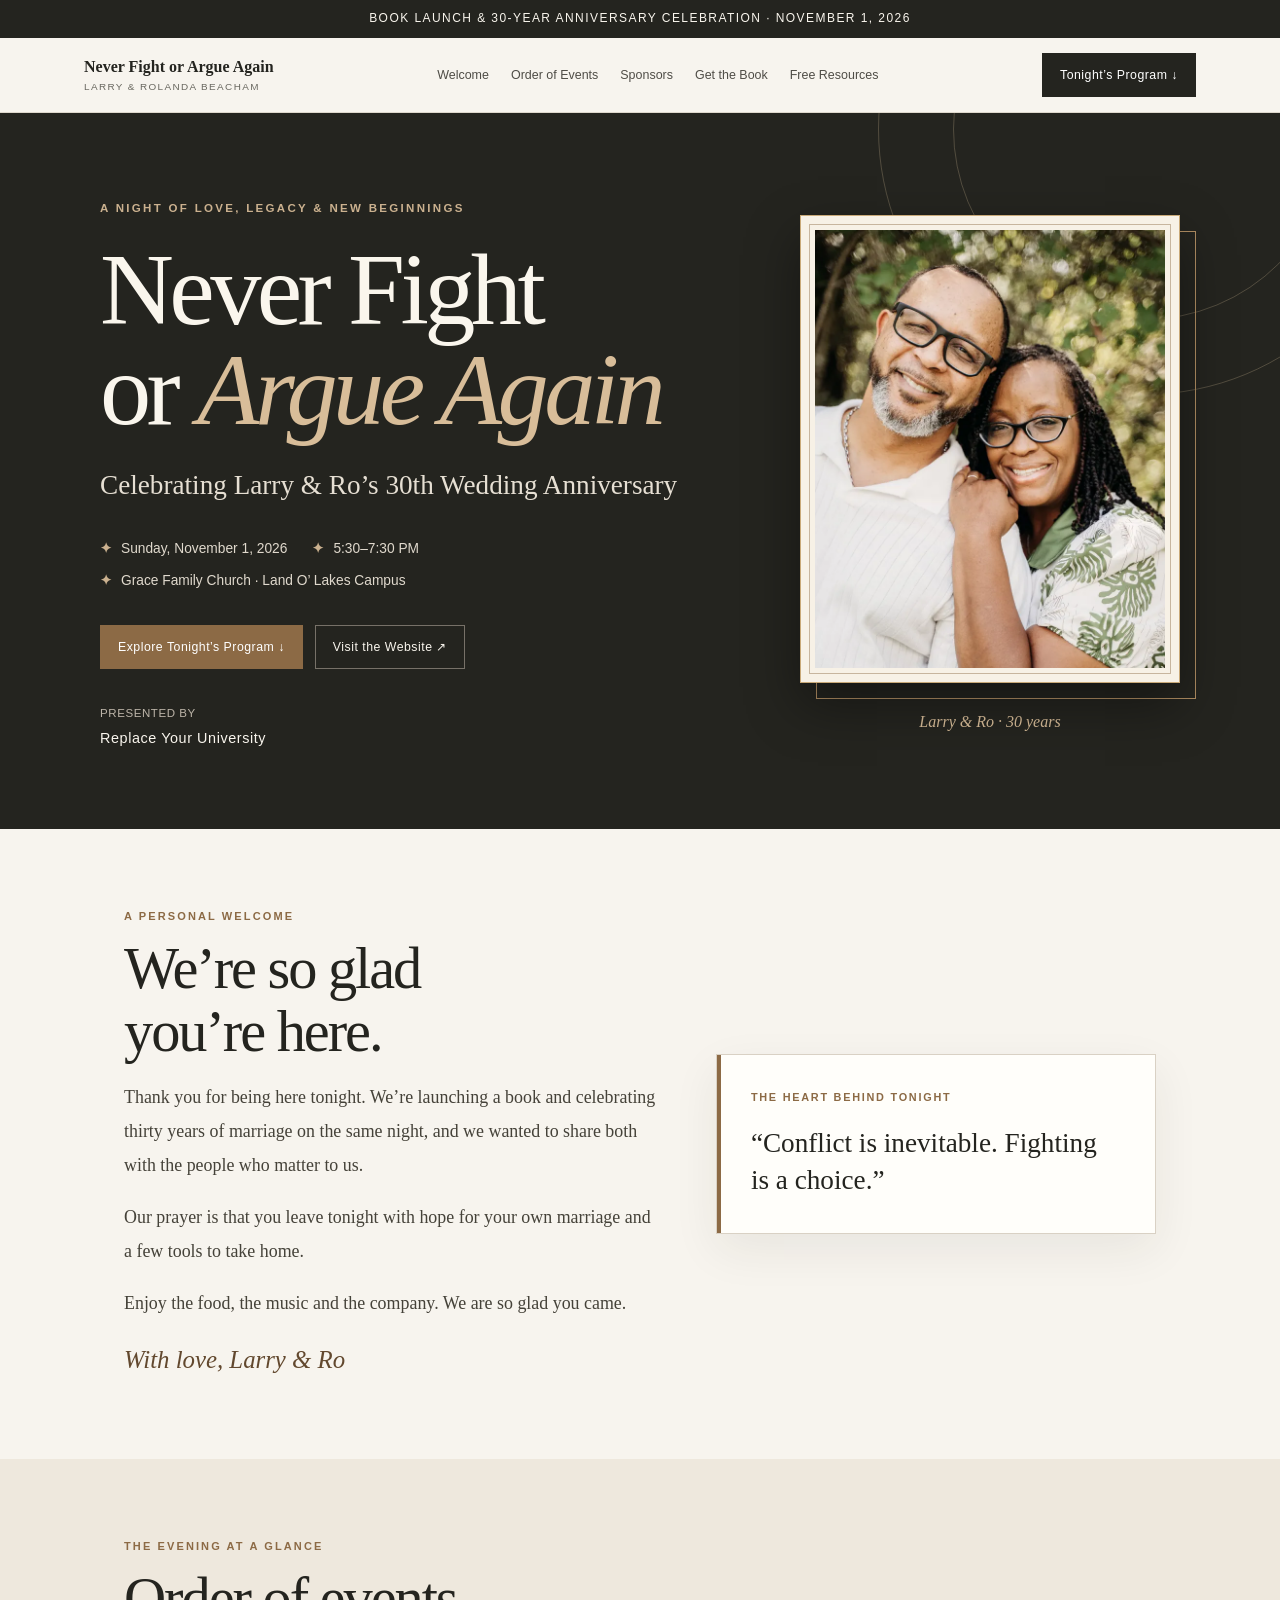
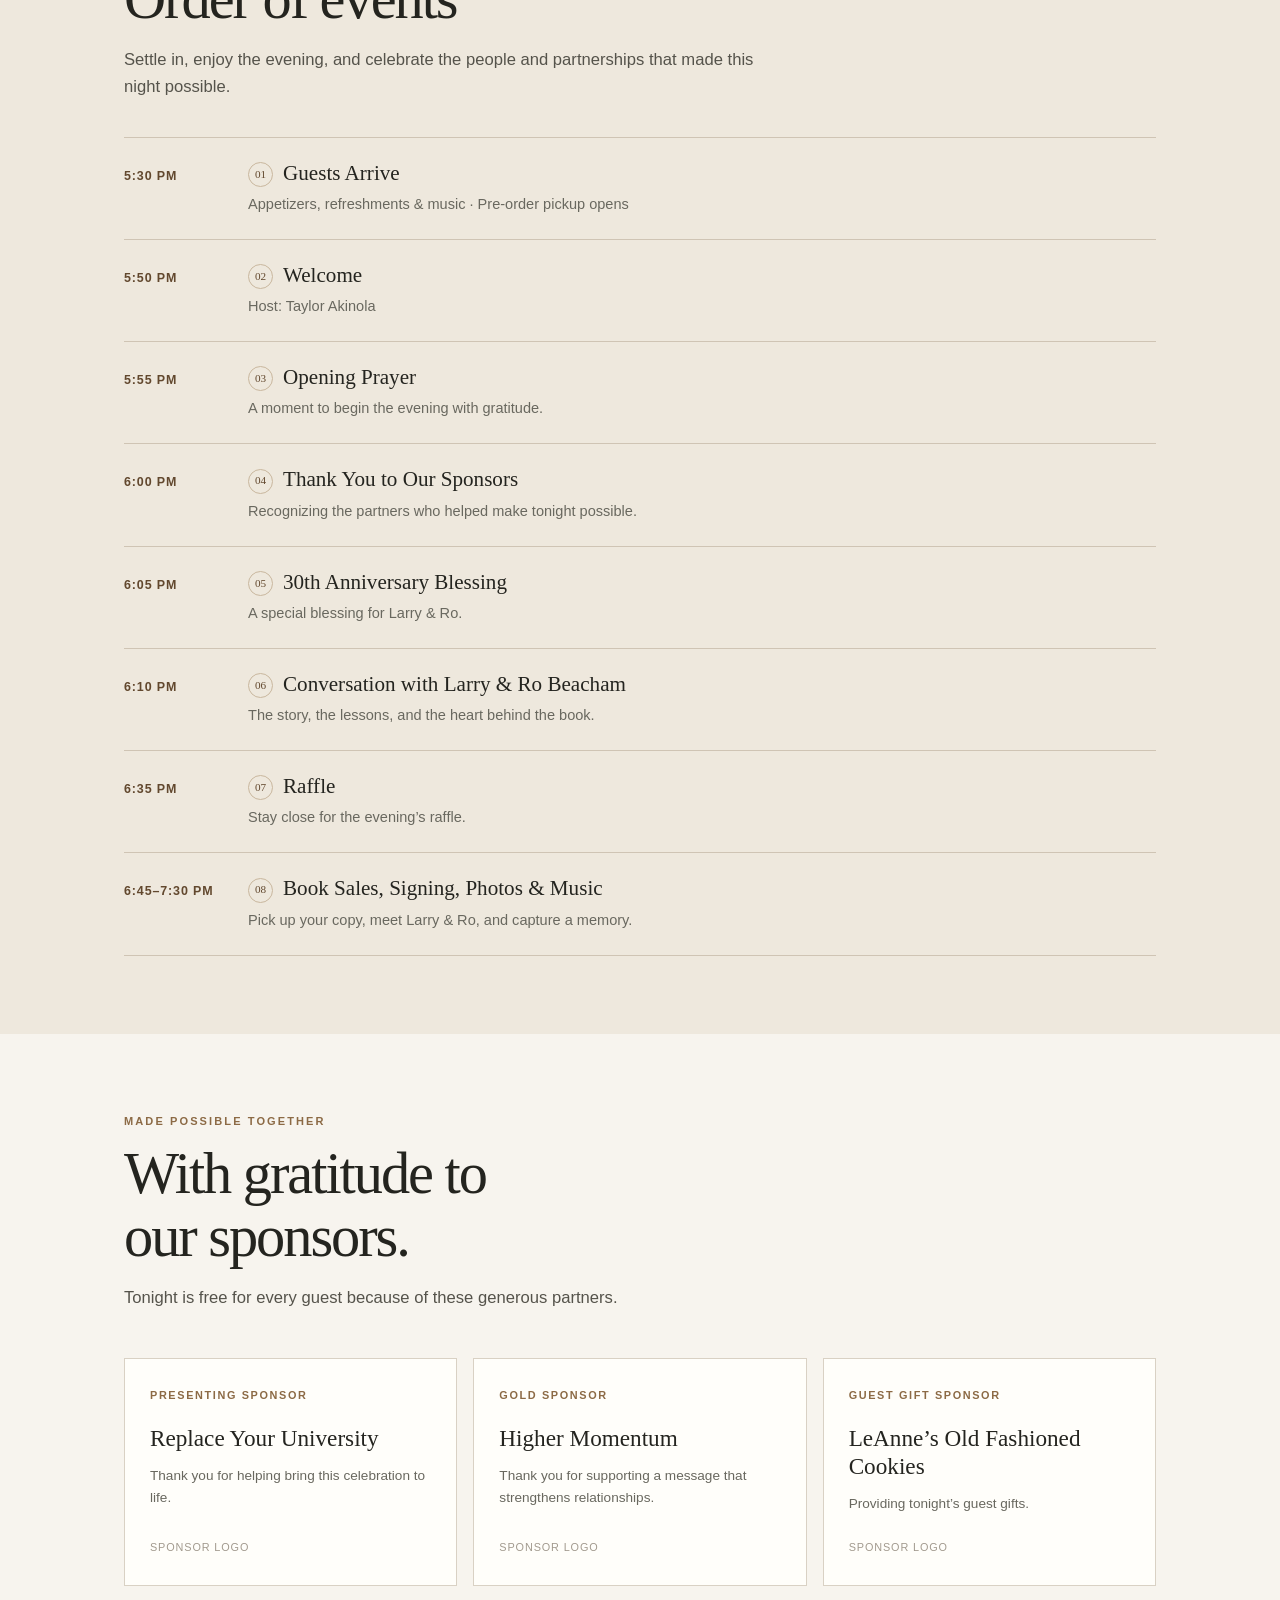
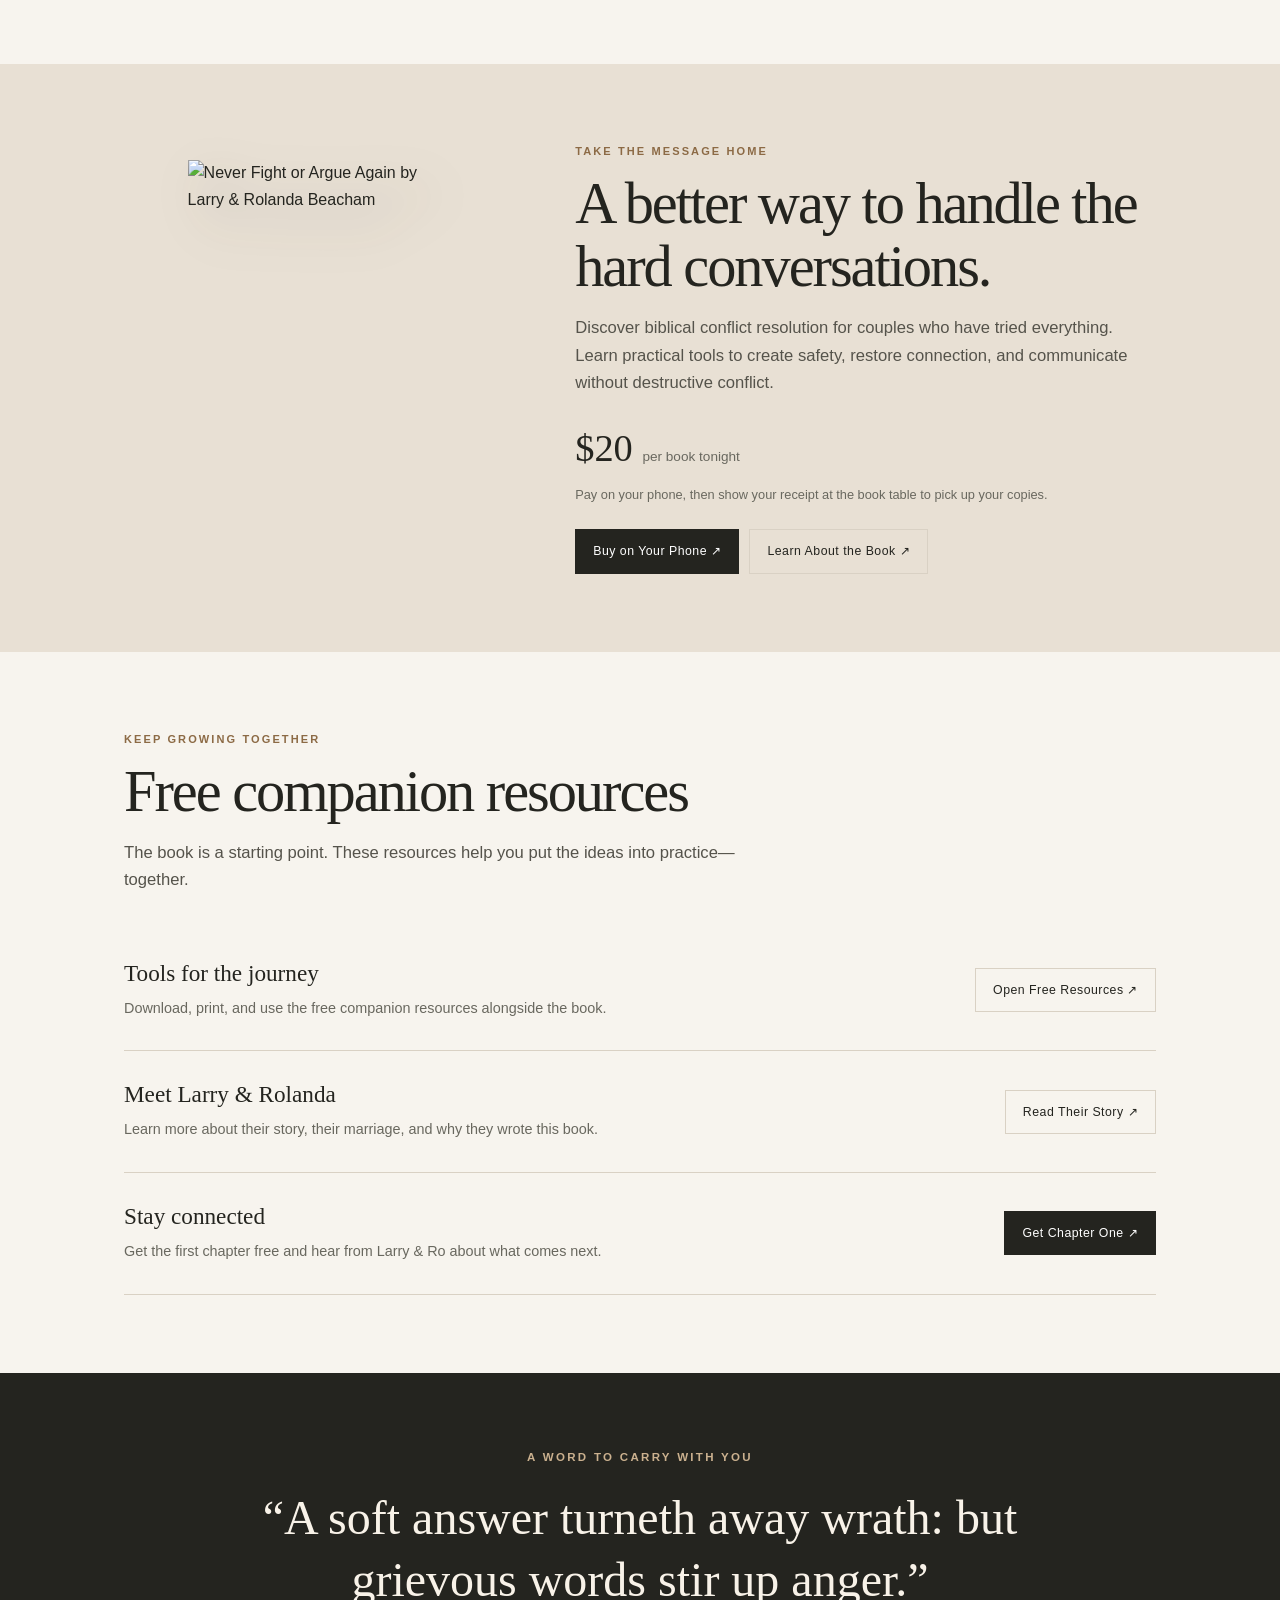
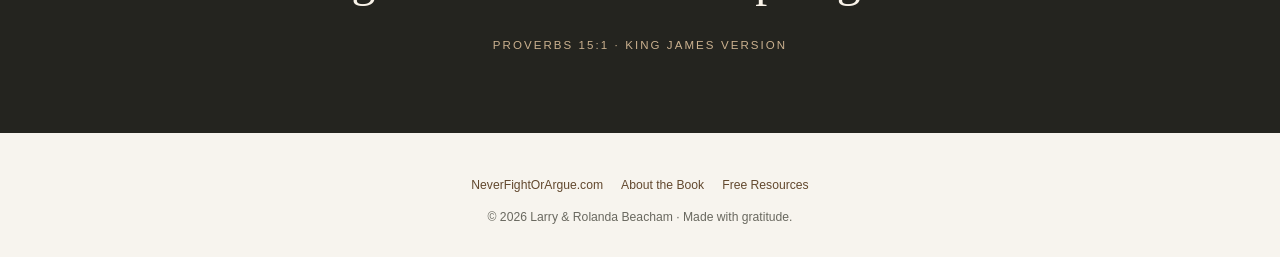
==== program-preview/index.html @ c34799f8 "Program preview: framed hero photo + mobile polish" ====
<!DOCTYPE html>
<html lang="en">
<head>
<meta charset="utf-8">
<meta name="viewport" content="width=device-width, initial-scale=1">
<meta name="theme-color" content="#f7f4ee">
<title>Launch Night Program | Never Fight or Argue Again</title>
<meta name="description" content="The digital program for the Never Fight or Argue Again book launch and Larry & Ro's 30th wedding anniversary celebration.">
<style>
  :root{
    --paper:#f7f4ee;
    --paper-deep:#eee8dd;
    --ink:#24241f;
    --muted:#69685f;
    --line:#d9d1c4;
    --accent:#8c6a45;
    --accent-dark:#62482e;
    --white:#fffefa;
    --serif: Georgia, "Times New Roman", serif;
    --sans: "Avenir Next", Avenir, "Segoe UI", Arial, sans-serif;
    --shadow:0 16px 44px rgba(48,39,27,.07);
  }
  *{box-sizing:border-box}
  html{scroll-behavior:smooth;scroll-padding-top:90px}
  body{margin:0;background:var(--paper);color:var(--ink);font-family:var(--sans);line-height:1.65;-webkit-font-smoothing:antialiased}
  a{color:inherit}
  .announcement{background:var(--ink);color:#f9f5ed;text-align:center;padding:9px 18px;font-size:.75rem;letter-spacing:.12em;text-transform:uppercase}
  .site-header{position:sticky;top:0;z-index:10;background:rgba(247,244,238,.94);backdrop-filter:blur(12px);border-bottom:1px solid rgba(217,209,196,.8)}
  .nav{max-width:1160px;margin:auto;padding:15px 24px;display:flex;align-items:center;justify-content:space-between;gap:22px}
  .brand{font-family:var(--serif);font-size:1rem;line-height:1.15;text-decoration:none;font-weight:700;max-width:210px}
  .brand span{display:block;font-family:var(--sans);font-size:.62rem;font-weight:500;letter-spacing:.14em;text-transform:uppercase;color:var(--muted);margin-top:5px}
  .nav-links{display:flex;gap:22px;align-items:center}
  .nav-links a{font-size:.78rem;text-decoration:none;color:#4f4d46}
  .nav-links a:hover{color:var(--accent-dark)}
  .nav-cta,.button{display:inline-flex;justify-content:center;align-items:center;gap:8px;text-decoration:none;border:1px solid var(--ink);padding:11px 17px;font-size:.77rem;letter-spacing:.04em;transition:.2s}
  .nav-cta,.button-dark{background:var(--ink);color:white}
  .nav-cta:hover,.button-dark:hover{background:var(--accent-dark);border-color:var(--accent-dark)}
  .button-light{background:transparent;color:var(--ink);border-color:var(--line)}
  .button-light:hover{border-color:var(--accent)}
  .hero{position:relative;overflow:hidden;background:var(--ink);color:#faf6ed;padding:86px 24px 78px}
  .hero:before,.hero:after{content:"";position:absolute;border:1px solid rgba(220,195,157,.25);border-radius:50%;pointer-events:none}
  .hero:before{width:530px;height:530px;right:-130px;top:-250px}
  .hero:after{width:380px;height:380px;right:-55px;top:-175px}
  .hero-inner{max-width:1080px;margin:auto;position:relative;z-index:1}
  .hero-grid{display:grid;grid-template-columns:minmax(0,1.25fr) minmax(0,.75fr);gap:56px;align-items:center}
  .hero-copy{min-width:0}
  .hero-photo{margin:0;justify-self:end;width:100%;max-width:380px;position:relative}
  .hero-mat{position:relative}
  .hero-mat:before{content:"";position:absolute;inset:0;transform:translate(16px,16px);border:1px solid #b08d62;pointer-events:none}
  .hero-frame{position:relative;background:#f7f1e6;padding:14px;border:1px solid #c9a978;box-shadow:0 22px 50px rgba(0,0,0,.38)}
  .hero-frame:after{content:"";position:absolute;inset:8px;border:1px solid rgba(140,106,69,.45);pointer-events:none}
  .hero-frame img{display:block;width:100%;height:auto;aspect-ratio:4/5;object-fit:cover;object-position:50% 20%}
  .hero-photo figcaption{margin-top:26px;text-align:center;font-family:var(--serif);font-style:italic;color:#d8bd99;font-size:1rem}
  .eyebrow{font-size:.72rem;letter-spacing:.2em;text-transform:uppercase;color:#cbb18f;font-weight:600}
  h1,h2,h3,p{margin-top:0}
  h1{font-family:var(--serif);font-weight:400;letter-spacing:-.045em;line-height:.98;font-size:clamp(3.2rem,8vw,6.7rem);max-width:850px;margin:22px 0}
  h1 em{font-weight:400;color:#d8bd99}
  .hero-subtitle{font-family:var(--serif);font-size:clamp(1.15rem,2.4vw,1.7rem);color:#e6dfd3;margin-bottom:28px}
  .hero-meta{display:flex;flex-wrap:wrap;gap:10px 25px;color:#e0d9cd;font-size:.86rem;margin:30px 0 32px}
  .hero-meta span{display:flex;align-items:center;gap:9px}
  .hero-meta .dot{color:#cbb18f}
  .hero-actions{display:flex;gap:12px;flex-wrap:wrap}
  .hero .button-dark{background:var(--accent);border-color:var(--accent)}
  .hero .button-dark:hover{background:var(--accent-dark);border-color:var(--accent-dark)}
  .hero .button-light{border-color:#777168;color:#f9f5ed}
  .hero .button-light:hover{border-color:#d8bd99}
  .presented{font-size:.72rem;color:#bdb5a9;margin-top:35px;letter-spacing:.05em}
  .presented strong{display:block;color:#f9f5ed;font-size:.9rem;font-weight:500;margin-top:4px}
  .container{max-width:1080px;margin:0 auto;padding:0 24px}
  section{padding:78px 0}
  .section-head{max-width:650px;margin-bottom:36px}
  .kicker{font-size:.69rem;letter-spacing:.19em;text-transform:uppercase;color:var(--accent);font-weight:700;margin-bottom:12px}
  h2{font-family:var(--serif);font-weight:400;letter-spacing:-.035em;font-size:clamp(2.25rem,5vw,3.65rem);line-height:1.08;margin-bottom:16px}
  h3{font-family:var(--serif);font-weight:400;font-size:1.45rem;line-height:1.2;margin-bottom:9px}
  .lead{font-size:1.04rem;color:#55534b;max-width:660px}
  .welcome-grid{display:grid;grid-template-columns:1.1fr .9fr;gap:54px;align-items:center}
  .welcome-copy{font-family:var(--serif);font-size:1.12rem;line-height:1.9;color:#454239}
  .welcome-copy p:last-child{margin-bottom:0}
  .signature{font-family:var(--serif);font-style:italic;font-size:1.55rem;color:var(--accent-dark);margin-top:20px}
  .welcome-note{background:var(--white);border:1px solid var(--line);padding:34px;box-shadow:var(--shadow);position:relative}
  .welcome-note:before{content:"";position:absolute;top:0;left:0;width:4px;height:100%;background:var(--accent)}
  .note-label{font-size:.68rem;letter-spacing:.16em;text-transform:uppercase;color:var(--accent);font-weight:700}
  .welcome-note blockquote{font-family:var(--serif);font-size:1.7rem;line-height:1.35;margin:18px 0 0}
  .schedule{background:var(--paper-deep)}
  .timeline{border-top:1px solid #cfc4b4}
  .event{display:grid;grid-template-columns:100px 1fr;gap:24px;padding:23px 0;border-bottom:1px solid #cfc4b4}
  .event-time{font-size:.78rem;letter-spacing:.07em;font-weight:700;color:var(--accent-dark);padding-top:5px}
  .event h3{font-size:1.32rem;margin-bottom:5px}
  .event p{color:var(--muted);font-size:.91rem;margin:0}
  .event-number{display:inline-flex;align-items:center;justify-content:center;width:25px;height:25px;border:1px solid #c9b79e;border-radius:50%;font-size:.7rem;margin-right:10px;color:var(--accent-dark);vertical-align:2px}
  .sponsors-intro{display:flex;align-items:end;justify-content:space-between;gap:24px;margin-bottom:30px}
  .sponsor-grid{display:grid;grid-template-columns:repeat(3,1fr);gap:16px}
  .sponsor-card{background:var(--white);border:1px solid var(--line);padding:28px 25px;min-height:195px;display:flex;flex-direction:column}
  .sponsor-type{font-size:.68rem;text-transform:uppercase;letter-spacing:.15em;color:var(--accent);font-weight:700;margin-bottom:20px}
  .sponsor-card h3{font-size:1.45rem;margin-bottom:12px}
  .sponsor-card p{font-size:.85rem;color:var(--muted);margin-bottom:0}
  .logo-placeholder{margin-top:auto;padding-top:24px;font-size:.68rem;letter-spacing:.08em;color:#a29a8e;text-transform:uppercase}
  .book-section{background:#e8e0d4}
  .book-grid{display:grid;grid-template-columns:.8fr 1.2fr;gap:64px;align-items:center}
  .book-art{min-height:400px;display:flex;align-items:center;justify-content:center;position:relative}
  .book-cover{width:235px;min-height:330px;background:#292a24;color:#f7f1e6;padding:30px 24px;box-shadow:18px 18px 0 rgba(99,74,46,.18);display:flex;flex-direction:column;justify-content:space-between;transform:rotate(-3deg);border:1px solid #a38c6b;text-align:center}
  .book-cover .cover-small{font-size:.56rem;letter-spacing:.18em;text-transform:uppercase;color:#d7c5a7}
  .book-cover .cover-title{font-family:var(--serif);font-size:2.1rem;line-height:.98;letter-spacing:-.04em}
  .book-cover .cover-title em{color:#d7b88d;font-style:normal}
  .cover-rule{height:1px;background:#a58b66;width:48px;margin:18px auto}
  .book-cover .cover-authors{font-size:.65rem;letter-spacing:.12em;text-transform:uppercase}
  .book-real{width:260px;max-width:70%;height:auto;filter:drop-shadow(18px 22px 24px rgba(48,39,27,.28))}
  .price{font-family:var(--serif);font-size:2.4rem;margin:20px 0 4px}
  .small-note{font-size:.8rem;color:var(--muted)}
  .button-row{display:flex;flex-wrap:wrap;gap:10px;margin-top:24px}
  .resource-strip{display:flex;align-items:center;justify-content:space-between;gap:30px;padding:30px 0;border-bottom:1px solid var(--line)}
  .resource-strip:first-of-type{border-top:1px solid var(--line)}
  .resource-strip p{margin:0;color:var(--muted);font-size:.9rem}
  .resource-strip .button{white-space:nowrap;flex-shrink:0}
  .about-grid{display:grid;grid-template-columns:1fr 1fr;gap:22px}
  .about-card{padding:32px;background:var(--white);border:1px solid var(--line)}
  .about-card p{color:var(--muted);margin-bottom:0}
  .scripture{background:var(--ink);color:#f8f2e8;text-align:center;padding:75px 24px}
  .scripture blockquote{font-family:var(--serif);font-size:clamp(1.8rem,4vw,3rem);line-height:1.3;max-width:850px;margin:20px auto}
  .scripture cite{font-style:normal;color:#cbb18f;font-size:.72rem;letter-spacing:.18em;text-transform:uppercase}
  .footer{padding:30px 24px;text-align:center;color:var(--muted);font-size:.76rem}
  .footer a{color:var(--accent-dark);text-decoration:none}
  .footer-links{display:flex;justify-content:center;flex-wrap:wrap;gap:18px;margin:12px 0}
  @media(max-width:760px){
    .nav{padding:13px 18px}.nav-links{display:none}.brand{font-size:.92rem}
    .hero{padding:66px 0 60px}.hero:before{right:-310px}.hero:after{right:-260px}
    .container{padding:0 20px}section{padding:58px 0}
    .welcome-grid,.book-grid,.about-grid{grid-template-columns:1fr;gap:30px}
    .welcome-note{padding:27px}.welcome-note blockquote{font-size:1.45rem}
    .event{grid-template-columns:72px 1fr;gap:14px;padding:19px 0}
    .sponsors-intro{display:block}.sponsor-grid{grid-template-columns:1fr}
    .sponsor-card{min-height:0}.book-grid{gap:20px}.book-art{min-height:360px}
    .resource-strip{align-items:flex-start;flex-direction:column;gap:15px}
    .hero{padding:44px 0 56px}.hero-inner{padding:0 20px}
    .hero-grid{grid-template-columns:1fr;gap:34px}
    .hero-photo{order:-1;justify-self:center;max-width:min(250px,64vw)}
    .hero-mat:before{transform:translate(10px,10px)}
    .hero-frame{padding:10px}.hero-frame:after{inset:5px}
    .hero-frame img{max-height:52vh}
    .hero-photo figcaption{margin-top:18px;font-size:.95rem}
    h1{font-size:clamp(2.7rem,13vw,3.6rem)}
    .hero-meta{flex-direction:column;gap:8px;font-size:.9rem}
    .hero-actions{flex-direction:column}.hero-actions .button{width:100%}
    .button,.nav-cta{min-height:44px}
    .nav-cta{padding:10px 13px;font-size:.72rem;white-space:nowrap}
    .footer-links a{display:inline-flex;align-items:center;min-height:44px}
    .event h3{font-size:1.2rem}
    .brand{min-height:44px;display:flex;flex-direction:column;justify-content:center}.brand span{font-size:.66rem}
    .eyebrow,.presented,.kicker,.note-label,.sponsor-type,.logo-placeholder,.nav-cta{font-size:.76rem}
    .event-number{font-size:.76rem}
  }
  @media(prefers-reduced-motion:reduce){html{scroll-behavior:auto}*{transition:none!important}}
</style>
</head>
<body>
<div class="announcement">Book Launch &amp; 30-Year Anniversary Celebration · November 1, 2026</div>
<header class="site-header">
  <nav class="nav" aria-label="Main navigation">
    <a class="brand" href="https://neverfightorargue.com/">Never Fight or Argue Again<span>Larry &amp; Rolanda Beacham</span></a>
    <div class="nav-links">
      <a href="#welcome">Welcome</a><a href="#schedule">Order of Events</a><a href="#sponsors">Sponsors</a><a href="#book">Get the Book</a><a href="#resources">Free Resources</a>
    </div>
    <a class="nav-cta" href="#schedule">Tonight’s Program ↓</a>
  </nav>
</header>

<main>
  <section class="hero">
    <div class="hero-inner hero-grid">
      <div class="hero-copy">
      <div class="eyebrow">A night of love, legacy &amp; new beginnings</div>
      <h1>Never Fight<br>or <em>Argue Again</em></h1>
      <p class="hero-subtitle">Celebrating Larry &amp; Ro’s 30th Wedding Anniversary</p>
      <div class="hero-meta">
        <span><b class="dot">✦</b> Sunday, November 1, 2026</span>
        <span><b class="dot">✦</b> 5:30–7:30 PM</span>
        <span><b class="dot">✦</b> Grace Family Church · Land O’ Lakes Campus</span>
      </div>
      <div class="hero-actions">
        <a class="button button-dark" href="#schedule">Explore Tonight’s Program ↓</a>
        <a class="button button-light" href="https://neverfightorargue.com/">Visit the Website ↗</a>
      </div>
      <div class="presented">PRESENTED BY<strong>Replace Your University</strong></div>
      </div>
      <figure class="hero-photo">
        <div class="hero-mat"><div class="hero-frame"><picture><source srcset="../assets/program/larry-ro-hero.webp" type="image/webp"><img src="../assets/program/larry-ro-hero.jpg" alt="Larry and Ro Beacham" width="720" height="900" fetchpriority="high"></picture></div></div>
        <figcaption>Larry &amp; Ro · 30 years</figcaption>
      </figure>
    </div>
  </section>

  <section id="welcome">
    <div class="container welcome-grid">
      <div>
        <div class="kicker">A personal welcome</div>
        <h2>We’re so glad<br>you’re here.</h2>
        <div class="welcome-copy">
          <p>Thank you for being here tonight. We’re launching a book and celebrating thirty years of marriage on the same night, and we wanted to share both with the people who matter to us.</p>
          <p>Our prayer is that you leave tonight with hope for your own marriage and a few tools to take home.</p>
          <p>Enjoy the food, the music and the company. We are so glad you came.</p>
        </div>
        <div class="signature">With love, Larry &amp; Ro</div>
      </div>
      <aside class="welcome-note">
        <div class="note-label">The heart behind tonight</div>
        <blockquote>“Conflict is inevitable. Fighting is a choice.”</blockquote>
      </aside>
    </div>
  </section>

  <section class="schedule" id="schedule">
    <div class="container">
      <div class="section-head">
        <div class="kicker">The evening at a glance</div>
        <h2>Order of events</h2>
        <p class="lead">Settle in, enjoy the evening, and celebrate the people and partnerships that made this night possible.</p>
      </div>
      <div class="timeline">
        <article class="event"><div class="event-time">5:30 PM</div><div><h3><span class="event-number">01</span>Guests Arrive</h3><p>Appetizers, refreshments &amp; music · Pre-order pickup opens</p></div></article>
        <article class="event"><div class="event-time">5:50 PM</div><div><h3><span class="event-number">02</span>Welcome</h3><p>Host: Taylor Akinola</p></div></article>
        <article class="event"><div class="event-time">5:55 PM</div><div><h3><span class="event-number">03</span>Opening Prayer</h3><p>A moment to begin the evening with gratitude.</p></div></article>
        <article class="event"><div class="event-time">6:00 PM</div><div><h3><span class="event-number">04</span>Thank You to Our Sponsors</h3><p>Recognizing the partners who helped make tonight possible.</p></div></article>
        <article class="event"><div class="event-time">6:05 PM</div><div><h3><span class="event-number">05</span>30th Anniversary Blessing</h3><p>A special blessing for Larry &amp; Ro.</p></div></article>
        <article class="event"><div class="event-time">6:10 PM</div><div><h3><span class="event-number">06</span>Conversation with Larry &amp; Ro Beacham</h3><p>The story, the lessons, and the heart behind the book.</p></div></article>
        <article class="event"><div class="event-time">6:35 PM</div><div><h3><span class="event-number">07</span>Raffle</h3><p>Stay close for the evening’s raffle.</p></div></article>
        <article class="event"><div class="event-time">6:45–7:30 PM</div><div><h3><span class="event-number">08</span>Book Sales, Signing, Photos &amp; Music</h3><p>Pick up your copy, meet Larry &amp; Ro, and capture a memory.</p></div></article>
      </div>
    </div>
  </section>

  <section id="sponsors">
    <div class="container">
      <div class="sponsors-intro">
        <div class="section-head" style="margin-bottom:0">
          <div class="kicker">Made possible together</div>
          <h2>With gratitude to<br>our sponsors.</h2>
          <p class="lead">Tonight is free for every guest because of these generous partners.</p>
        </div>
      </div>
      <div class="sponsor-grid">
        <article class="sponsor-card">
          <div class="sponsor-type">Presenting Sponsor</div>
          <h3>Replace Your University</h3>
          <p>Thank you for helping bring this celebration to life.</p>
          <div class="logo-placeholder">Sponsor logo</div>
        </article>
        <article class="sponsor-card">
          <div class="sponsor-type">Gold Sponsor</div>
          <h3>Higher Momentum</h3>
          <p>Thank you for supporting a message that strengthens relationships.</p>
          <div class="logo-placeholder">Sponsor logo</div>
        </article>
        <article class="sponsor-card">
          <div class="sponsor-type">Guest Gift Sponsor</div>
          <h3>LeAnne’s Old Fashioned Cookies</h3>
          <p>Providing tonight’s guest gifts.</p>
          <div class="logo-placeholder">Sponsor logo</div>
        </article>
      </div>
    </div>
  </section>

  <section class="book-section" id="book">
    <div class="container book-grid">
      <div class="book-art">
        <img class="book-real" src="https://neverfightorargue.com/assets/book-3d.png" alt="Never Fight or Argue Again by Larry &amp; Rolanda Beacham" width="900" height="1367">
      </div>
      <div>
        <div class="kicker">Take the message home</div>
        <h2>A better way to handle the hard conversations.</h2>
        <p class="lead">Discover biblical conflict resolution for couples who have tried everything. Learn practical tools to create safety, restore connection, and communicate without destructive conflict.</p>
        <div class="price">$20 <span style="font-family:var(--sans);font-size:.85rem;color:var(--muted)">per book tonight</span></div>
        <p class="small-note">Pay on your phone, then show your receipt at the book table to pick up your copies.</p>
        <div class="button-row">
          <a class="button button-dark" href="https://neverfightorargue.com/buy/">Buy on Your Phone ↗</a>
          <a class="button button-light" href="https://neverfightorargue.com/book/">Learn About the Book ↗</a>
        </div>
      </div>
    </div>
  </section>

  <section id="resources">
    <div class="container">
      <div class="section-head">
        <div class="kicker">Keep growing together</div>
        <h2>Free companion resources</h2>
        <p class="lead">The book is a starting point. These resources help you put the ideas into practice—together.</p>
      </div>
      <div class="resource-strip">
        <div><h3>Tools for the journey</h3><p>Download, print, and use the free companion resources alongside the book.</p></div>
        <a class="button button-light" href="https://neverfightorargue.com/downloads/">Open Free Resources ↗</a>
      </div>
      <div class="resource-strip">
        <div><h3>Meet Larry &amp; Rolanda</h3><p>Learn more about their story, their marriage, and why they wrote this book.</p></div>
        <a class="button button-light" href="https://neverfightorargue.com/about/">Read Their Story ↗</a>
      </div>
      <div class="resource-strip">
        <div><h3>Stay connected</h3><p>Get the first chapter free and hear from Larry &amp; Ro about what comes next.</p></div>
        <a class="button button-dark" href="https://neverfightorargue.com/free-chapter/">Get Chapter One ↗</a>
      </div>
    </div>
  </section>

  <section class="scripture">
    <div class="eyebrow">A word to carry with you</div>
    <blockquote>“A soft answer turneth away wrath: but grievous words stir up anger.”</blockquote>
    <cite>Proverbs 15:1 · King James Version</cite>
  </section>
</main>

<footer class="footer">
  <div class="footer-links">
    <a href="https://neverfightorargue.com/">NeverFightOrArgue.com</a>
    <a href="https://neverfightorargue.com/book/">About the Book</a>
    <a href="https://neverfightorargue.com/downloads/">Free Resources</a>
  </div>
  <div>© 2026 Larry &amp; Rolanda Beacham · Made with gratitude.</div>
</footer>
</body>
</html>
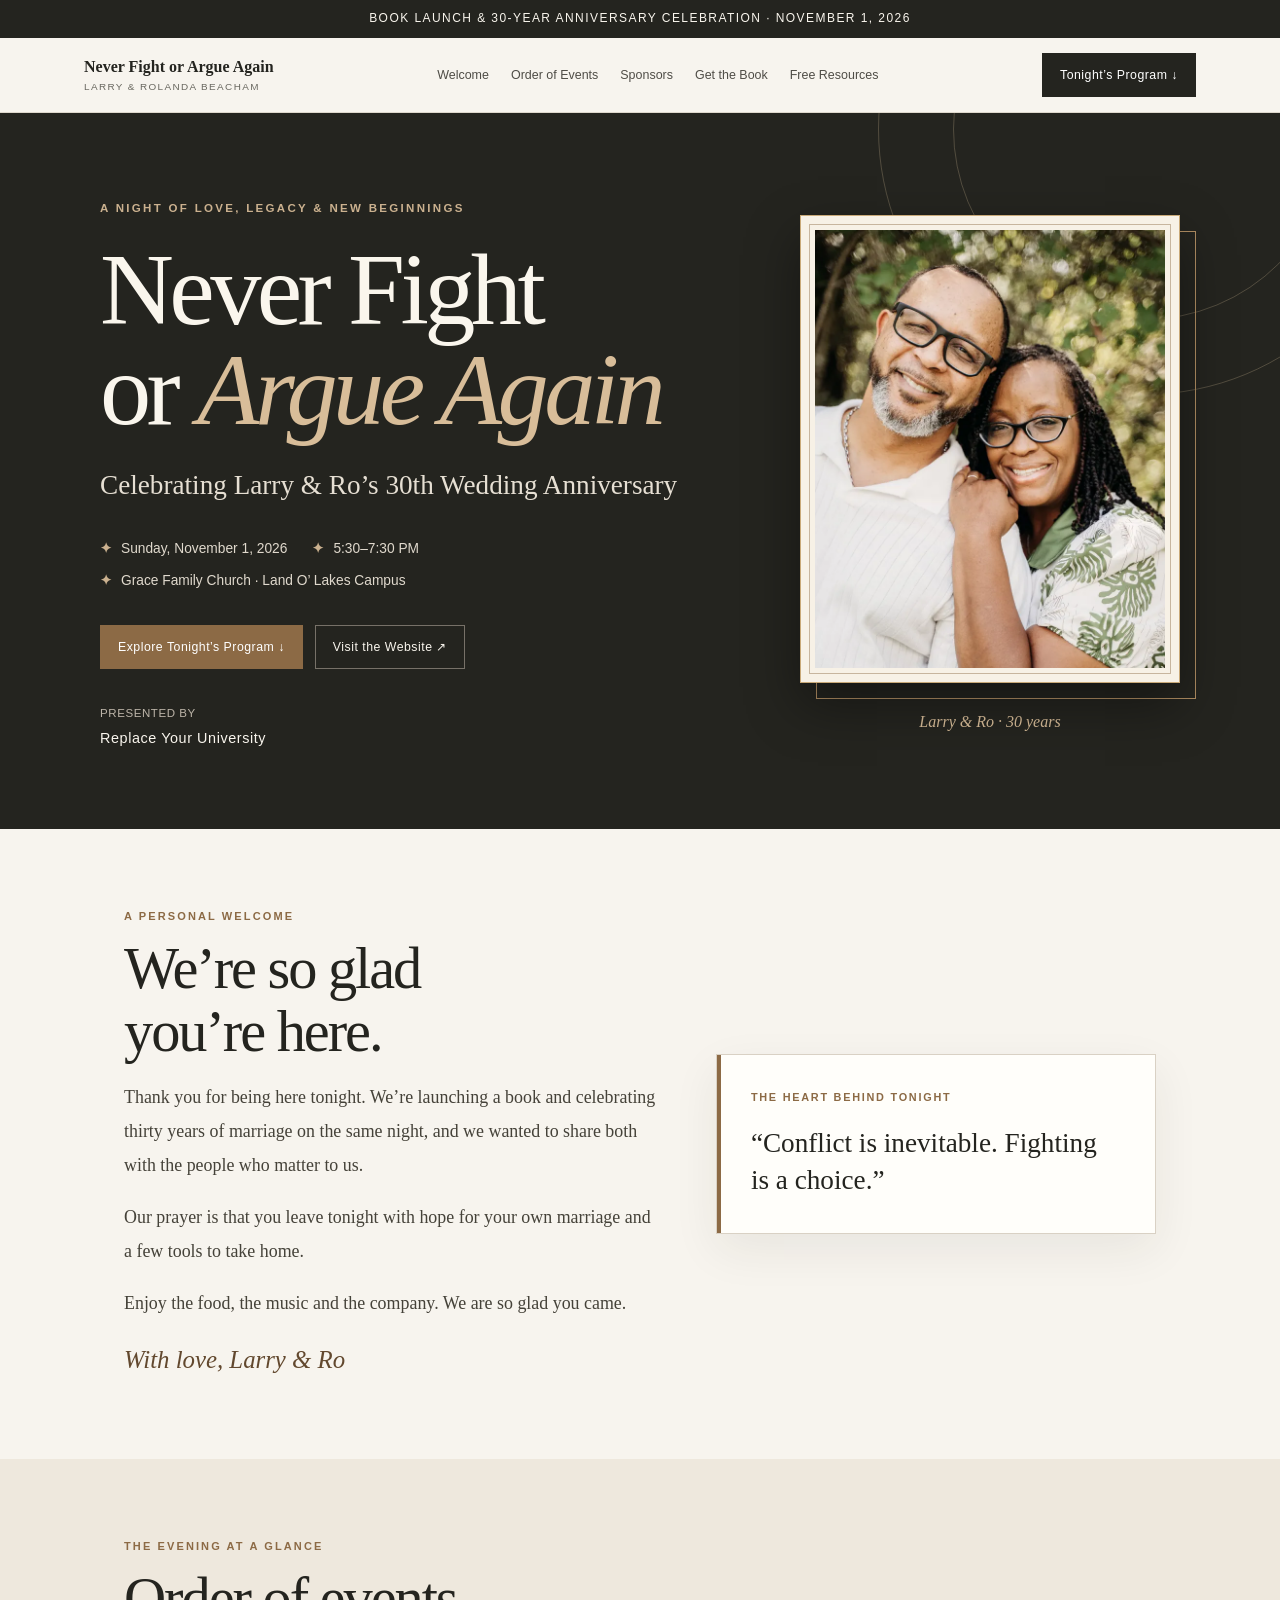
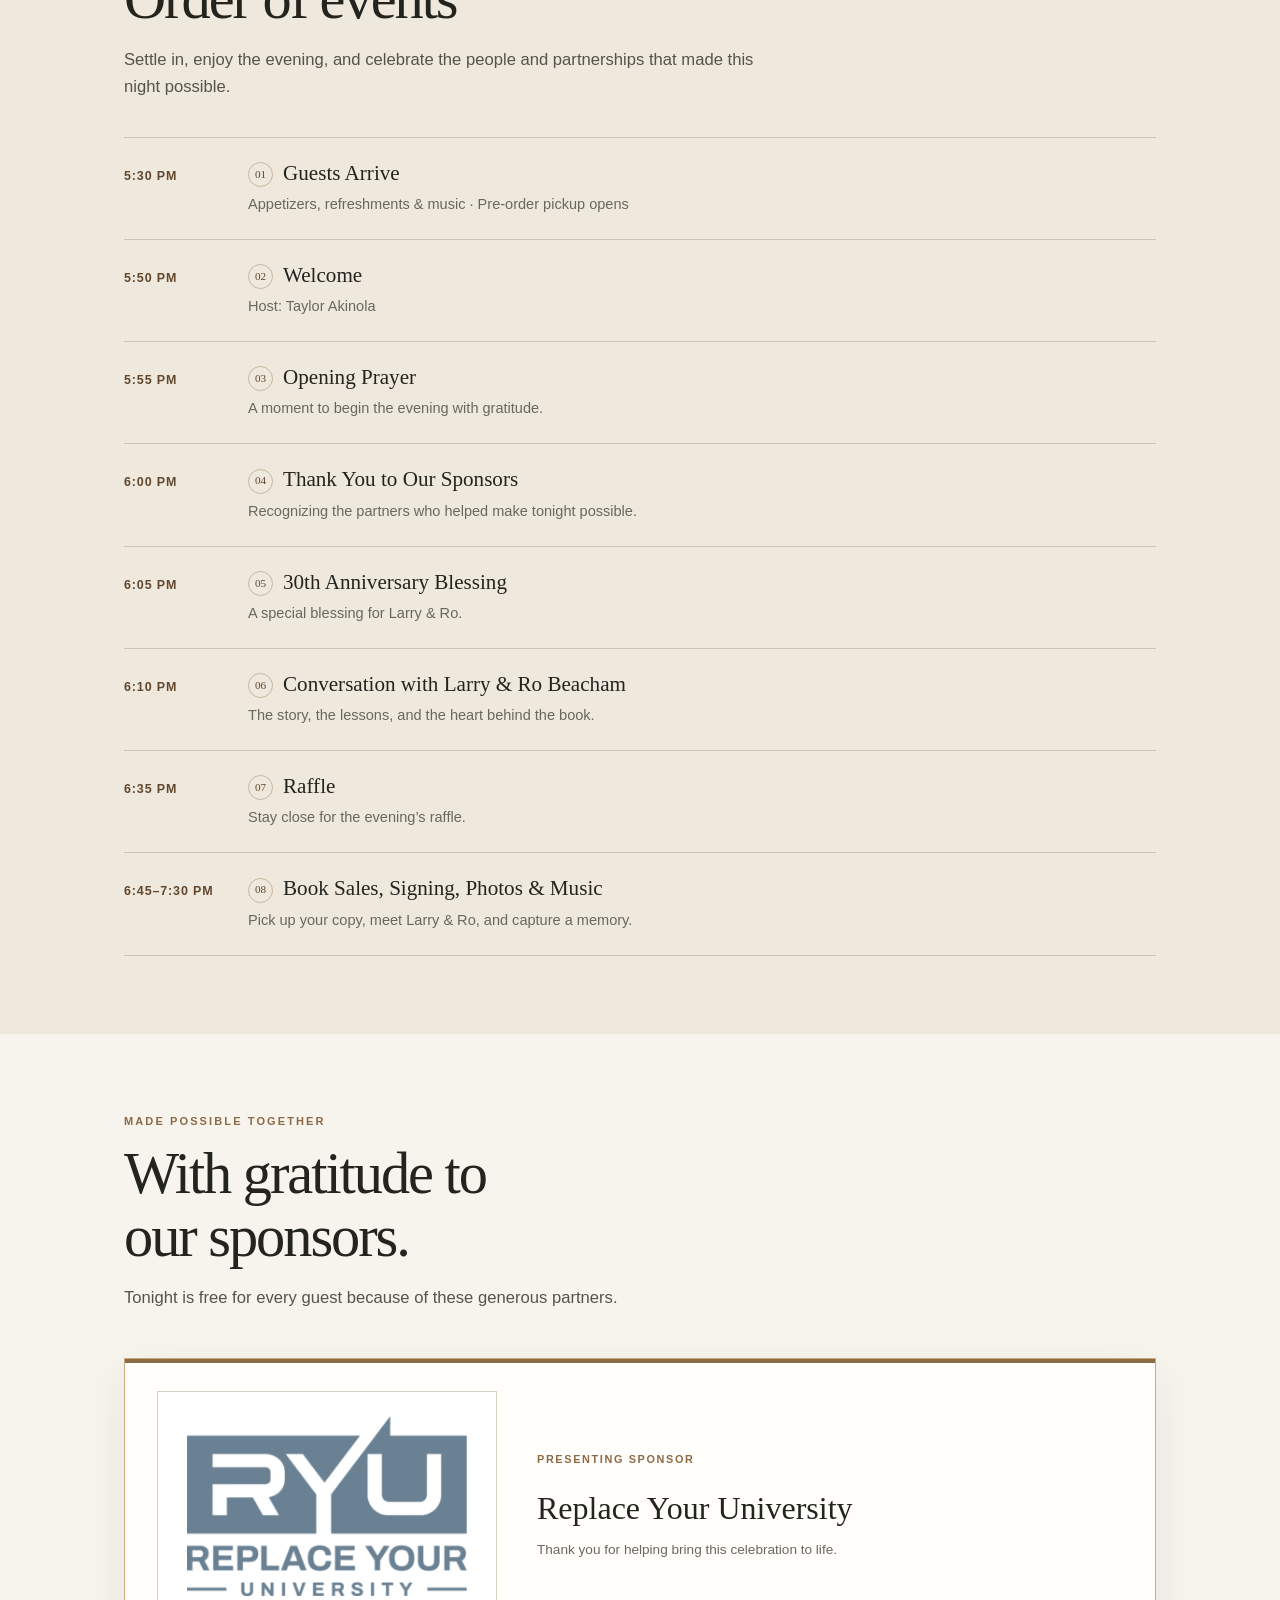
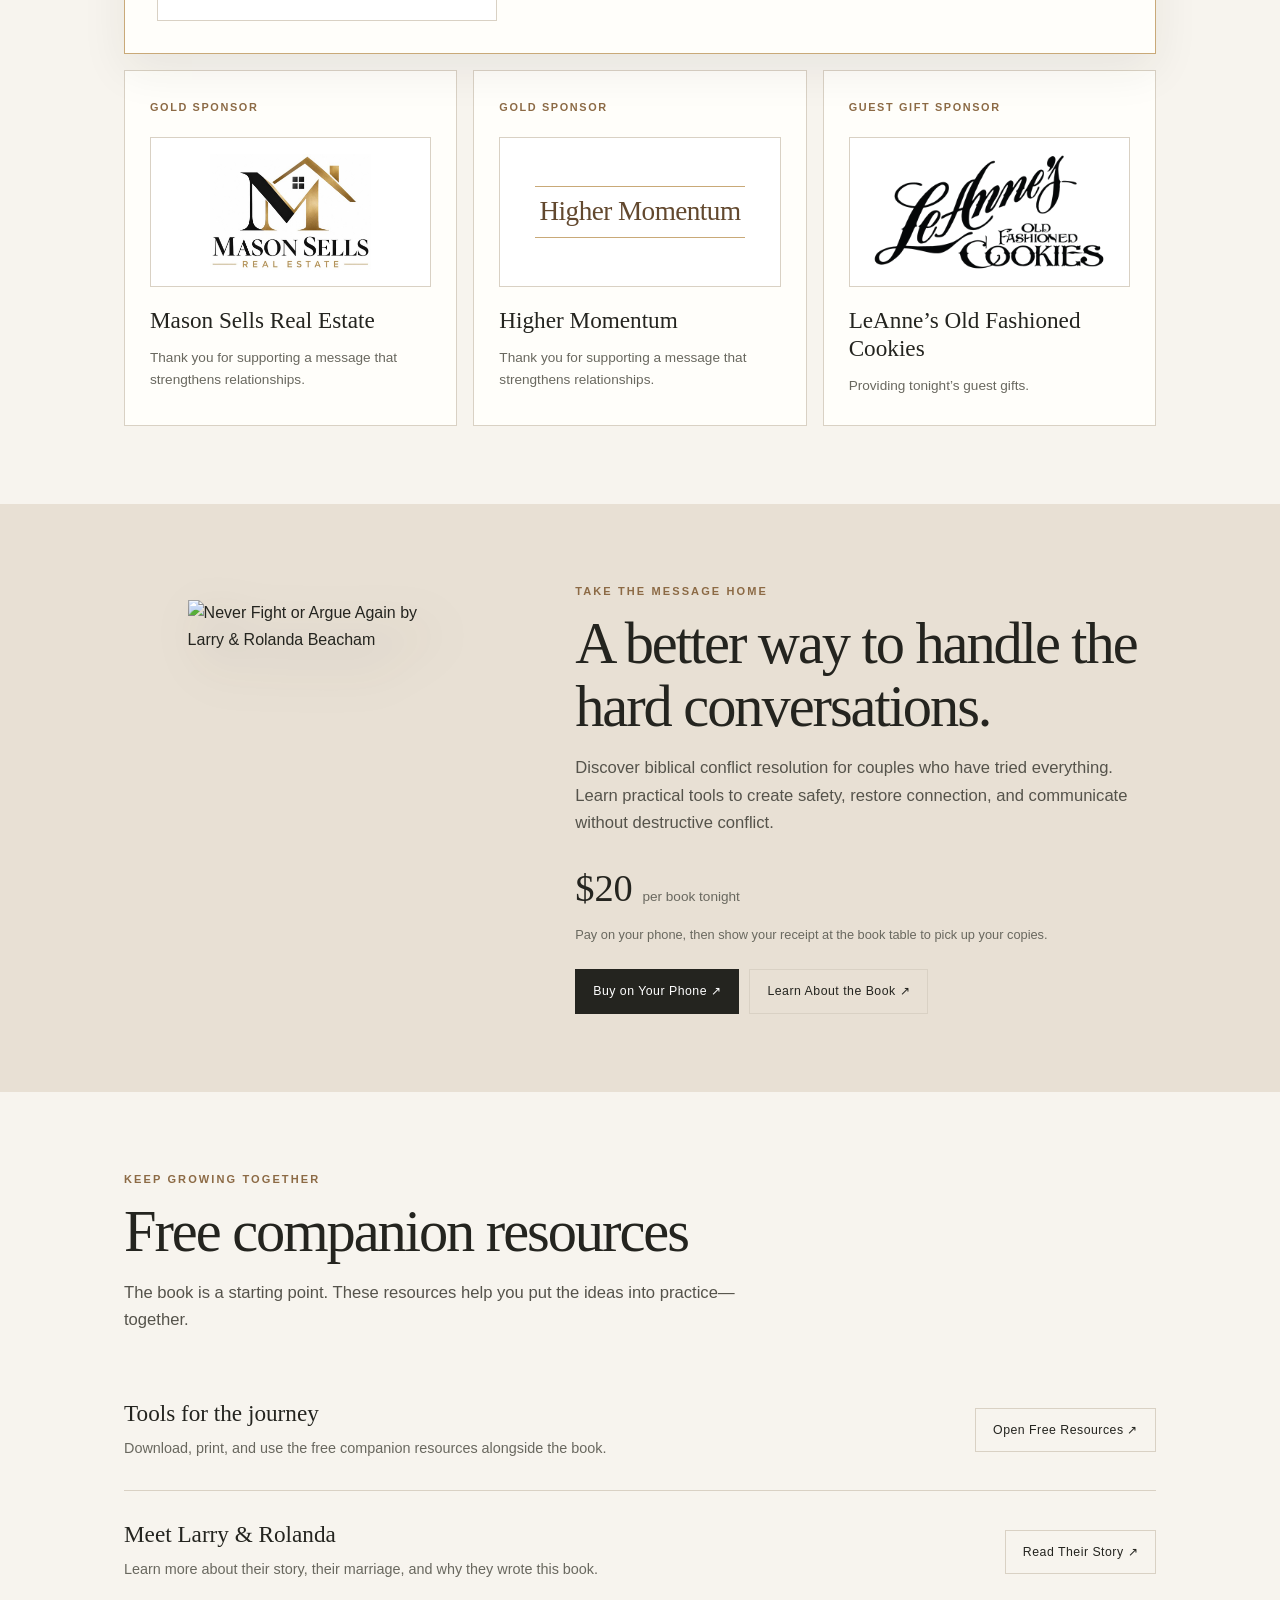
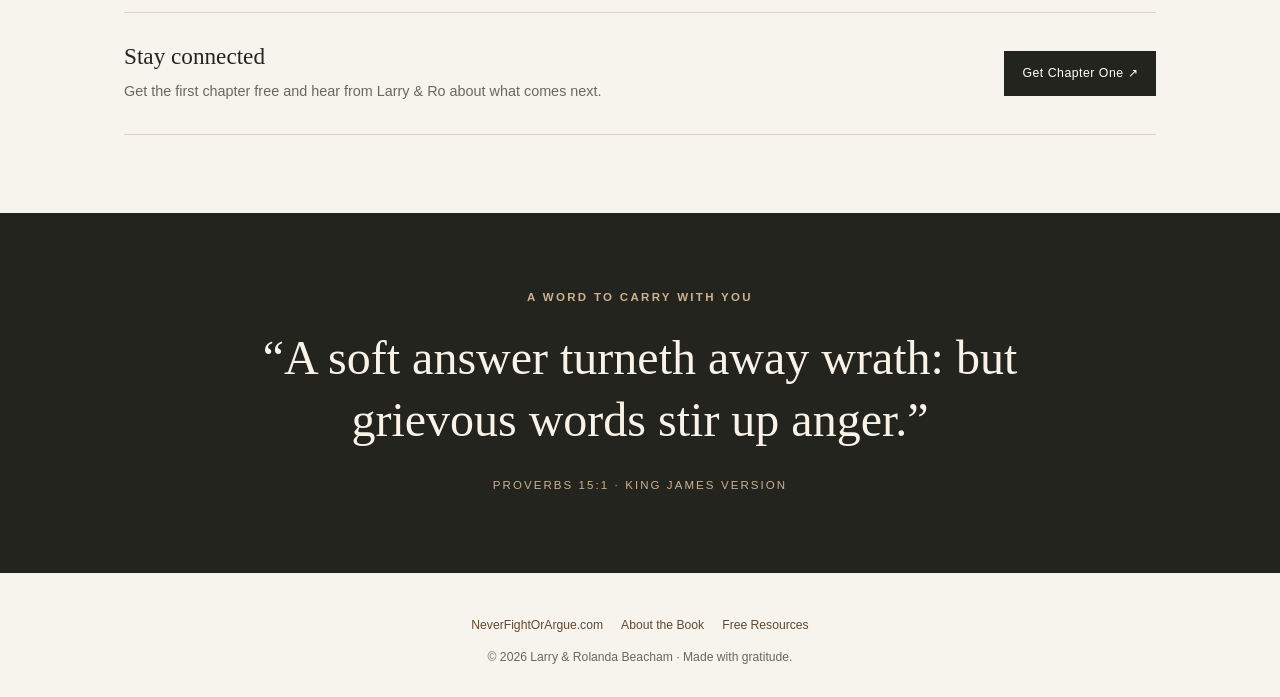
==== commit 95a51926: "Program preview: sponsor logos" ====
--- a/program-preview/index.html
+++ b/program-preview/index.html
@@ -94,6 +94,14 @@
   .sponsor-type{font-size:.68rem;text-transform:uppercase;letter-spacing:.15em;color:var(--accent);font-weight:700;margin-bottom:20px}
   .sponsor-card h3{font-size:1.45rem;margin-bottom:12px}
   .sponsor-card p{font-size:.85rem;color:var(--muted);margin-bottom:0}
+  .sponsor-logo{background:#fff;border:1px solid var(--line);height:150px;display:flex;align-items:center;justify-content:center;padding:16px 20px;margin-bottom:20px}
+  .sponsor-logo img{display:block;max-width:100%;max-height:100%;width:auto;height:auto;object-fit:contain}
+  .sponsor-logo-name span{font-family:var(--serif);font-size:1.7rem;letter-spacing:-.02em;color:var(--accent-dark);text-align:center;line-height:1.1;border-top:1px solid #c9a978;border-bottom:1px solid #c9a978;padding:10px 4px}
+  .sponsor-featured{grid-column:1/-1;flex-direction:row;align-items:center;gap:40px;padding:32px;border-color:#c9a978;box-shadow:var(--shadow);position:relative}
+  .sponsor-featured:before{content:"";position:absolute;top:0;left:0;width:100%;height:4px;background:var(--accent)}
+  .sponsor-featured .sponsor-logo-lg{flex:0 0 340px;height:230px;margin:0}
+  .sponsor-featured .sponsor-logo-lg img{max-width:280px}
+  .sponsor-featured h3{font-size:2rem}
   .logo-placeholder{margin-top:auto;padding-top:24px;font-size:.68rem;letter-spacing:.08em;color:#a29a8e;text-transform:uppercase}
   .book-section{background:#e8e0d4}
   .book-grid{display:grid;grid-template-columns:.8fr 1.2fr;gap:64px;align-items:center}
@@ -129,7 +137,7 @@
     .welcome-note{padding:27px}.welcome-note blockquote{font-size:1.45rem}
     .event{grid-template-columns:72px 1fr;gap:14px;padding:19px 0}
     .sponsors-intro{display:block}.sponsor-grid{grid-template-columns:1fr}
-    .sponsor-card{min-height:0}.book-grid{gap:20px}.book-art{min-height:360px}
+    .sponsor-card{min-height:0}.sponsor-featured{flex-direction:column;align-items:stretch;gap:22px;padding:24px 20px}.sponsor-featured .sponsor-logo-lg{flex:none;height:210px}.sponsor-featured .sponsor-logo-lg img{max-width:min(280px,100%)}.sponsor-featured h3{font-size:1.7rem}.sponsor-logo{height:130px}.book-grid{gap:20px}.book-art{min-height:360px}
     .resource-strip{align-items:flex-start;flex-direction:column;gap:15px}
     .hero{padding:44px 0 56px}.hero-inner{padding:0 20px}
     .hero-grid{grid-template-columns:1fr;gap:34px}
@@ -238,23 +246,31 @@
         </div>
       </div>
       <div class="sponsor-grid">
-        <article class="sponsor-card">
-          <div class="sponsor-type">Presenting Sponsor</div>
-          <h3>Replace Your University</h3>
-          <p>Thank you for helping bring this celebration to life.</p>
-          <div class="logo-placeholder">Sponsor logo</div>
+        <article class="sponsor-card sponsor-featured">
+          <div class="sponsor-logo sponsor-logo-lg"><img src="../assets/program/sponsors/replace-your-university.png" alt="Replace Your University" width="300" height="193" loading="lazy"></div>
+          <div class="sponsor-featured-copy">
+            <div class="sponsor-type">Presenting Sponsor</div>
+            <h3>Replace Your University</h3>
+            <p>Thank you for helping bring this celebration to life.</p>
+          </div>
         </article>
         <article class="sponsor-card">
           <div class="sponsor-type">Gold Sponsor</div>
+          <div class="sponsor-logo"><img src="../assets/program/sponsors/mason-sells-real-estate.jpg" alt="Mason Sells Real Estate" width="640" height="462" loading="lazy"></div>
+          <h3>Mason Sells Real Estate</h3>
+          <p>Thank you for supporting a message that strengthens relationships.</p>
+        </article>
+        <article class="sponsor-card">
+          <div class="sponsor-type">Gold Sponsor</div>
+          <div class="sponsor-logo sponsor-logo-name"><span>Higher Momentum</span></div>
           <h3>Higher Momentum</h3>
           <p>Thank you for supporting a message that strengthens relationships.</p>
-          <div class="logo-placeholder">Sponsor logo</div>
         </article>
         <article class="sponsor-card">
           <div class="sponsor-type">Guest Gift Sponsor</div>
+          <div class="sponsor-logo"><img src="../assets/program/sponsors/leannes-cookies.png" alt="LeAnne’s Old Fashioned Cookies" width="640" height="320" loading="lazy"></div>
           <h3>LeAnne’s Old Fashioned Cookies</h3>
           <p>Providing tonight’s guest gifts.</p>
-          <div class="logo-placeholder">Sponsor logo</div>
         </article>
       </div>
     </div>
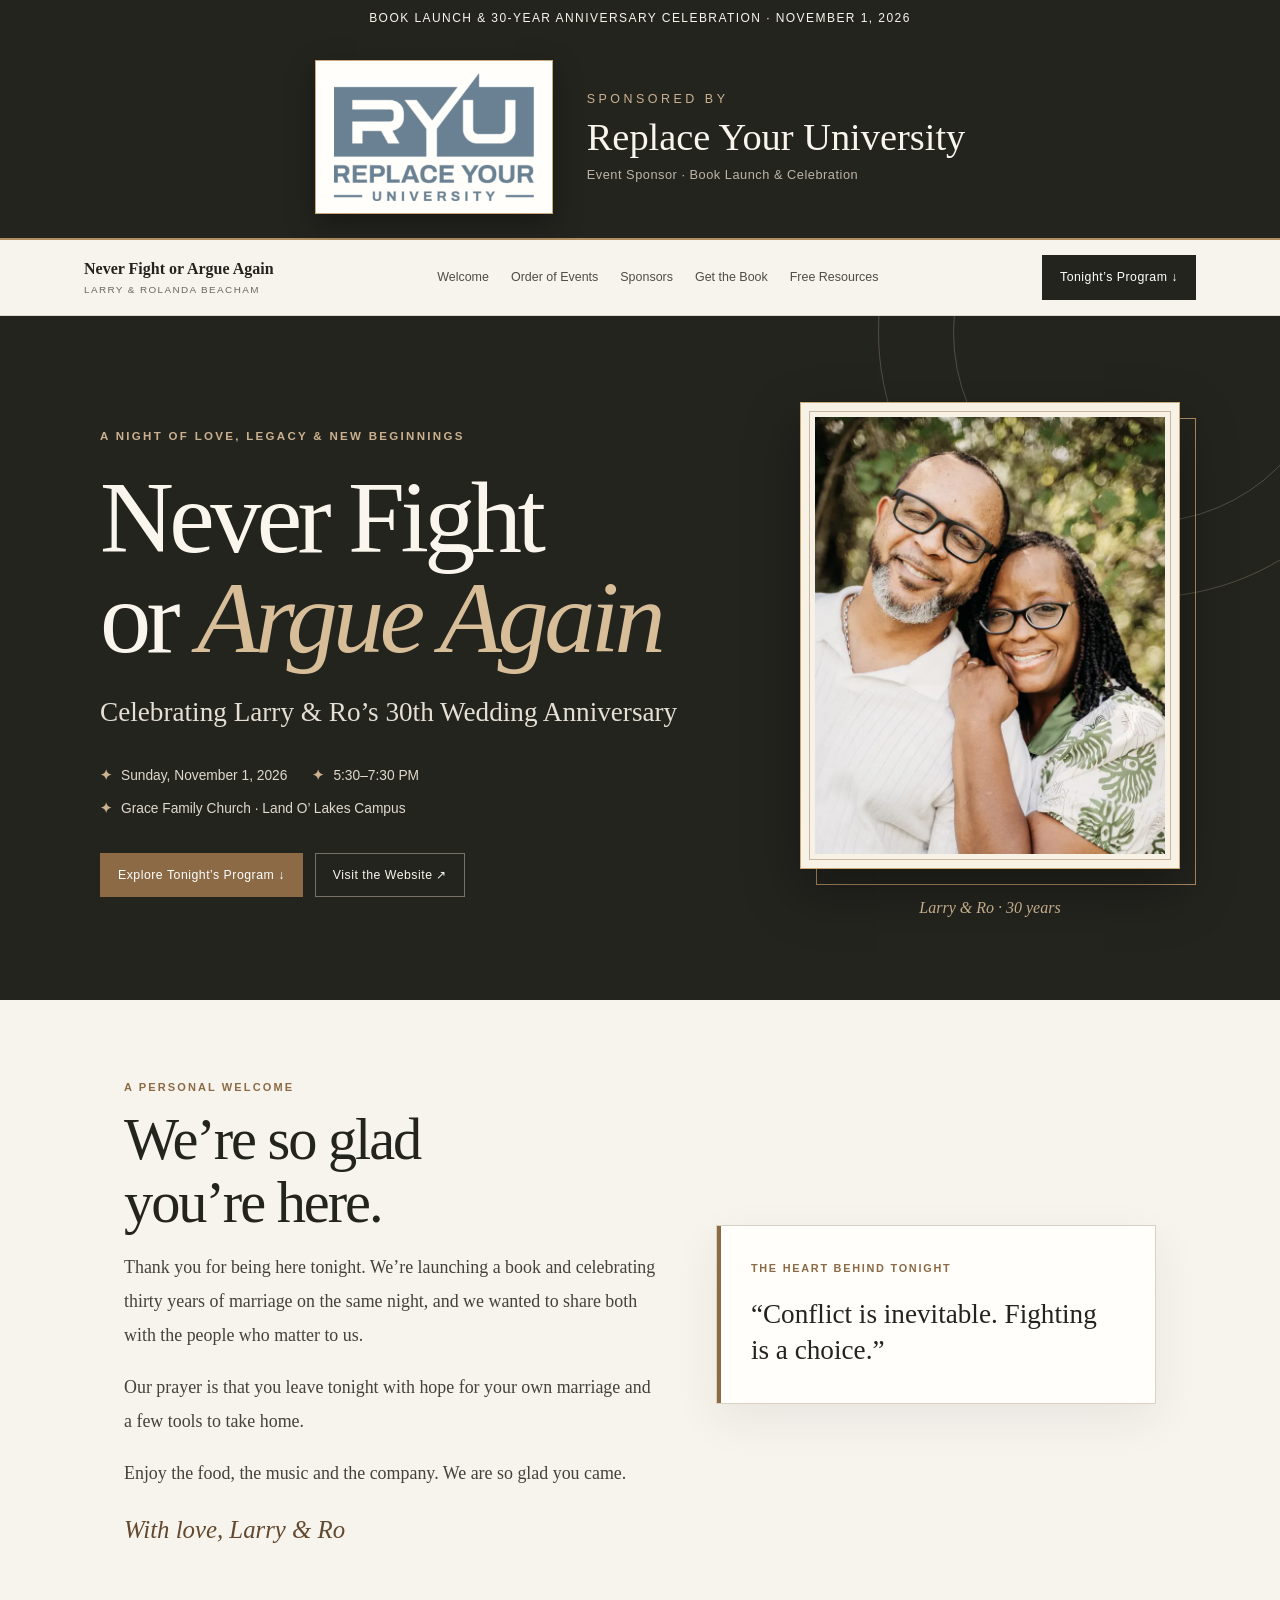
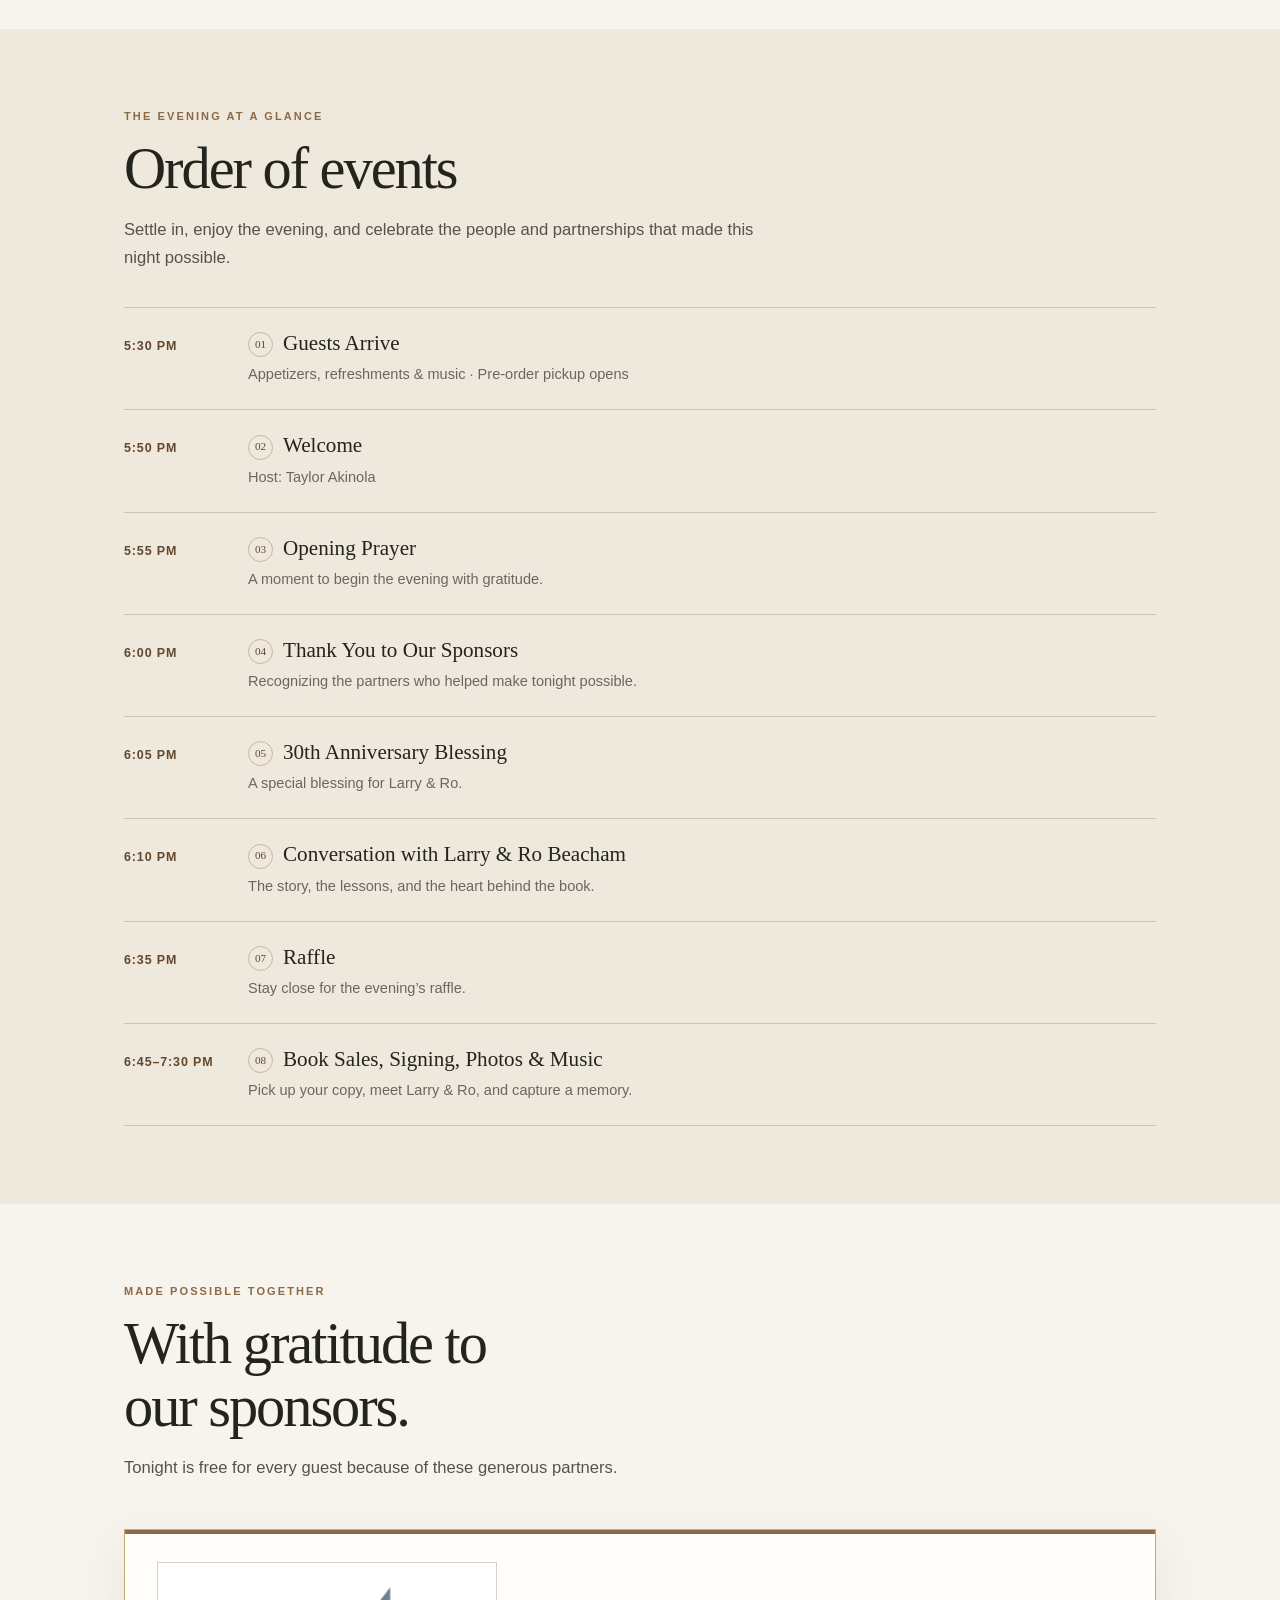
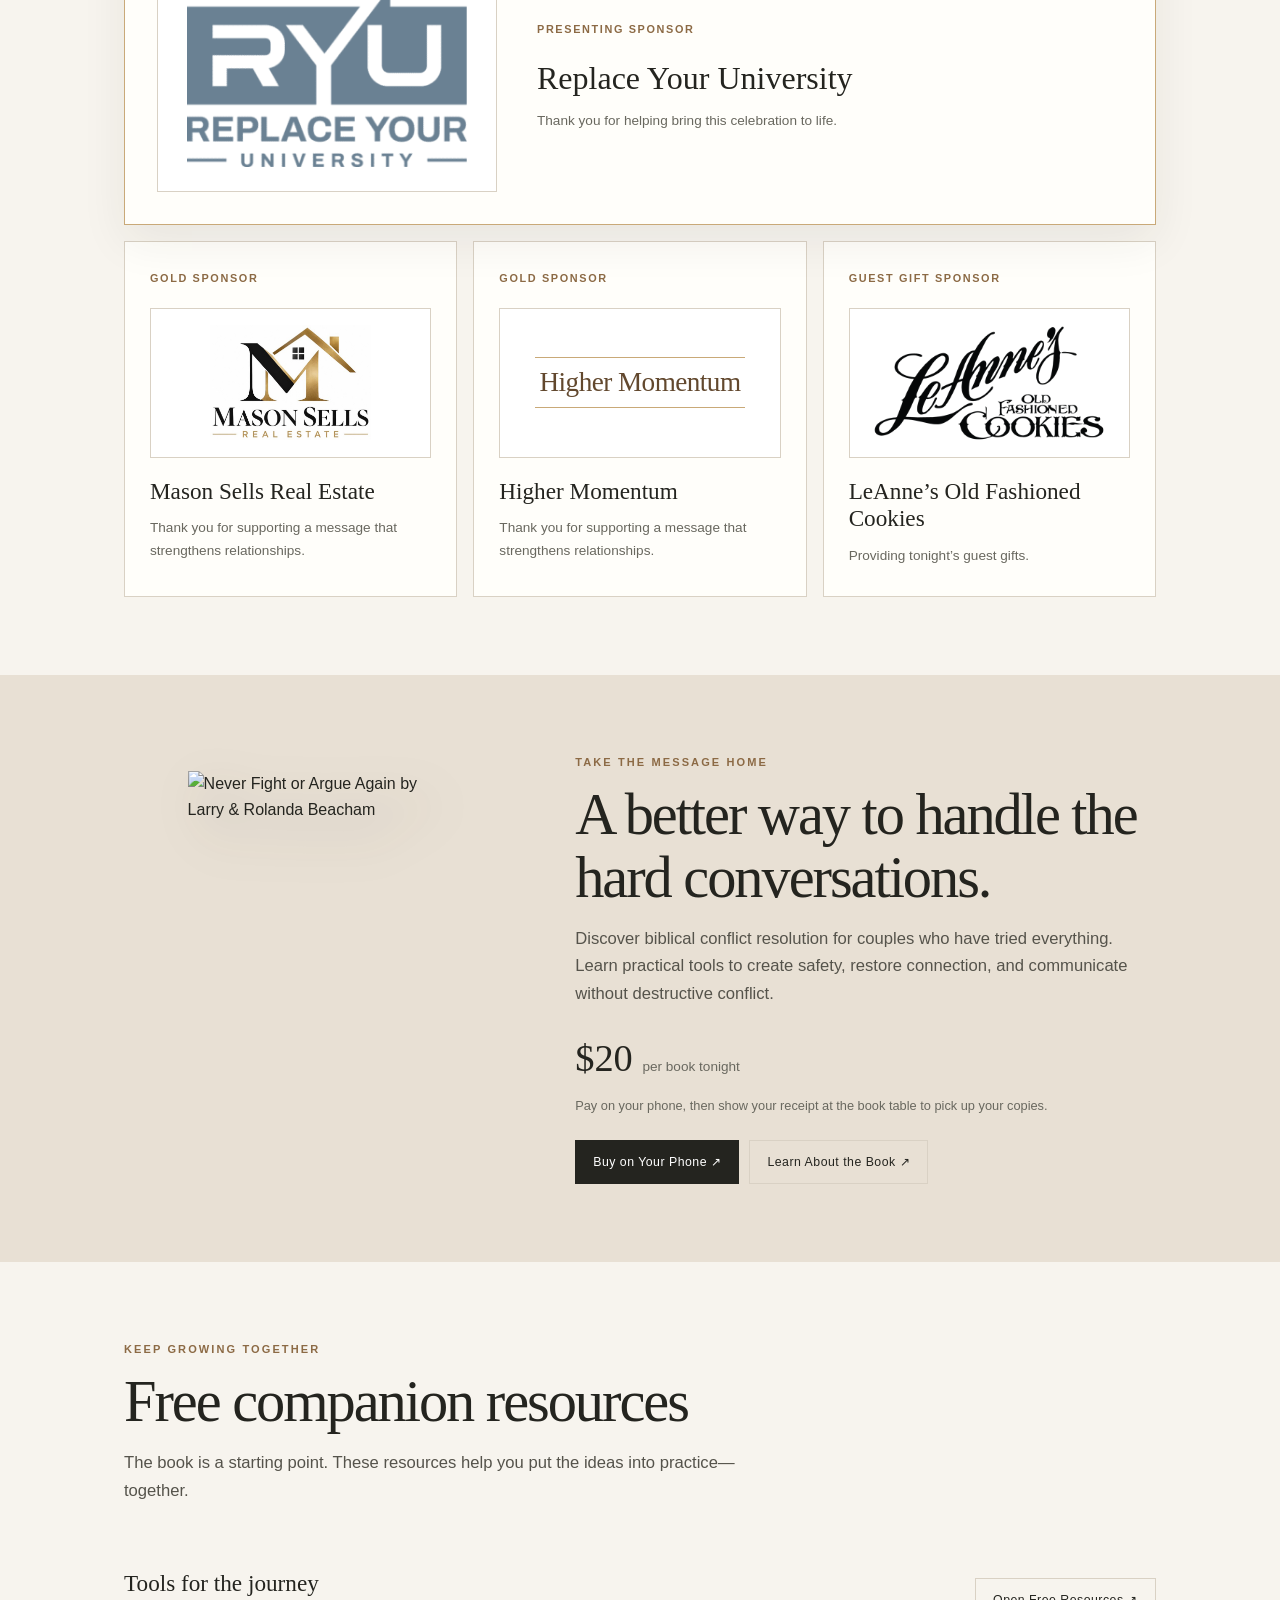
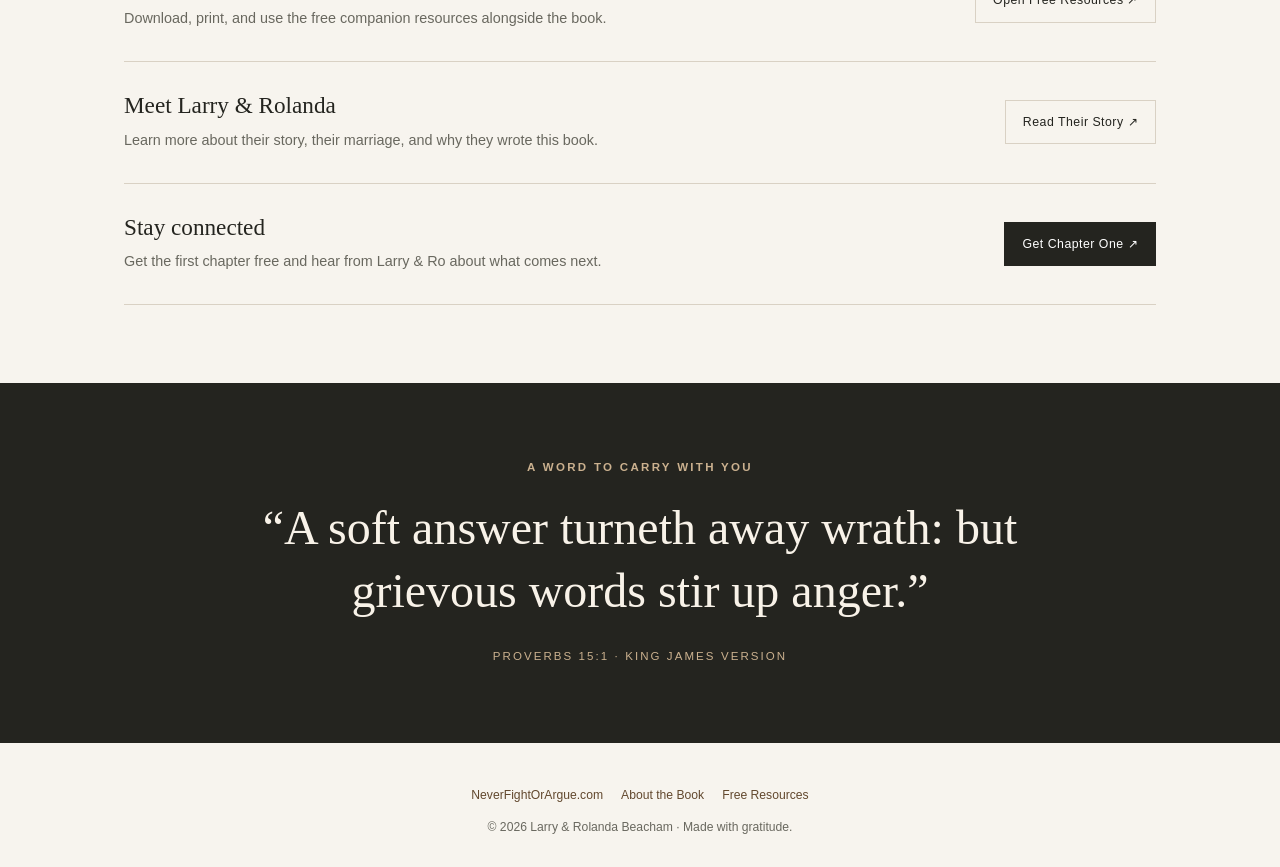
==== commit 18316ae6: "Program preview: RYU sponsored-by band at top" ====
--- a/program-preview/index.html
+++ b/program-preview/index.html
@@ -157,11 +157,26 @@
     .eyebrow,.presented,.kicker,.note-label,.sponsor-type,.logo-placeholder,.nav-cta{font-size:.76rem}
     .event-number{font-size:.76rem}
   }
+  .sponsor-band{background:var(--ink);color:#f9f5ed;border-bottom:2px solid #b08d62;padding:22px 20px 24px}
+  .sponsor-band-inner{max-width:1080px;margin:auto;display:flex;align-items:center;justify-content:center;gap:34px}
+  .sb-text{text-align:left}
+  .sb-label{font-size:.78rem;letter-spacing:.28em;text-transform:uppercase;color:#cbb18f;margin-bottom:6px}
+  .sb-name{font-family:var(--serif);font-size:clamp(1.6rem,3.4vw,2.4rem);line-height:1.1;color:#f9f5ed}
+  .sb-sub{font-size:.8rem;color:#bdb5a9;margin-top:6px;letter-spacing:.04em}
+  .sb-logo{background:#fffefa;border:1px solid #c9a978;padding:12px 18px;box-shadow:0 10px 26px rgba(0,0,0,.35);flex:none}
+  .sb-logo img{display:block;width:200px;max-width:100%;height:auto}
+  @media(max-width:760px){.hero{padding-top:30px}.hero-grid{gap:22px}.hero-photo{max-width:min(200px,52vw)}.hero-photo figcaption{margin-top:12px}.sponsor-band{padding:16px 18px 18px}.sponsor-band-inner{flex-direction:column;gap:10px;text-align:center}.sb-text{text-align:center}.sb-label{font-size:.72rem;margin-bottom:2px}.sb-name{font-size:1.65rem}.sb-sub{display:none}.sb-logo{padding:8px 14px}.sb-logo img{width:min(190px,56vw)}}
   @media(prefers-reduced-motion:reduce){html{scroll-behavior:auto}*{transition:none!important}}
 </style>
 </head>
 <body>
 <div class="announcement">Book Launch &amp; 30-Year Anniversary Celebration · November 1, 2026</div>
+<aside class="sponsor-band" aria-label="Event sponsor">
+  <div class="sponsor-band-inner">
+    <div class="sb-logo"><img src="../assets/program/sponsors/replace-your-university.png" alt="Replace Your University logo" width="300" height="193" fetchpriority="high"></div>
+    <div class="sb-text"><div class="sb-label">Sponsored by</div><div class="sb-name">Replace Your University</div><div class="sb-sub">Event Sponsor · Book Launch &amp; Celebration</div></div>
+  </div>
+</aside>
 <header class="site-header">
   <nav class="nav" aria-label="Main navigation">
     <a class="brand" href="https://neverfightorargue.com/">Never Fight or Argue Again<span>Larry &amp; Rolanda Beacham</span></a>
@@ -188,7 +203,6 @@
         <a class="button button-dark" href="#schedule">Explore Tonight’s Program ↓</a>
         <a class="button button-light" href="https://neverfightorargue.com/">Visit the Website ↗</a>
       </div>
-      <div class="presented">PRESENTED BY<strong>Replace Your University</strong></div>
       </div>
       <figure class="hero-photo">
         <div class="hero-mat"><div class="hero-frame"><picture><source srcset="../assets/program/larry-ro-hero.webp" type="image/webp"><img src="../assets/program/larry-ro-hero.jpg" alt="Larry and Ro Beacham" width="720" height="900" fetchpriority="high"></picture></div></div>
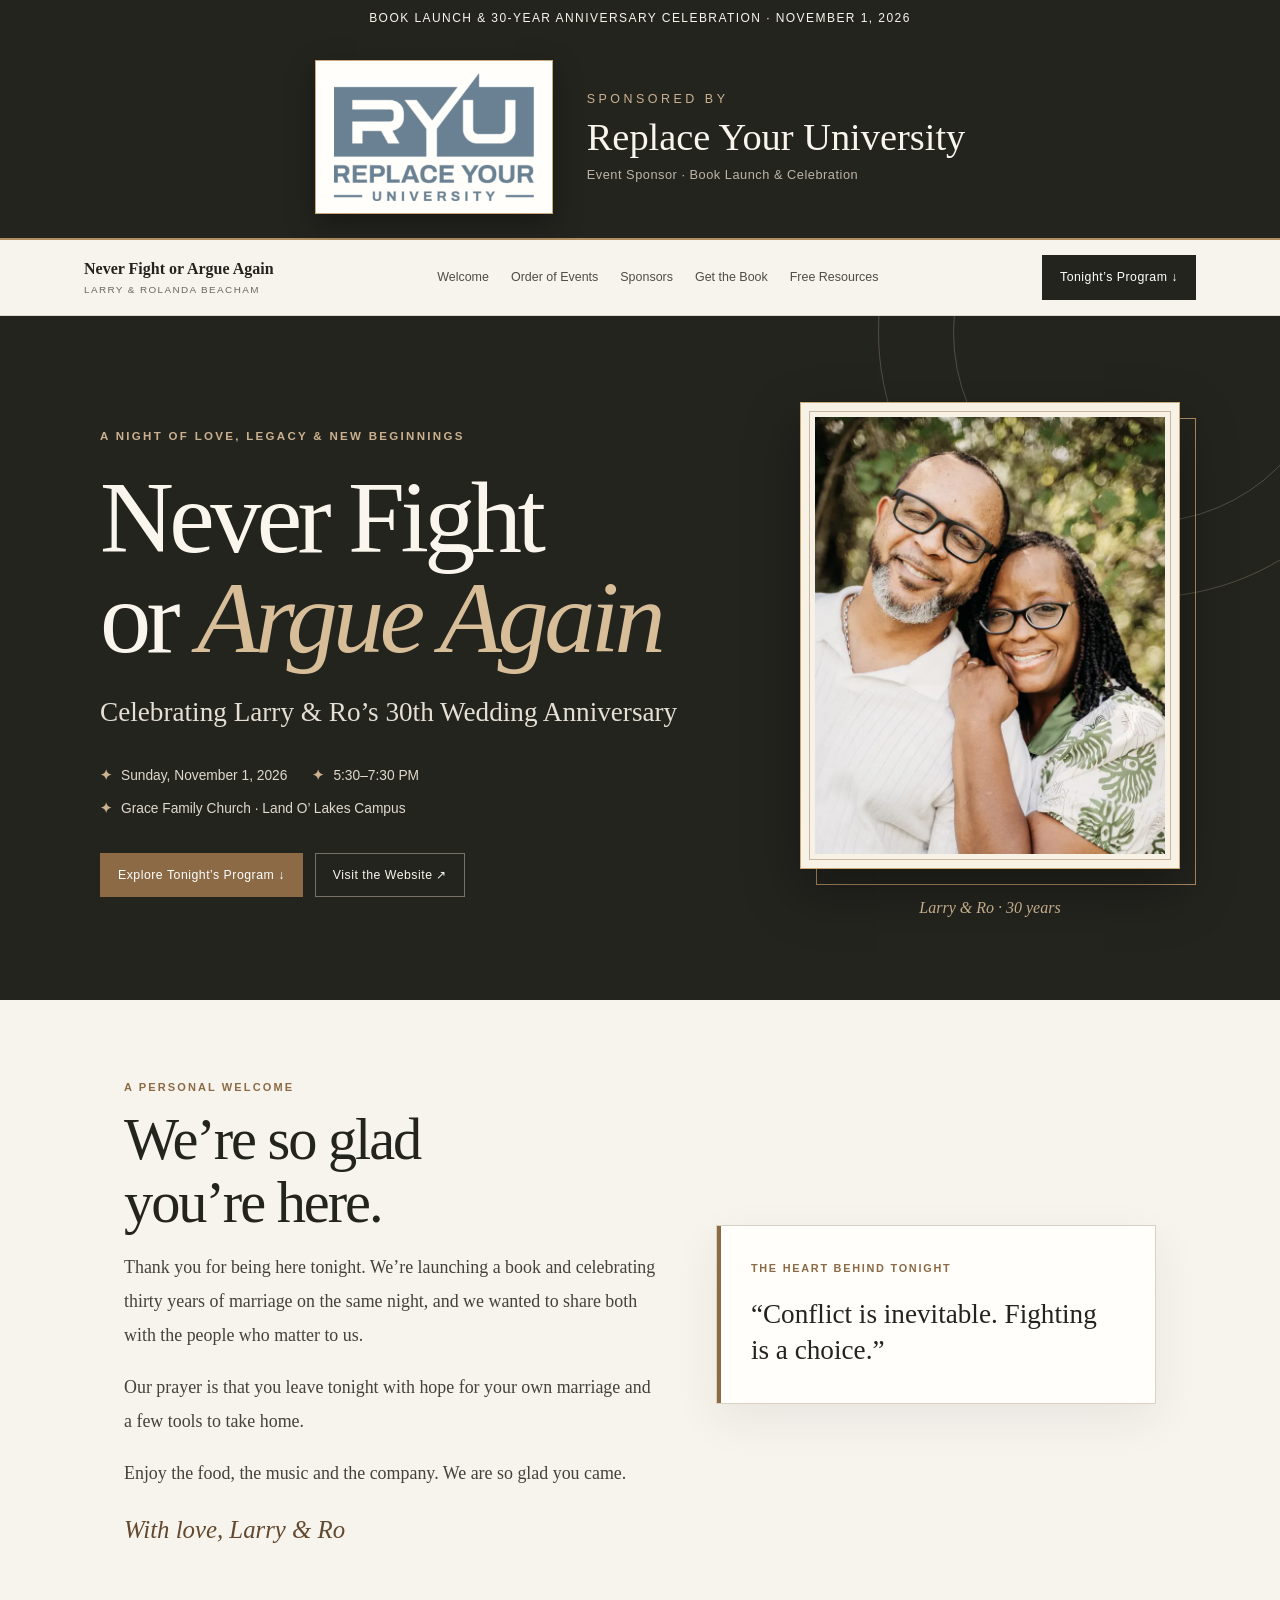
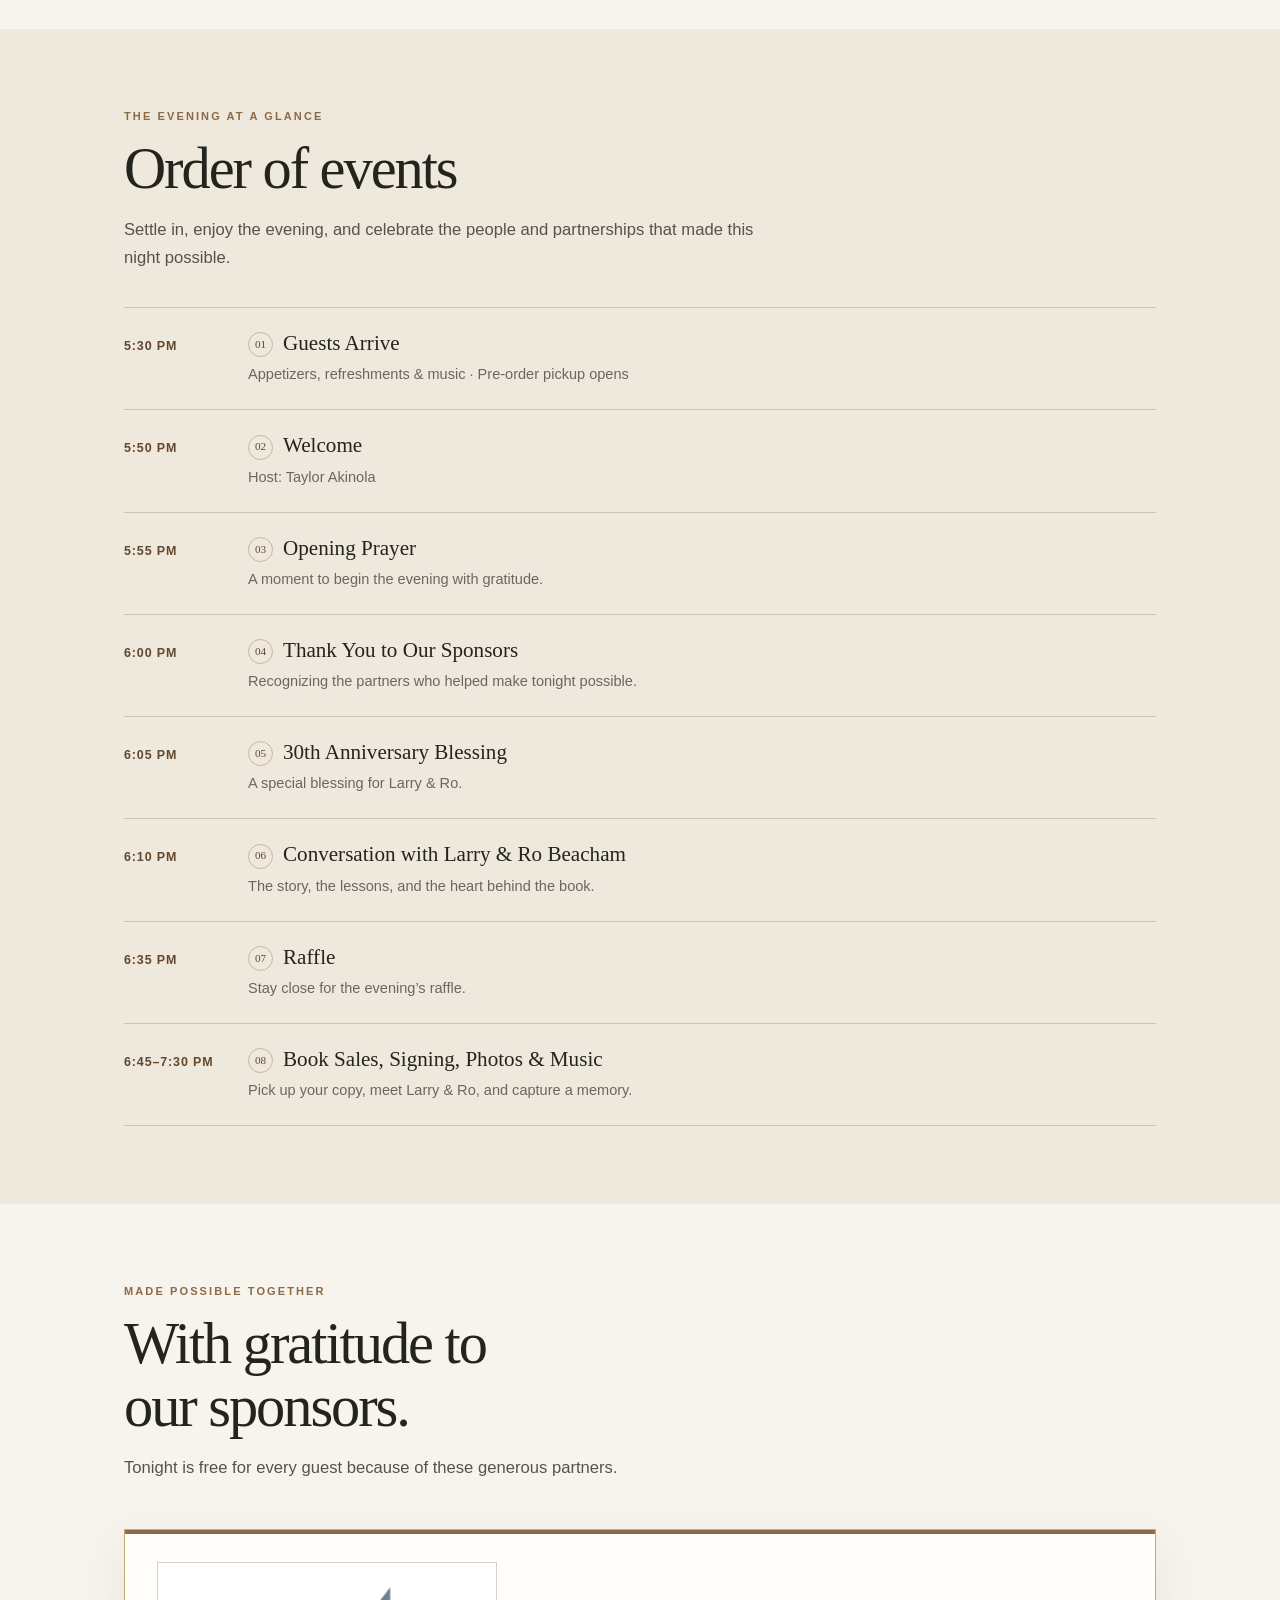
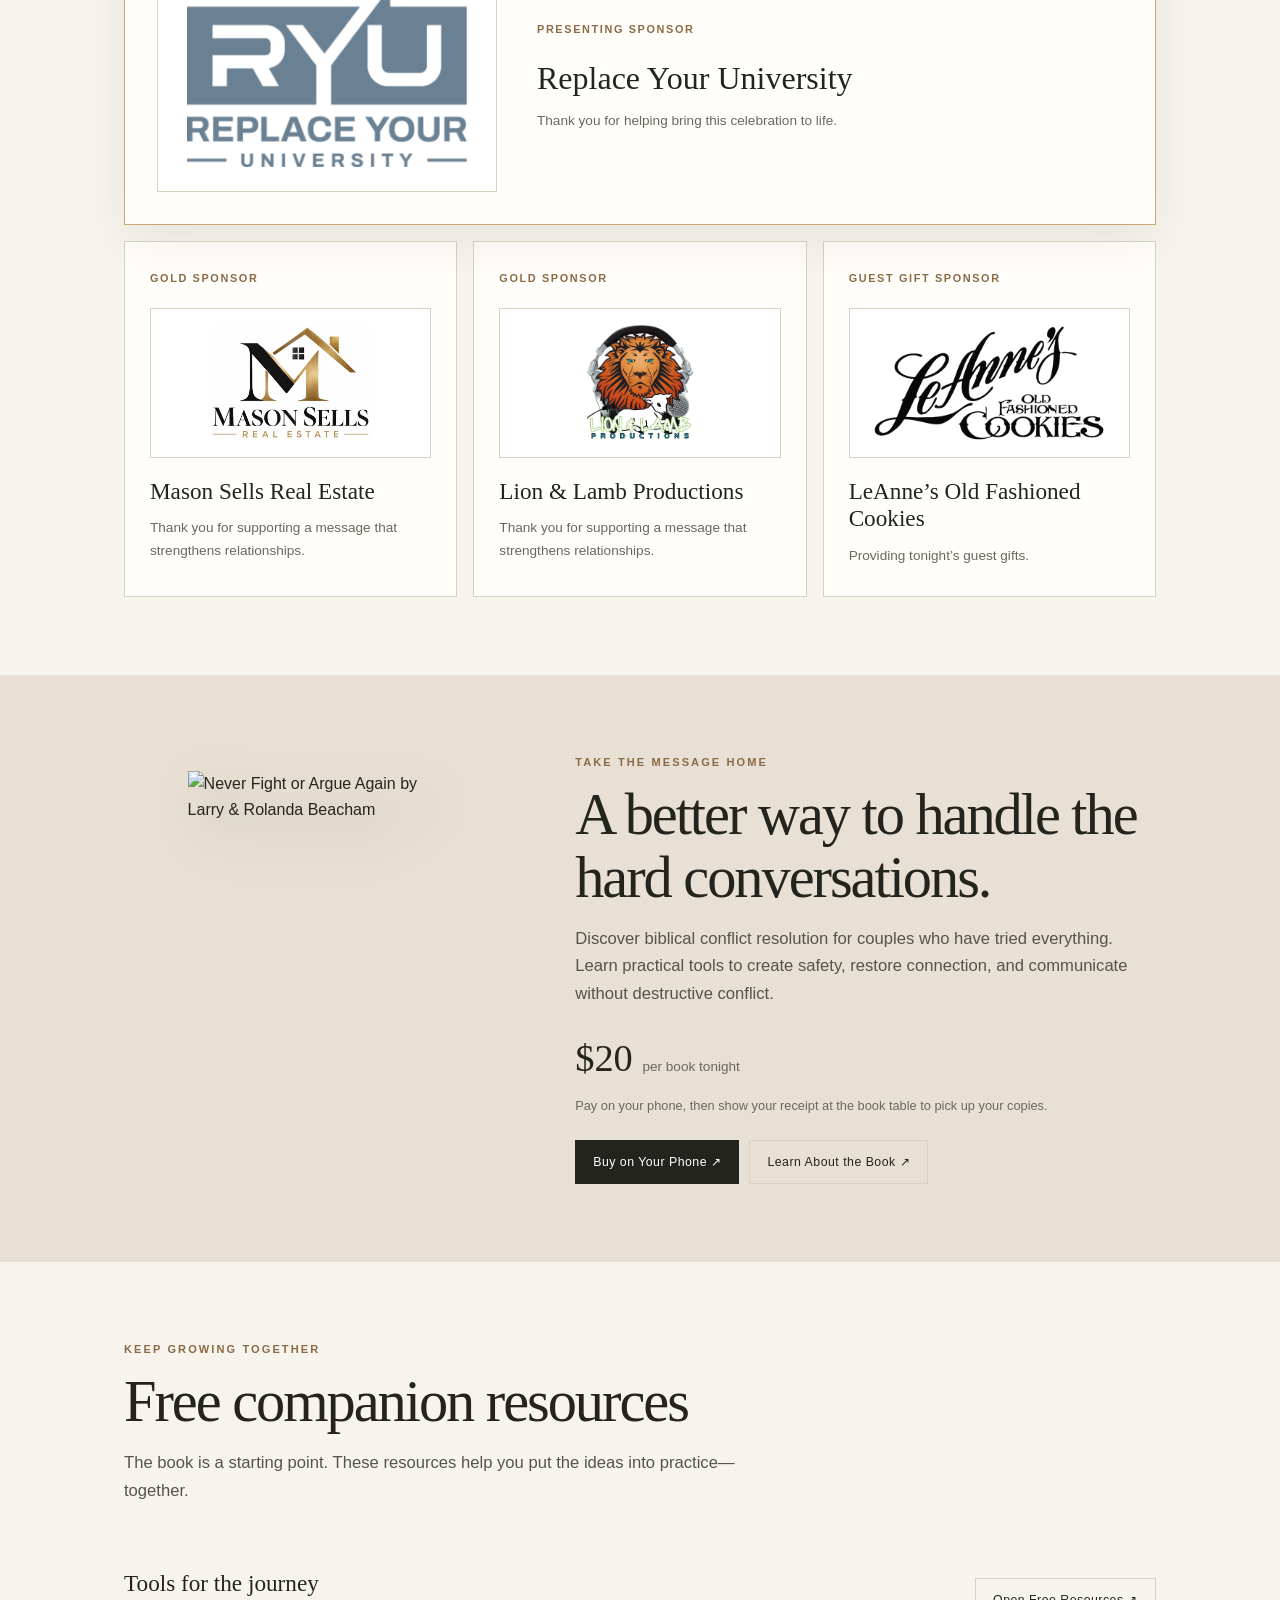
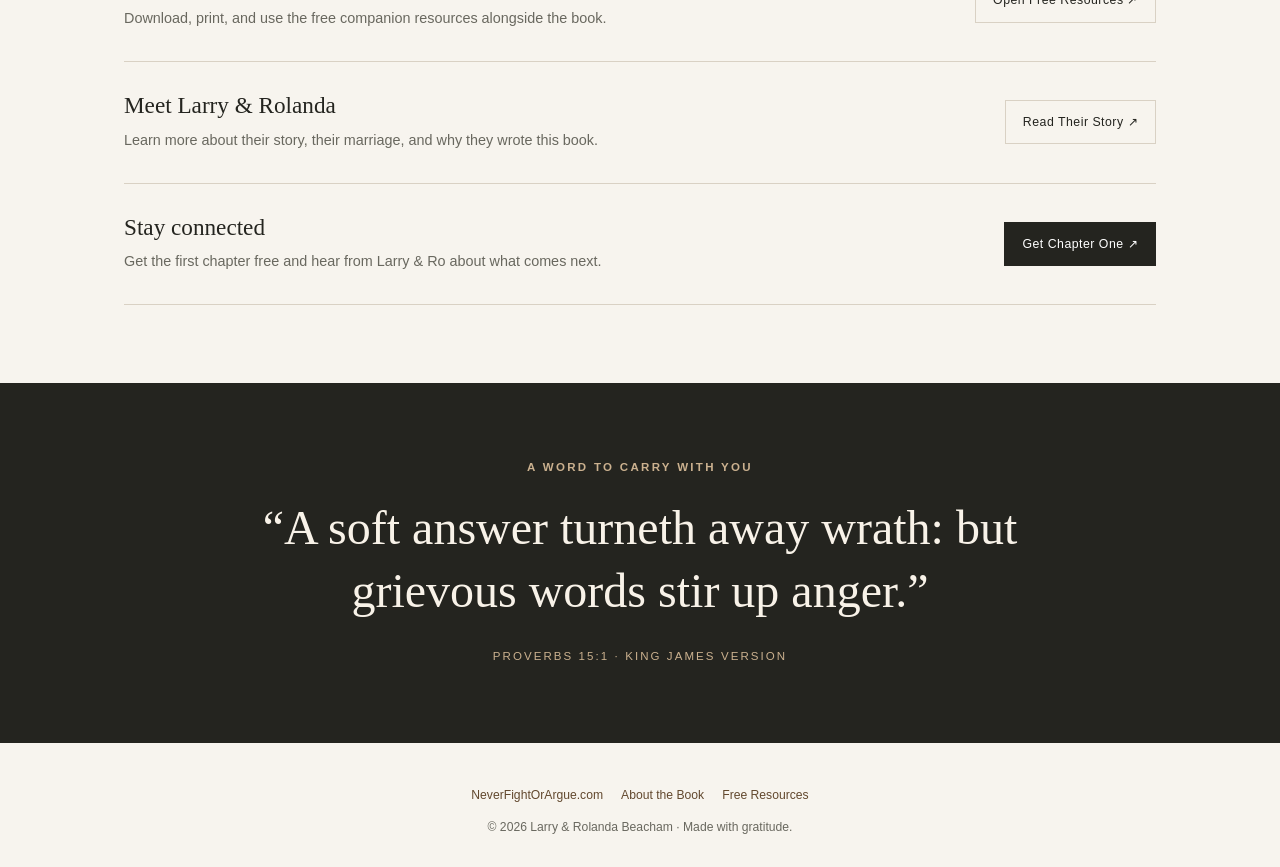
==== commit d67f4258: "Preview: Lion & Lamb Productions replaces Higher Momentum" ====
--- a/program-preview/index.html
+++ b/program-preview/index.html
@@ -276,8 +276,8 @@
         </article>
         <article class="sponsor-card">
           <div class="sponsor-type">Gold Sponsor</div>
-          <div class="sponsor-logo sponsor-logo-name"><span>Higher Momentum</span></div>
-          <h3>Higher Momentum</h3>
+          <div class="sponsor-logo"><img src="../assets/program/sponsors/lion-and-lamb-productions.webp" alt="Lion &amp; Lamb Productions" width="551" height="600" loading="lazy"></div>
+          <h3>Lion &amp; Lamb Productions</h3>
           <p>Thank you for supporting a message that strengthens relationships.</p>
         </article>
         <article class="sponsor-card">
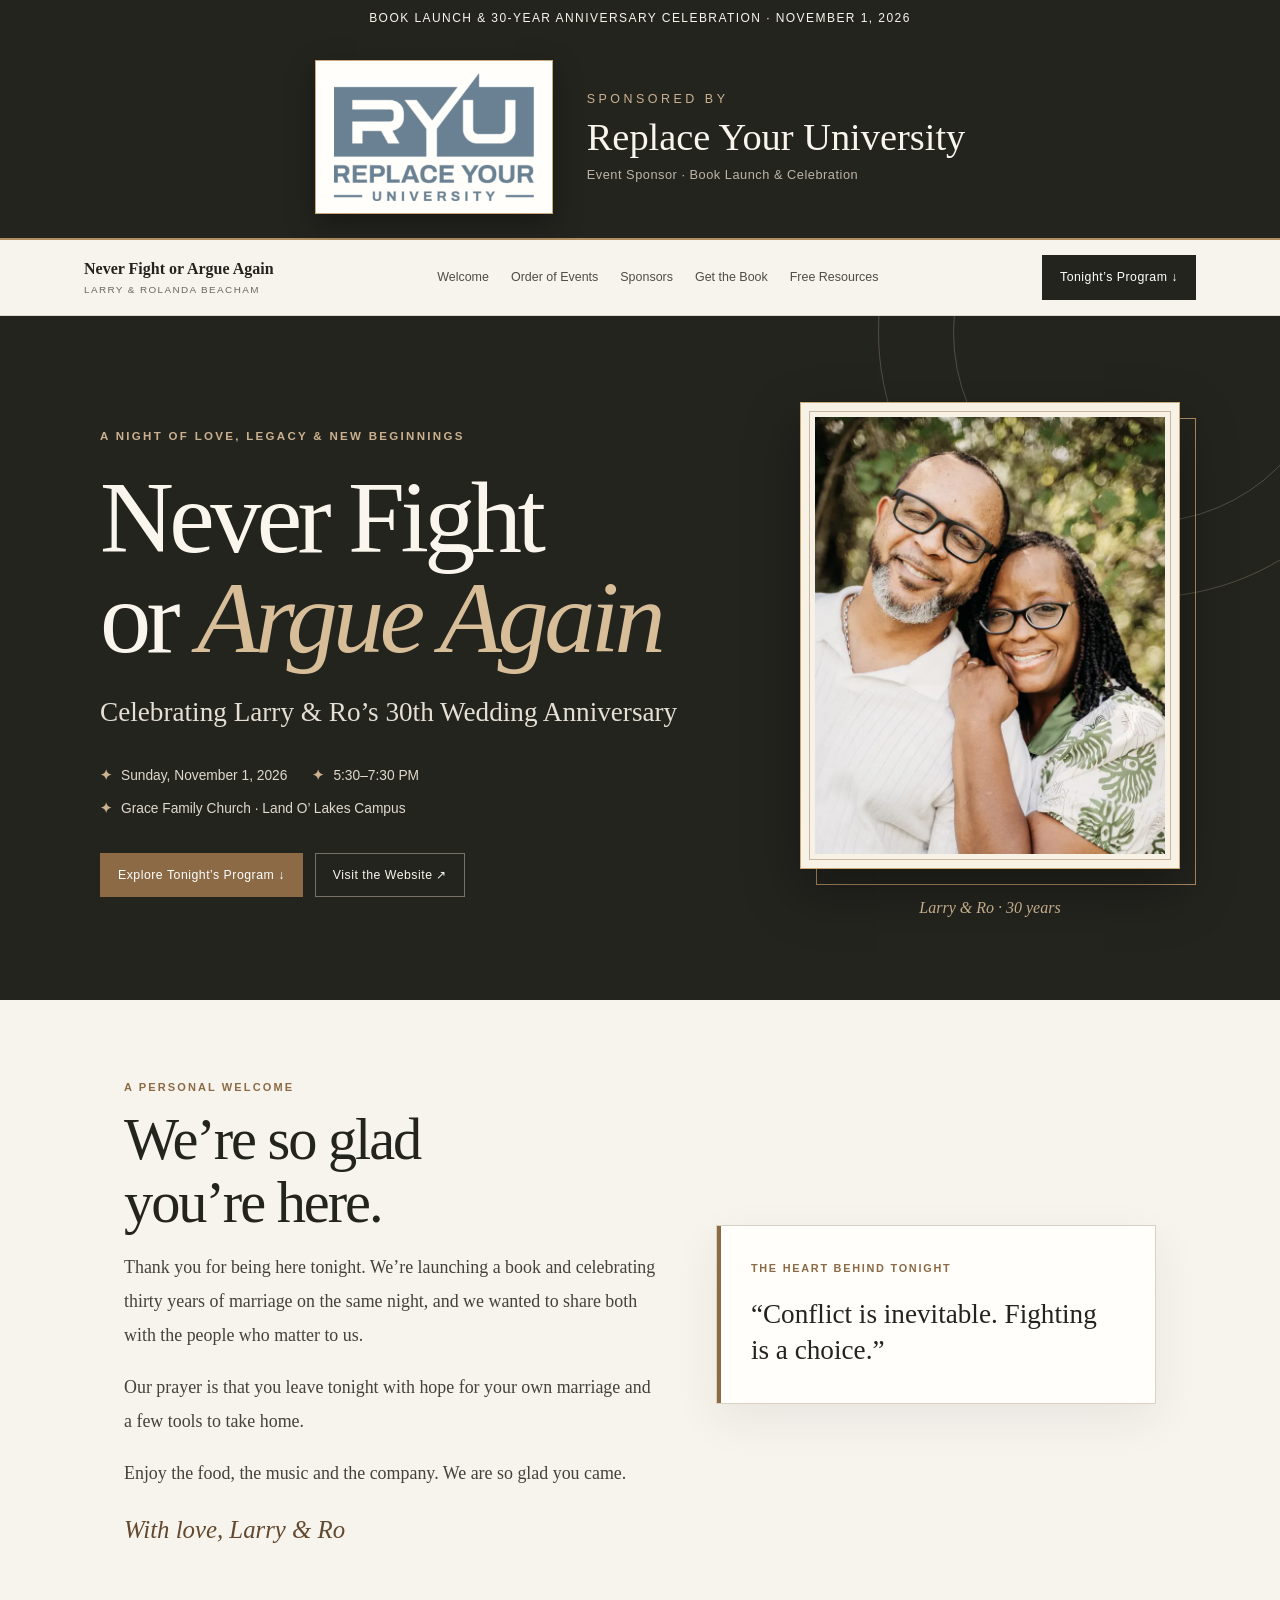
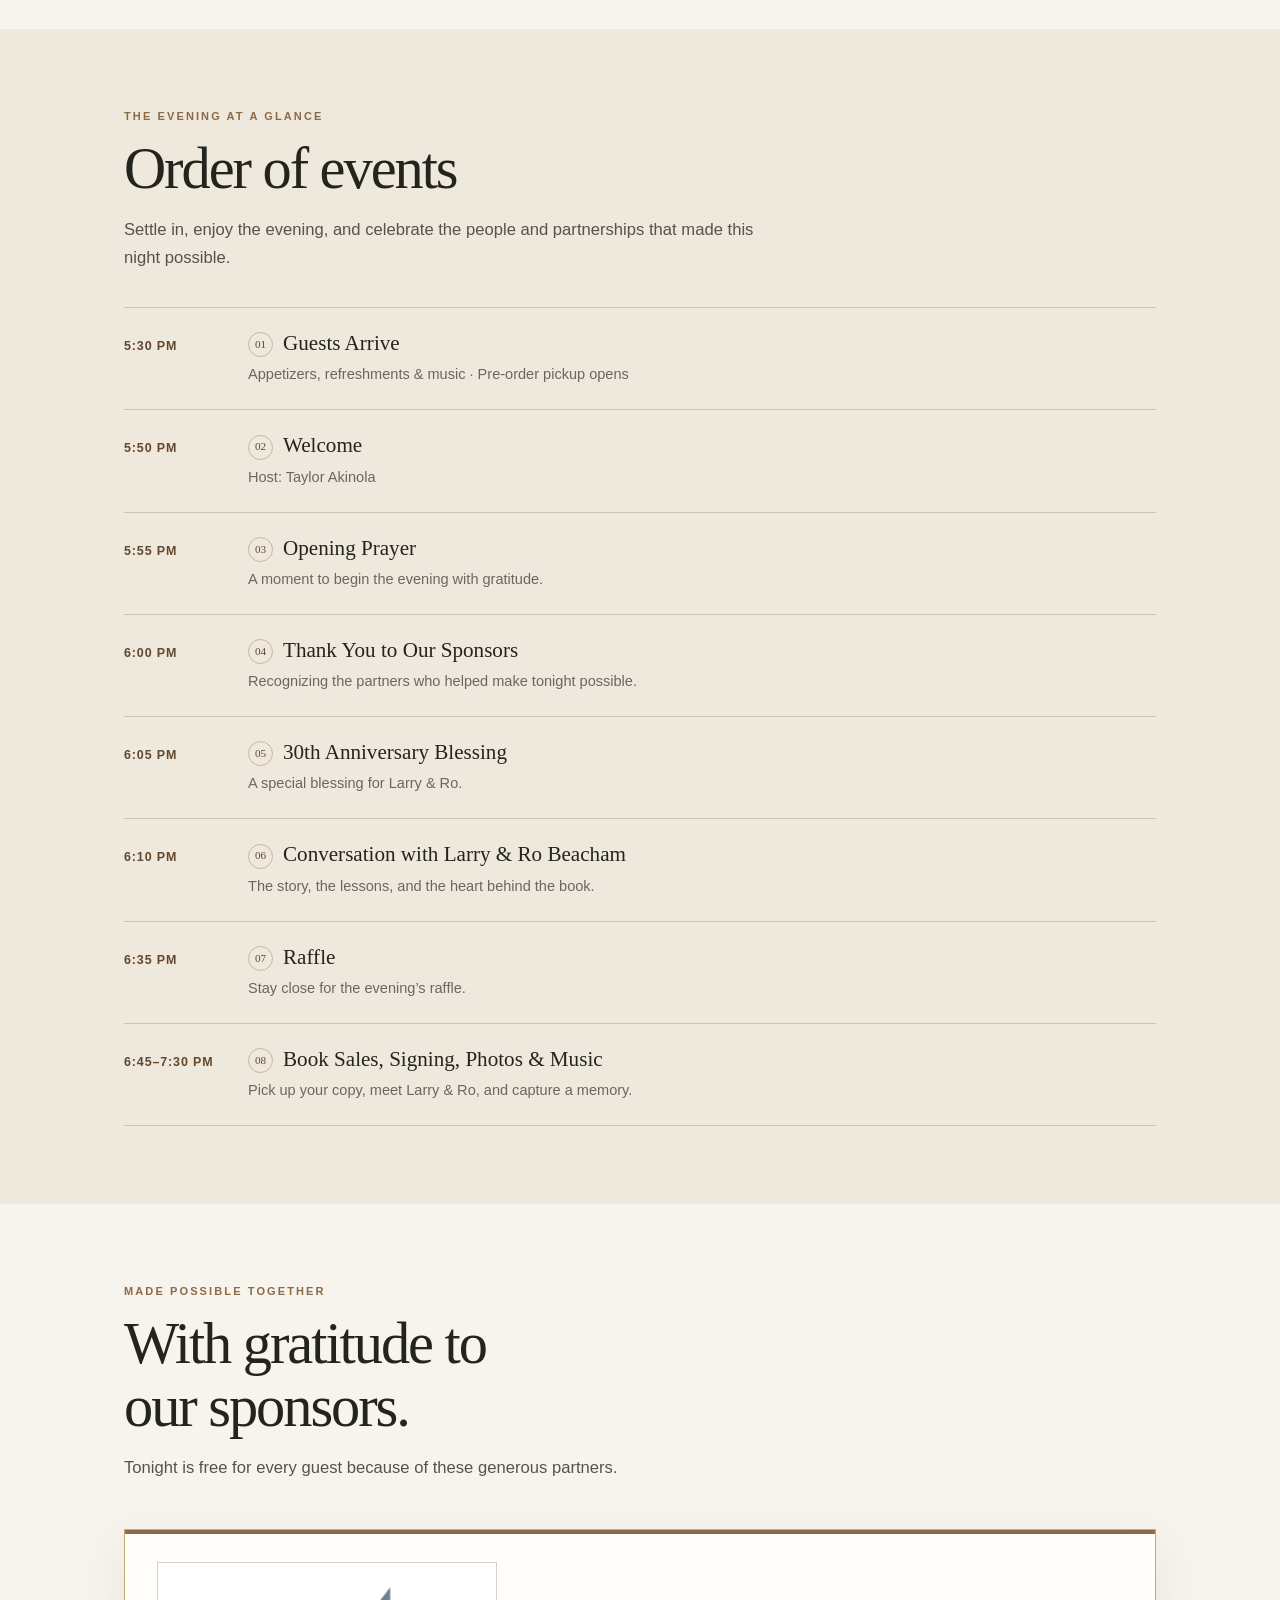
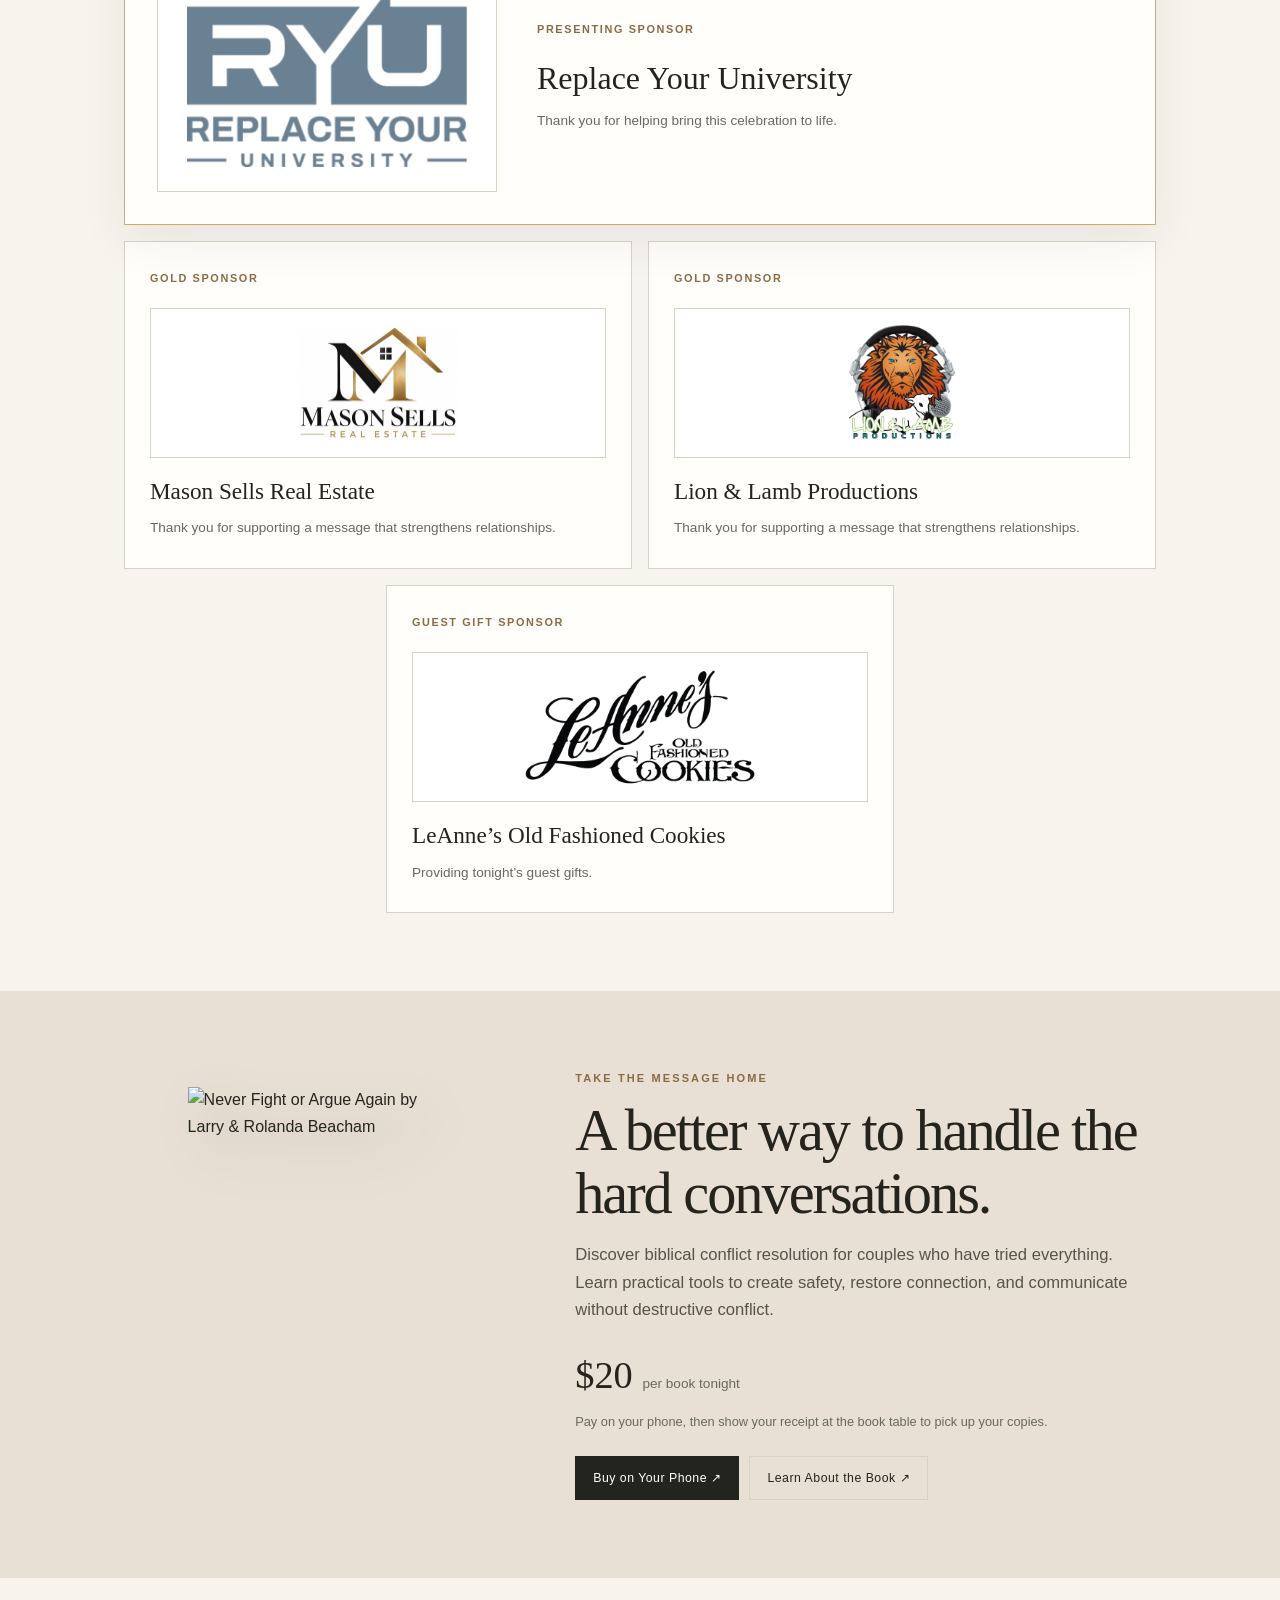
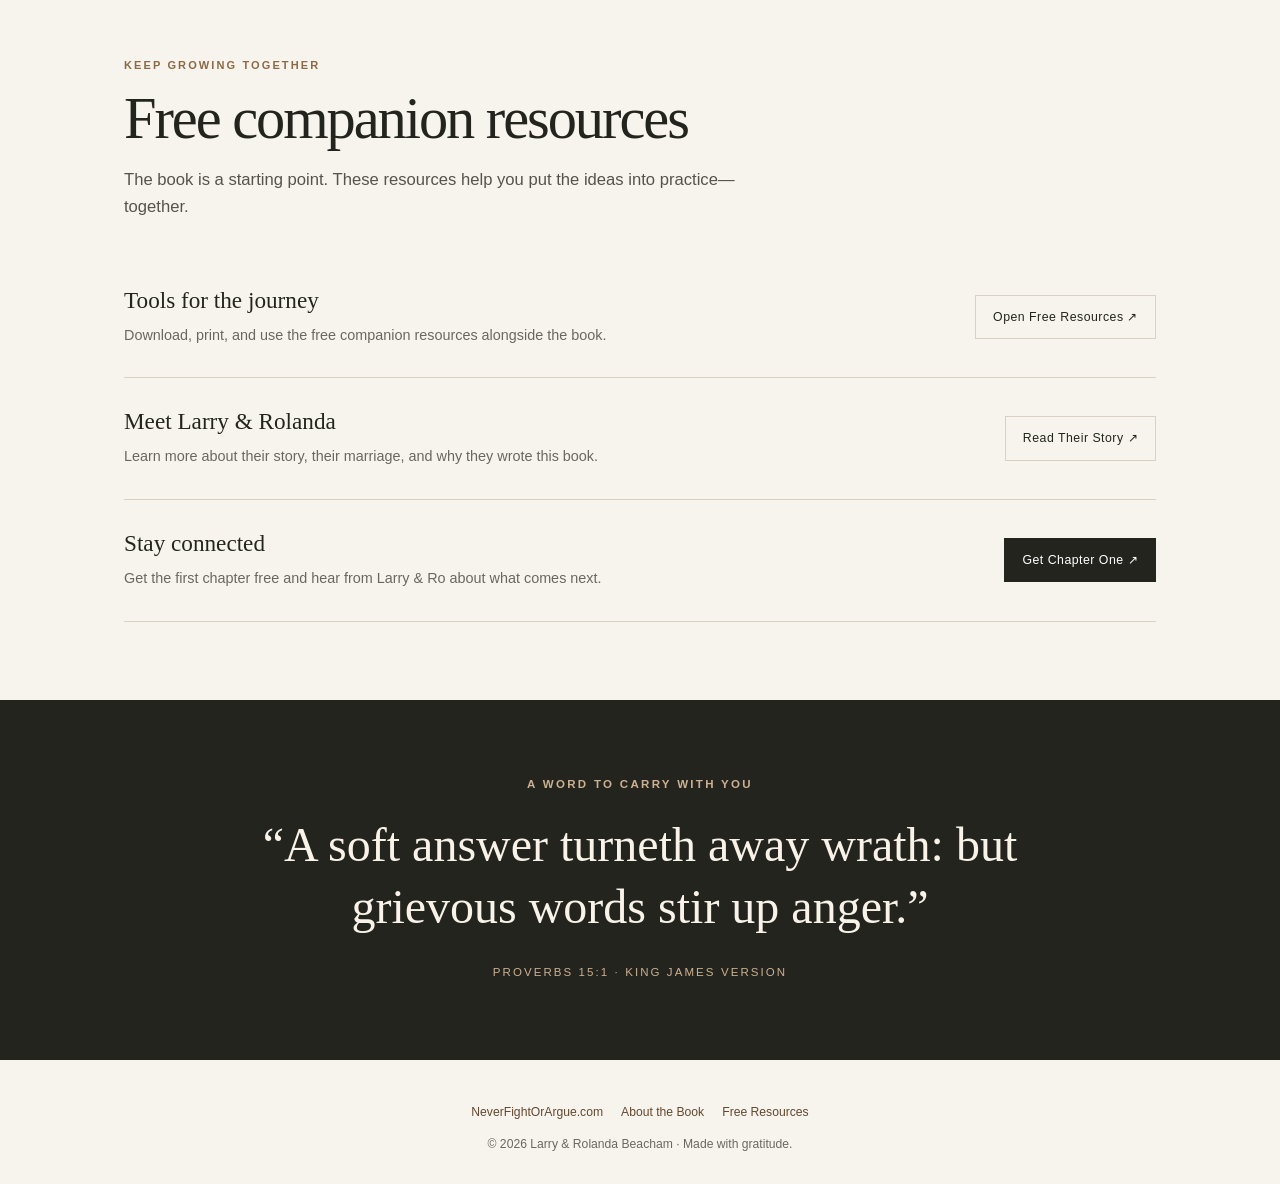
==== commit ccc4afc8: "Preview: sponsors 2 per row" ====
--- a/program-preview/index.html
+++ b/program-preview/index.html
@@ -167,6 +167,11 @@
   .sb-logo img{display:block;width:200px;max-width:100%;height:auto}
   @media(max-width:760px){.hero{padding-top:30px}.hero-grid{gap:22px}.hero-photo{max-width:min(200px,52vw)}.hero-photo figcaption{margin-top:12px}.sponsor-band{padding:16px 18px 18px}.sponsor-band-inner{flex-direction:column;gap:10px;text-align:center}.sb-text{text-align:center}.sb-label{font-size:.72rem;margin-bottom:2px}.sb-name{font-size:1.65rem}.sb-sub{display:none}.sb-logo{padding:8px 14px}.sb-logo img{width:min(190px,56vw)}}
   @media(prefers-reduced-motion:reduce){html{scroll-behavior:auto}*{transition:none!important}}
+  /* sponsors: RYU full row, others 2 per row at matching sizes (all widths) */
+  .sponsor-grid{grid-template-columns:repeat(2,1fr)!important}
+  .sponsor-grid .sponsor-card:not(.sponsor-featured){min-height:0}
+  .sponsor-grid .sponsor-card:not(.sponsor-featured):last-child:nth-child(even){grid-column:1/-1;justify-self:center;width:calc(50% - 8px)}
+  @media(max-width:760px){.sponsor-grid{gap:10px}.sponsor-grid .sponsor-card:not(.sponsor-featured){padding:14px 12px}.sponsor-grid .sponsor-card:not(.sponsor-featured) .sponsor-logo{height:110px;padding:8px;margin-bottom:12px}.sponsor-grid .sponsor-card:not(.sponsor-featured) .sponsor-type{font-size:.62rem;letter-spacing:.1em;margin-bottom:10px}.sponsor-grid .sponsor-card:not(.sponsor-featured) h3{font-size:1.05rem;margin-bottom:6px}.sponsor-grid .sponsor-card:not(.sponsor-featured) p{font-size:.74rem}.sponsor-grid .sponsor-card:not(.sponsor-featured):last-child:nth-child(even){width:calc(50% - 5px)}}
 </style>
 </head>
 <body>
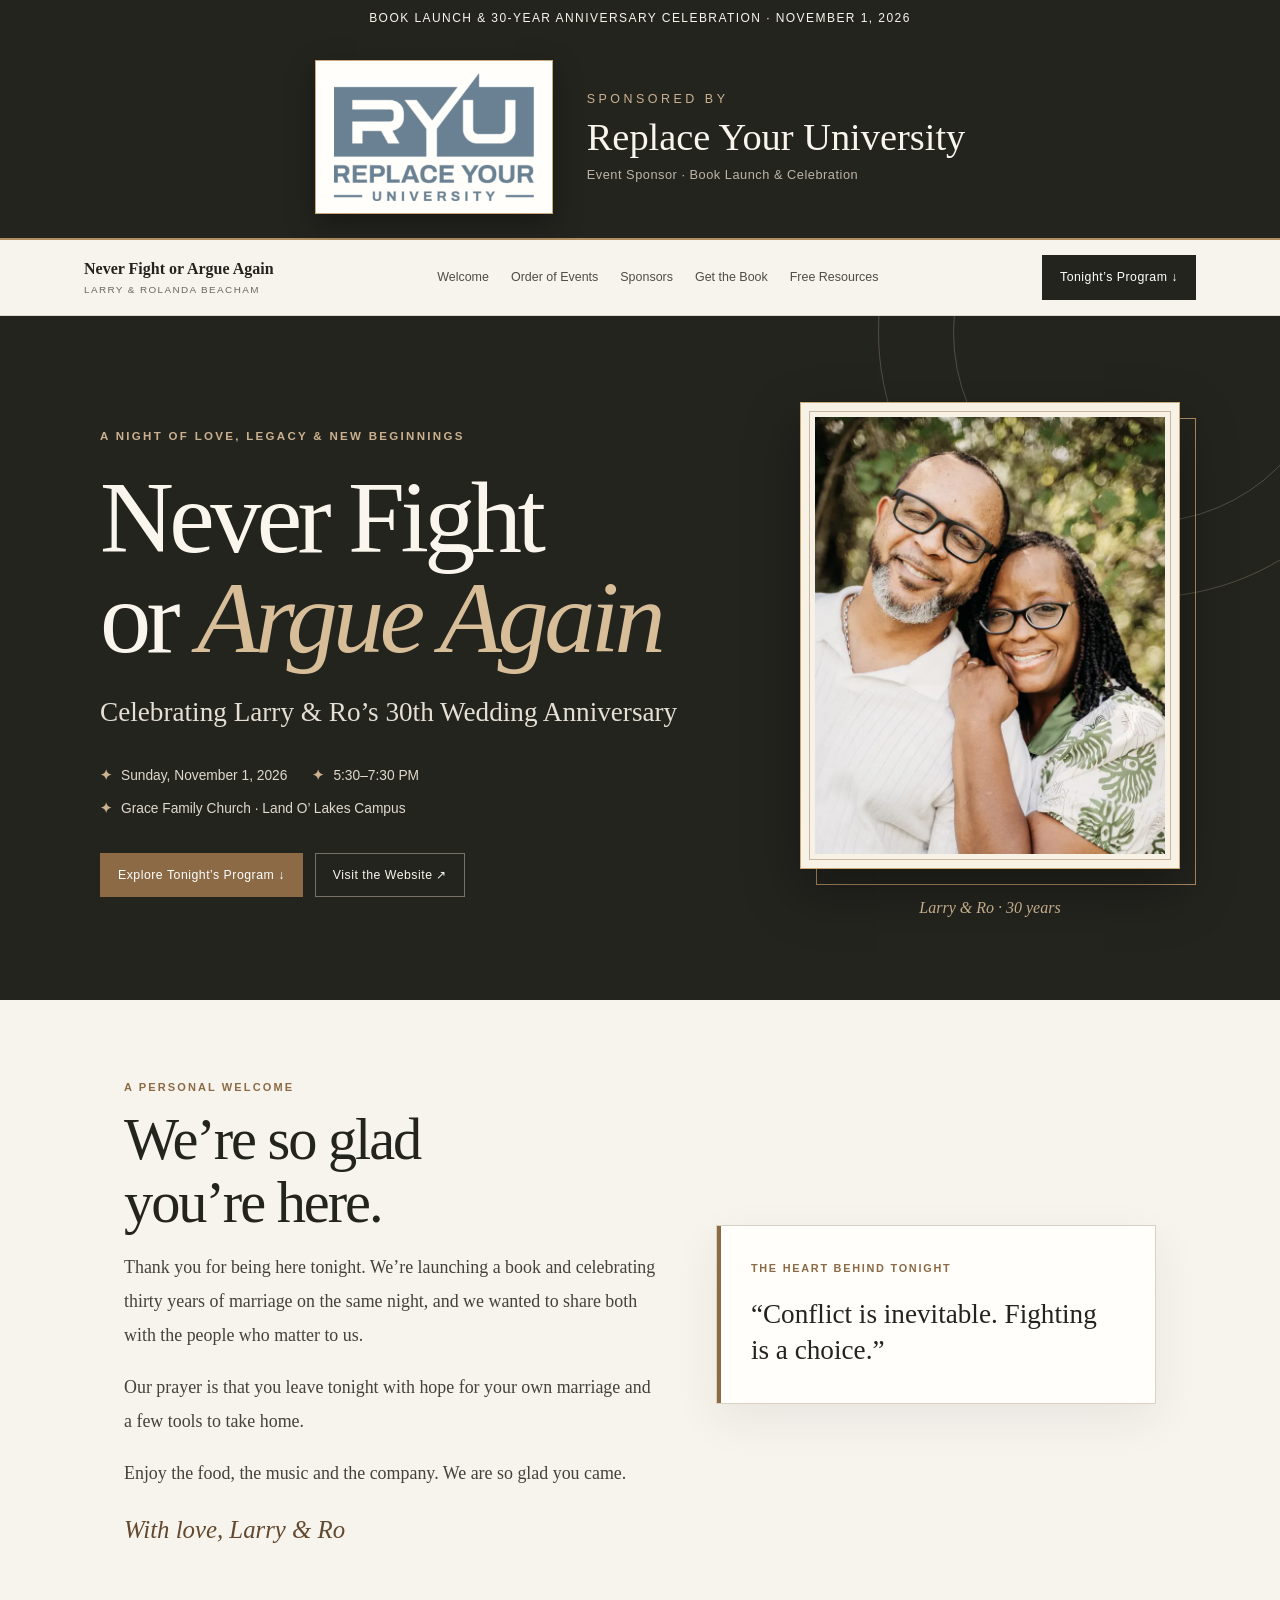
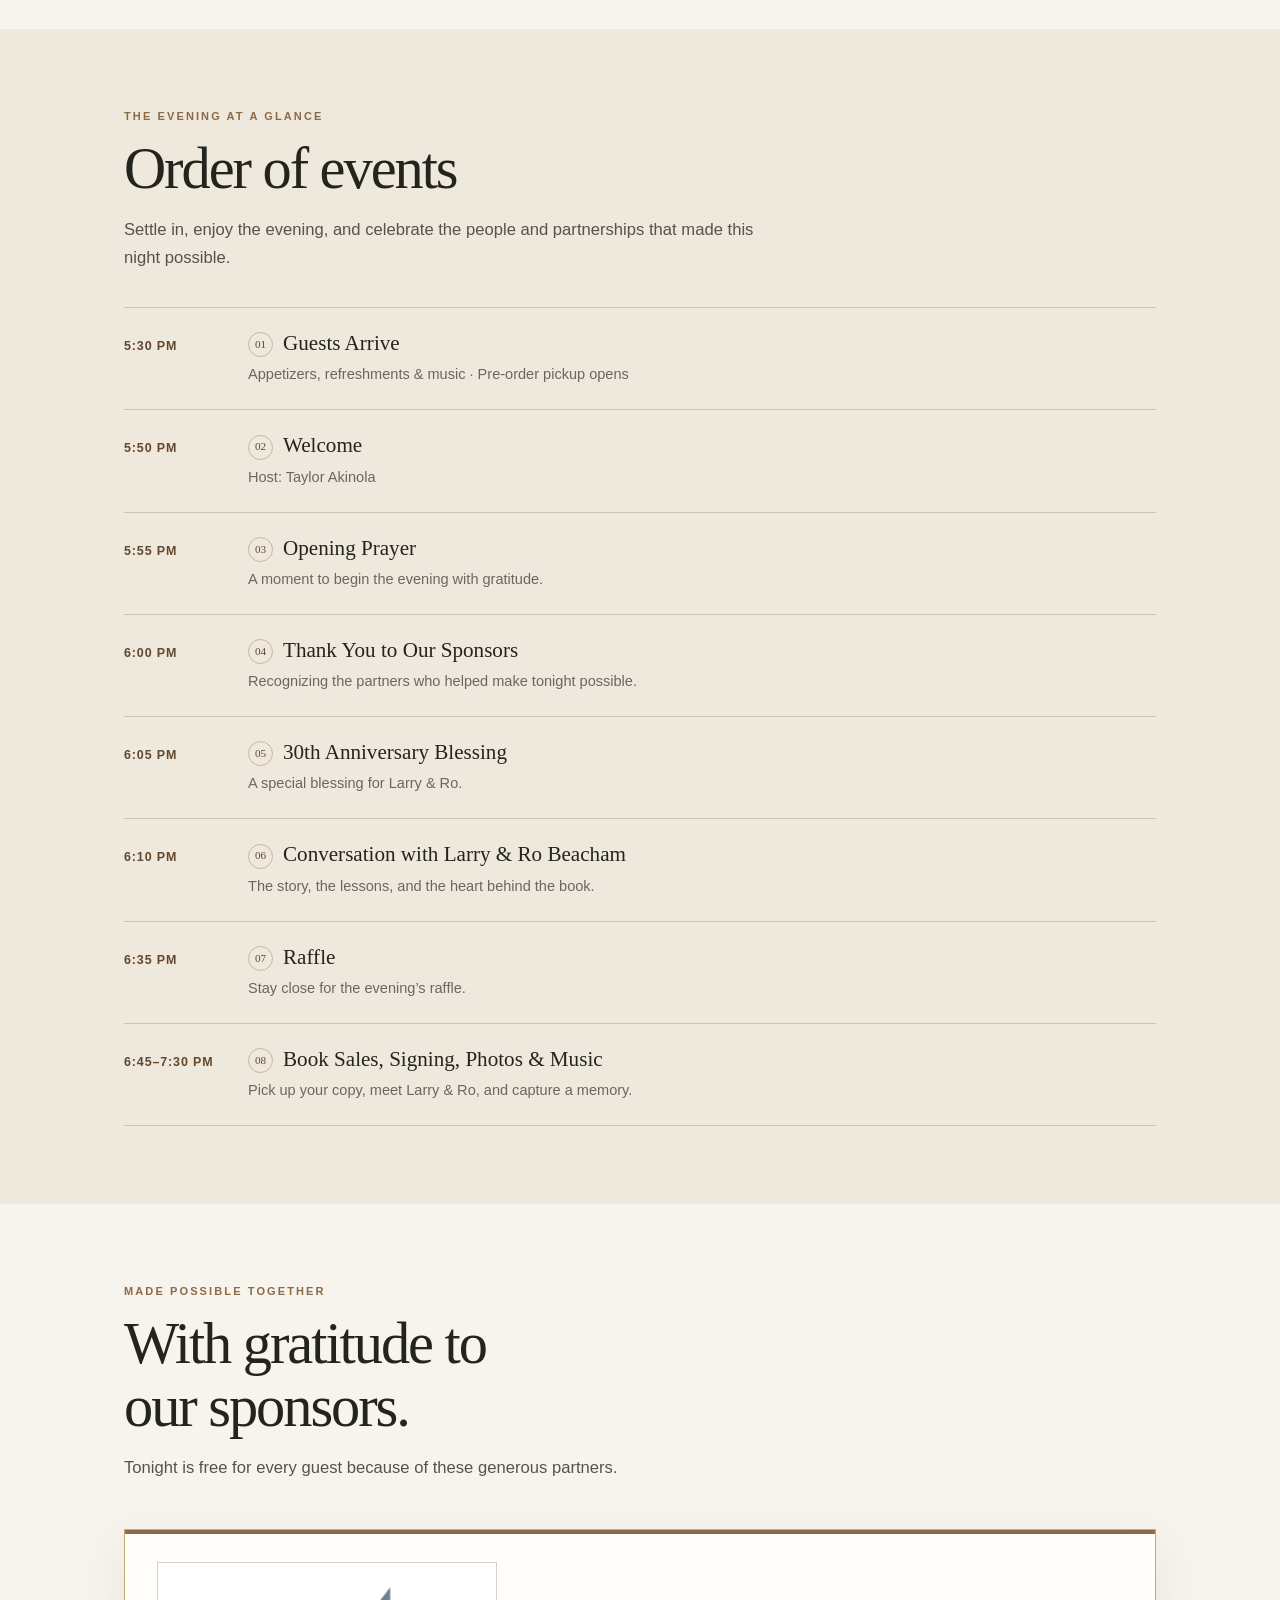
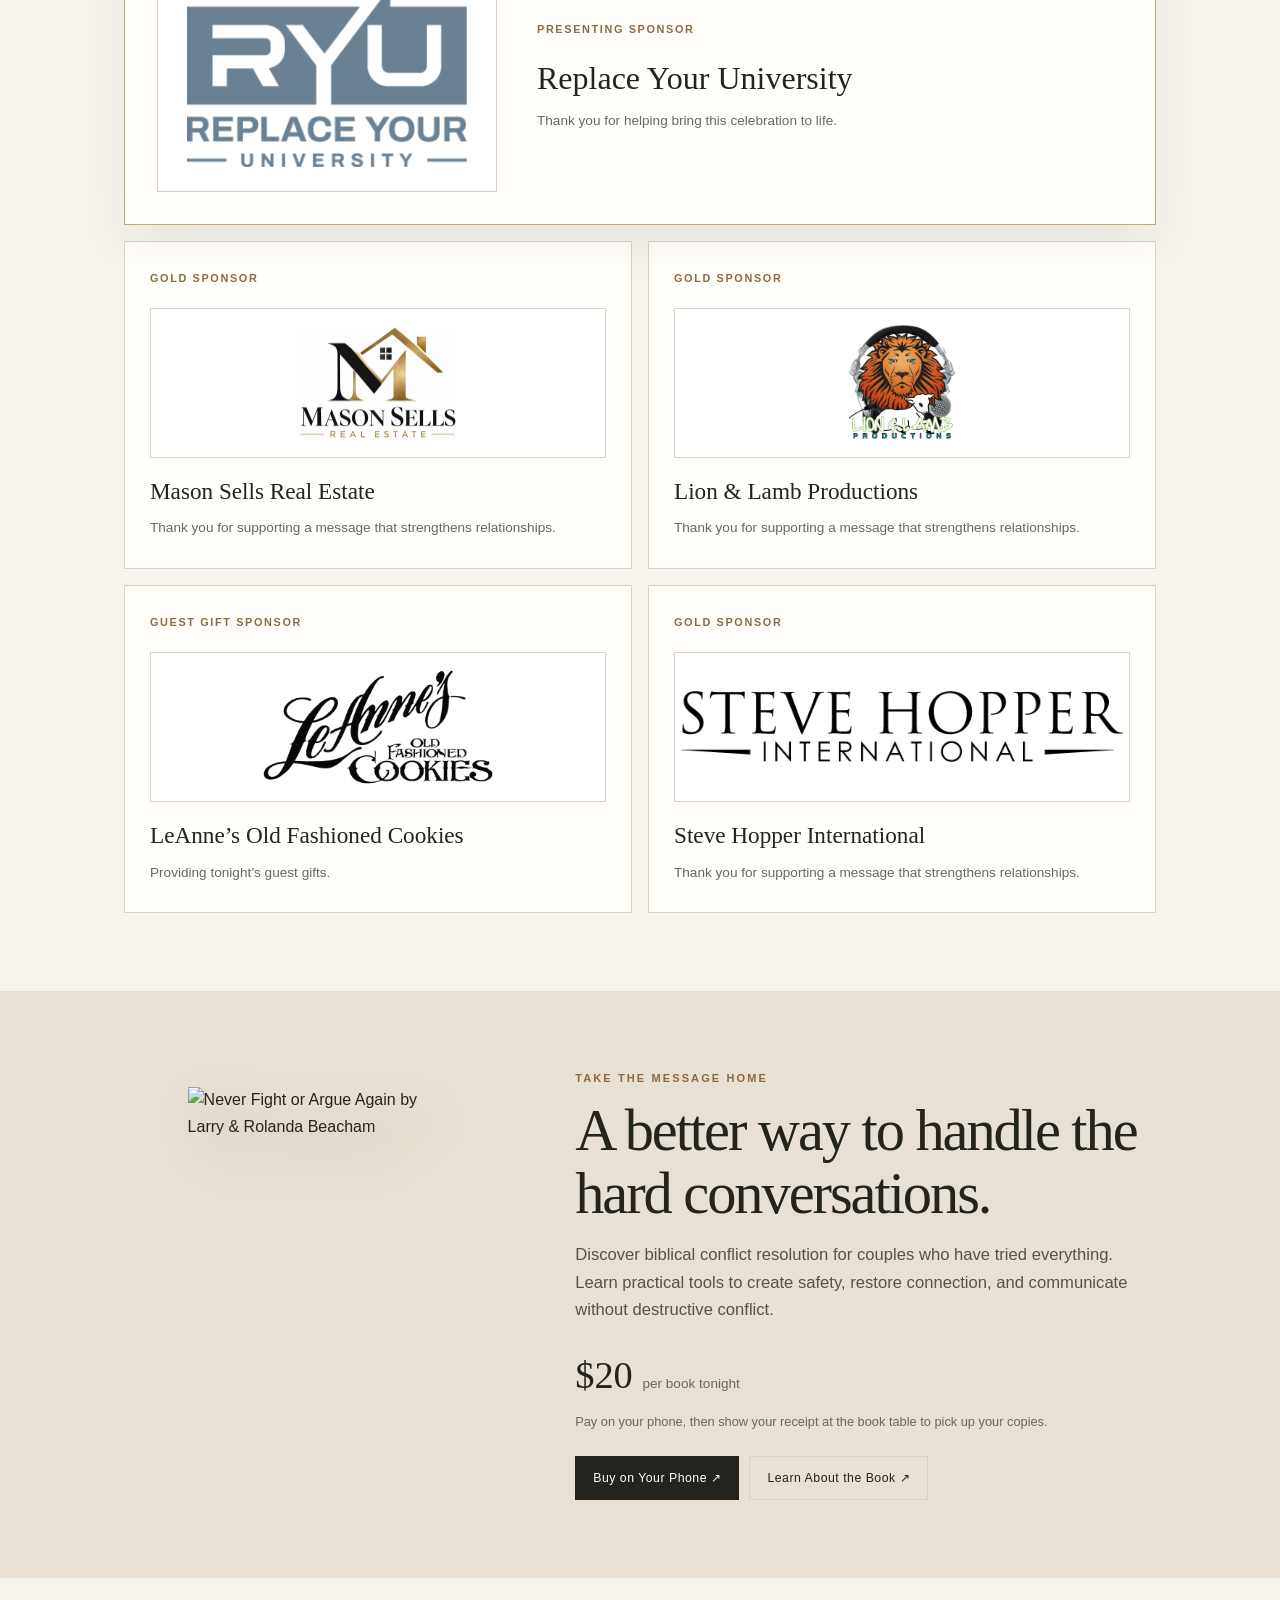
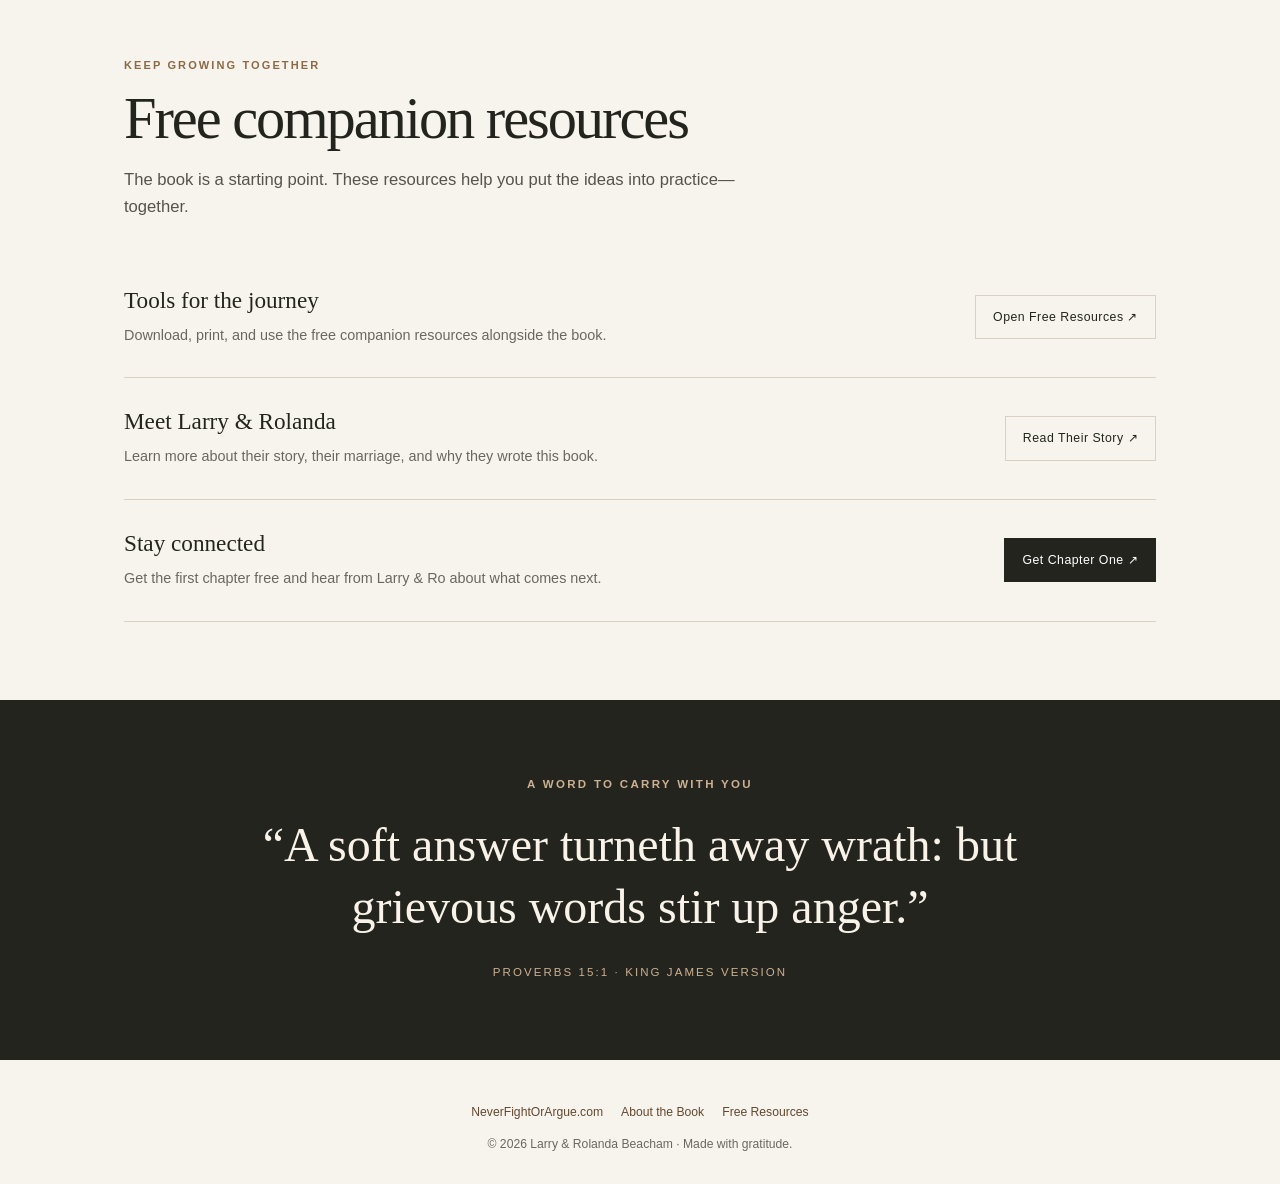
==== commit 5a624b1f: "Preview: add Steve Hopper International" ====
--- a/program-preview/index.html
+++ b/program-preview/index.html
@@ -172,6 +172,7 @@
   .sponsor-grid .sponsor-card:not(.sponsor-featured){min-height:0}
   .sponsor-grid .sponsor-card:not(.sponsor-featured):last-child:nth-child(even){grid-column:1/-1;justify-self:center;width:calc(50% - 8px)}
   @media(max-width:760px){.sponsor-grid{gap:10px}.sponsor-grid .sponsor-card:not(.sponsor-featured){padding:14px 12px}.sponsor-grid .sponsor-card:not(.sponsor-featured) .sponsor-logo{height:110px;padding:8px;margin-bottom:12px}.sponsor-grid .sponsor-card:not(.sponsor-featured) .sponsor-type{font-size:.62rem;letter-spacing:.1em;margin-bottom:10px}.sponsor-grid .sponsor-card:not(.sponsor-featured) h3{font-size:1.05rem;margin-bottom:6px}.sponsor-grid .sponsor-card:not(.sponsor-featured) p{font-size:.74rem}.sponsor-grid .sponsor-card:not(.sponsor-featured):last-child:nth-child(even){width:calc(50% - 5px)}}
+  .sponsor-logo-wide{padding-left:6px;padding-right:6px}.sponsor-logo-wide img{width:100%}
 </style>
 </head>
 <body>
@@ -291,6 +292,12 @@
           <h3>LeAnne’s Old Fashioned Cookies</h3>
           <p>Providing tonight’s guest gifts.</p>
         </article>
+        <article class="sponsor-card">
+          <div class="sponsor-type">Gold Sponsor</div>
+          <div class="sponsor-logo sponsor-logo-wide"><img src="../assets/program/sponsors/steve-hopper-international.webp" alt="Steve Hopper International" width="535" height="86" loading="lazy"></div>
+          <h3>Steve Hopper International</h3>
+          <p>Thank you for supporting a message that strengthens relationships.</p>
+        </article>
       </div>
     </div>
   </section>
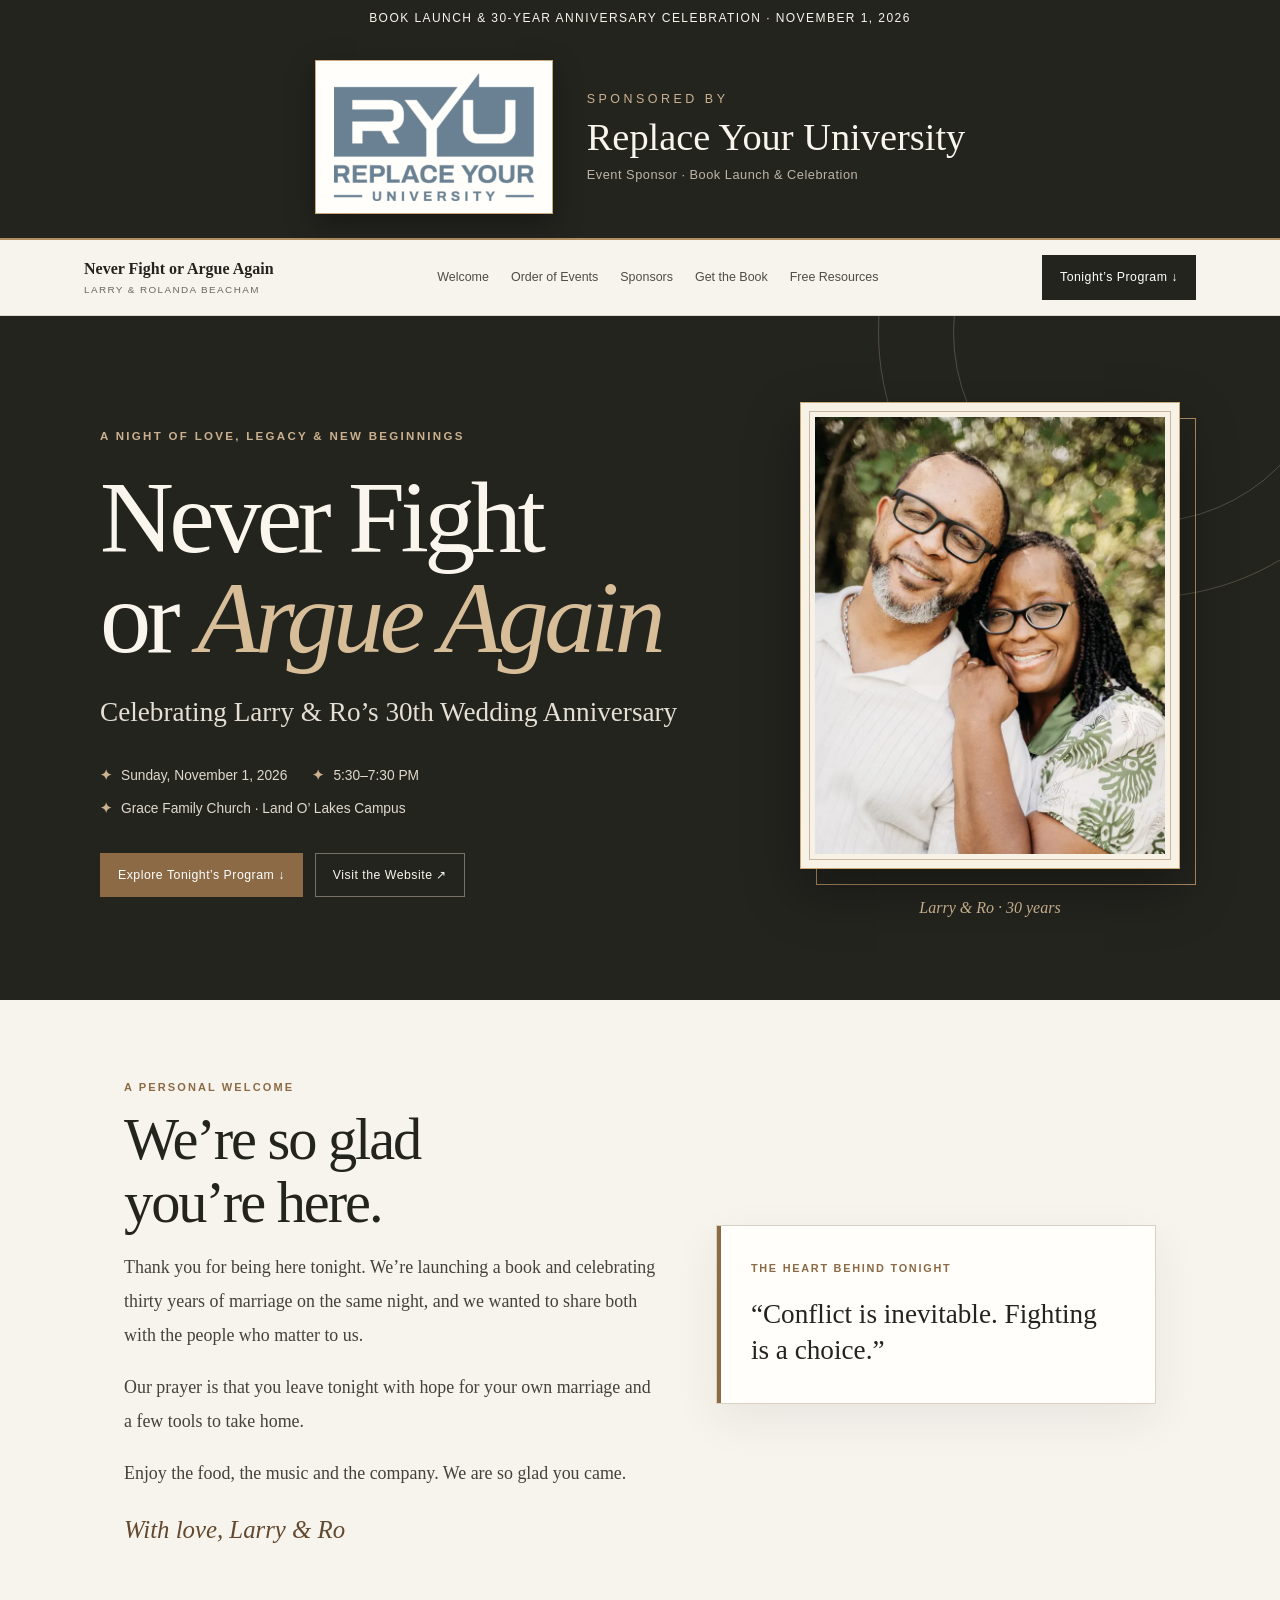
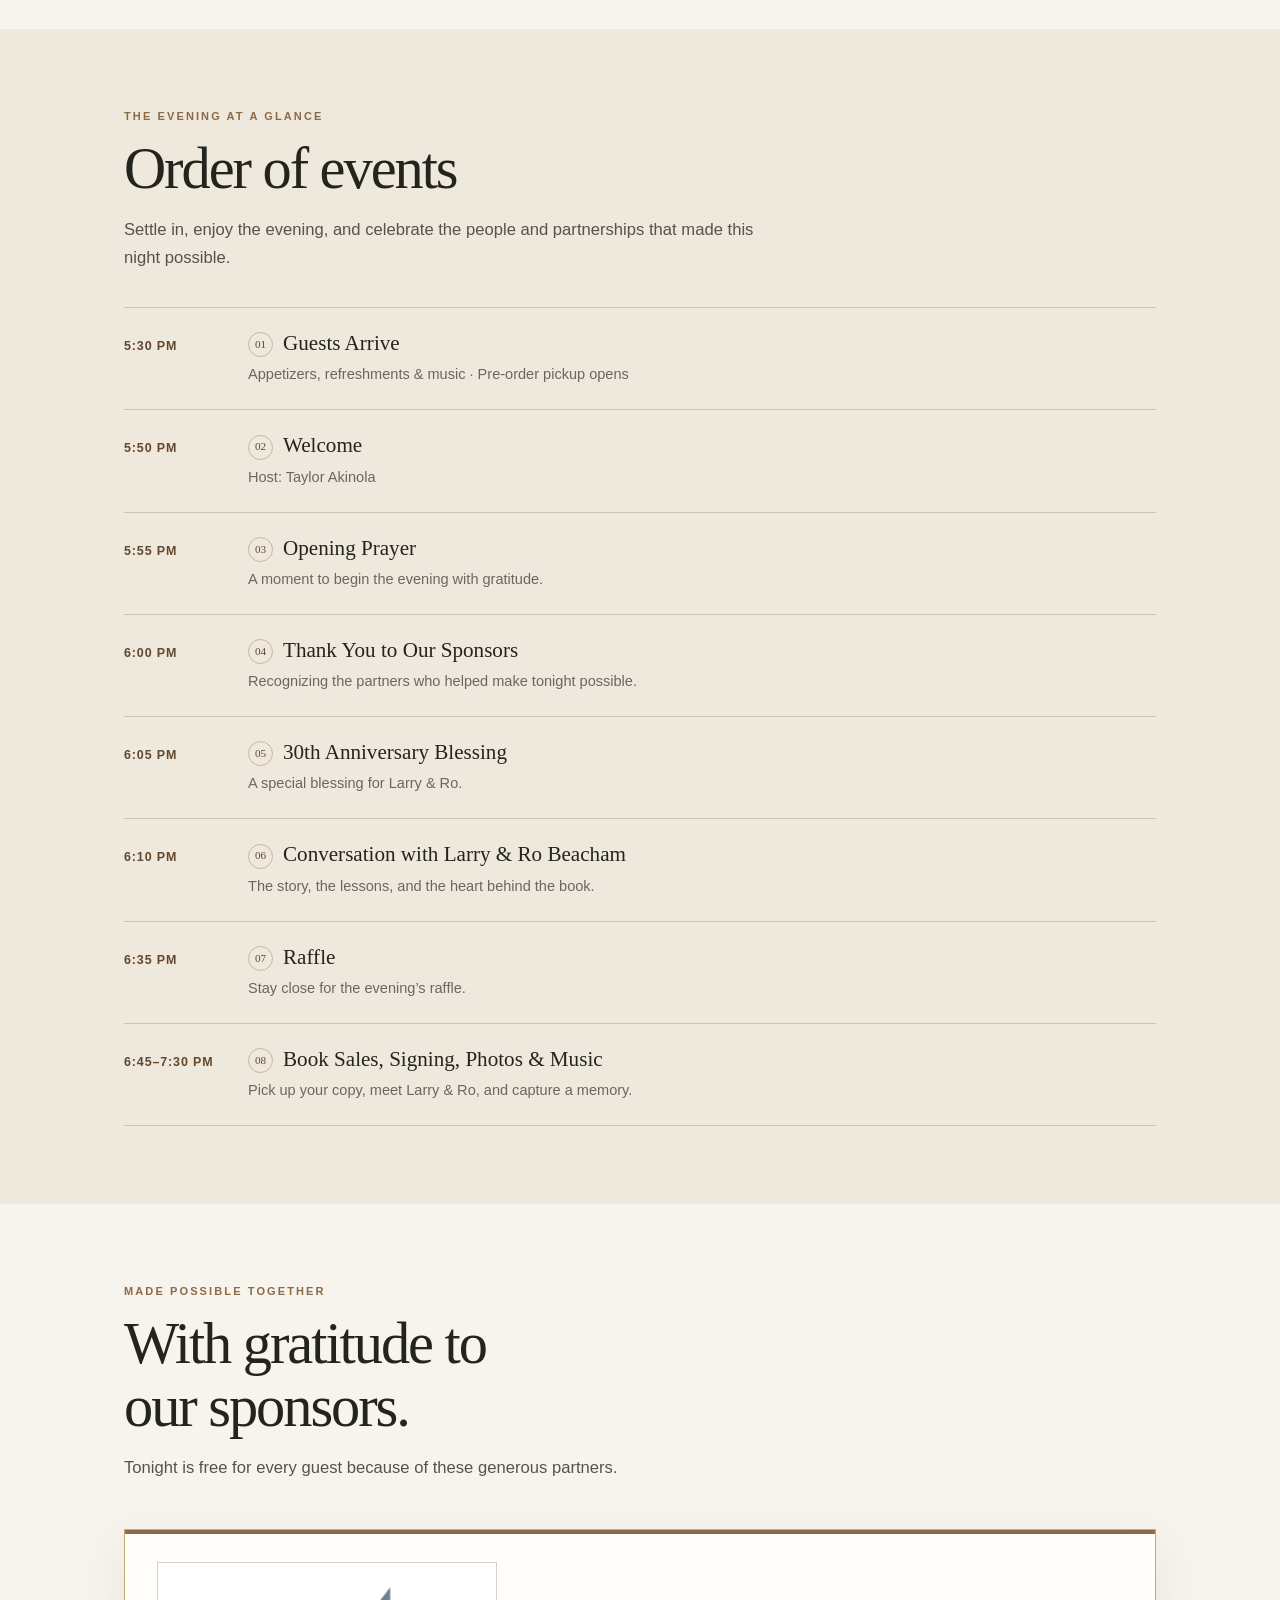
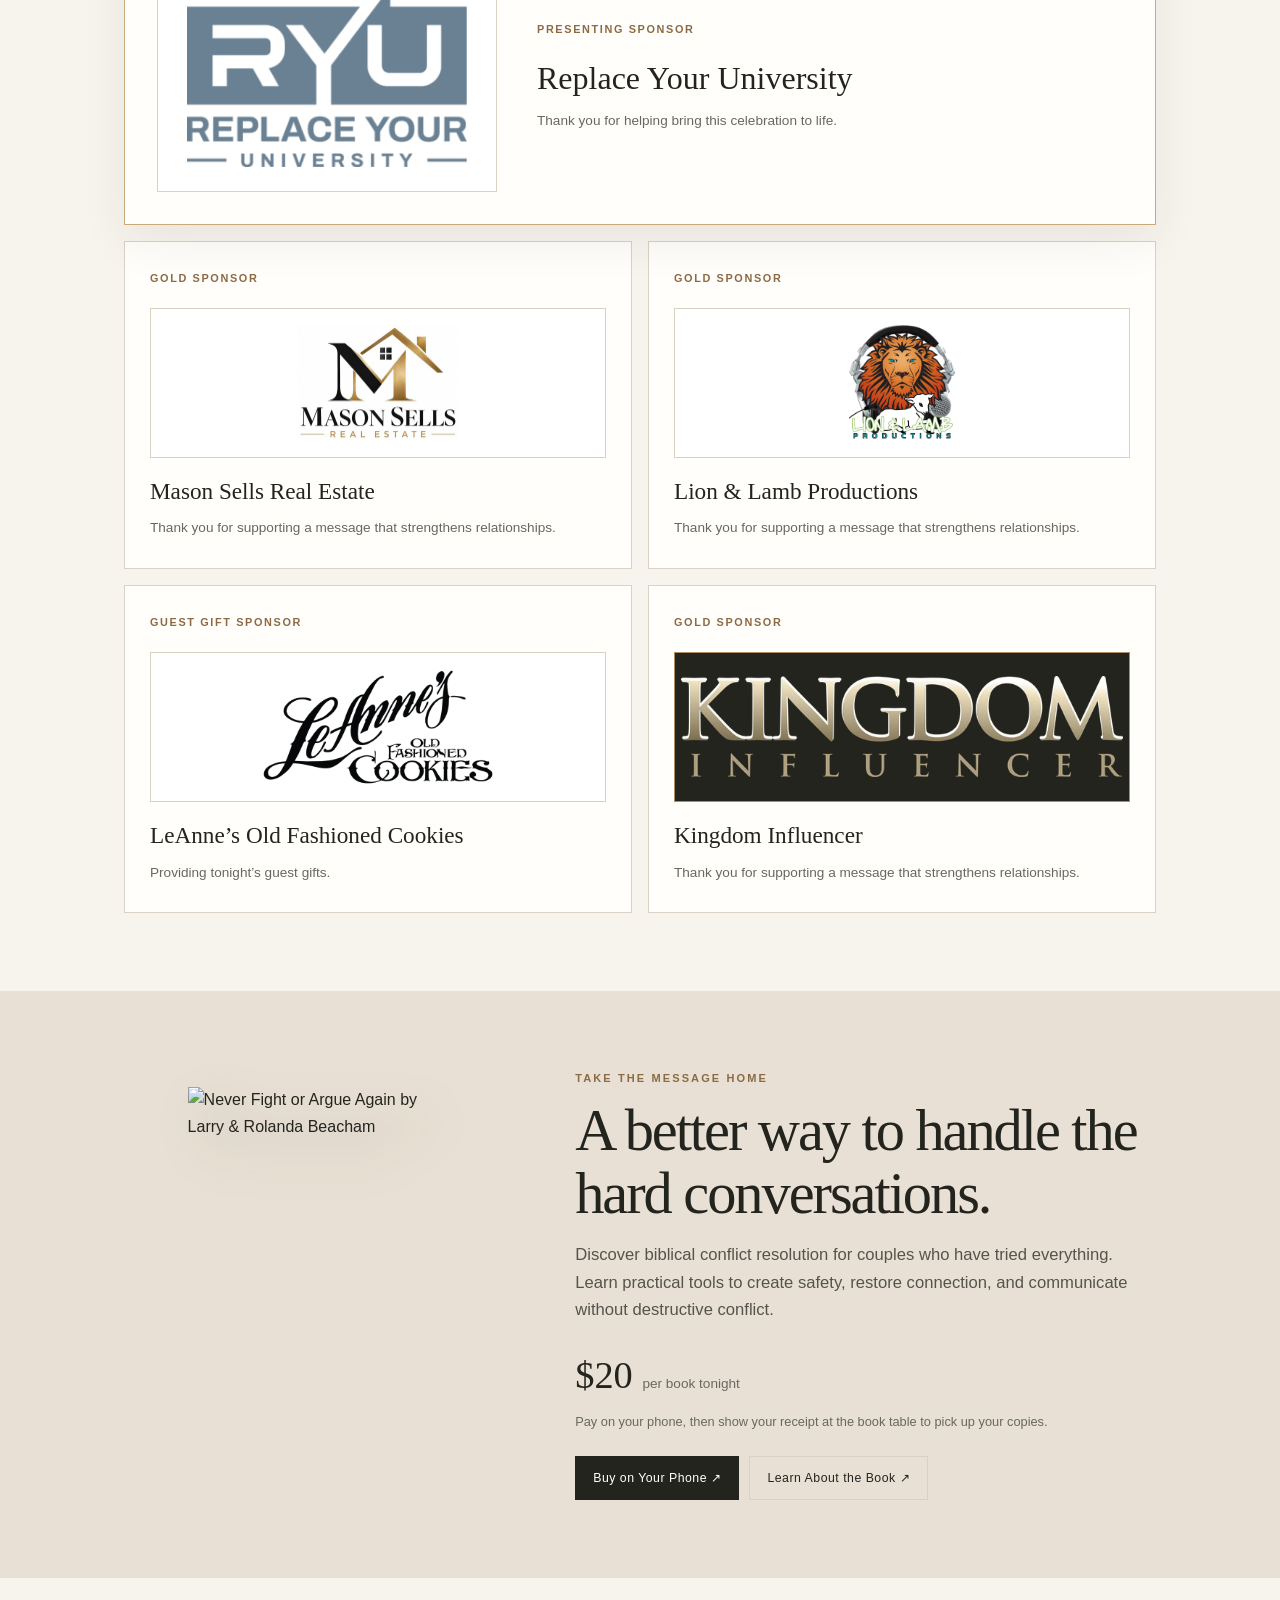
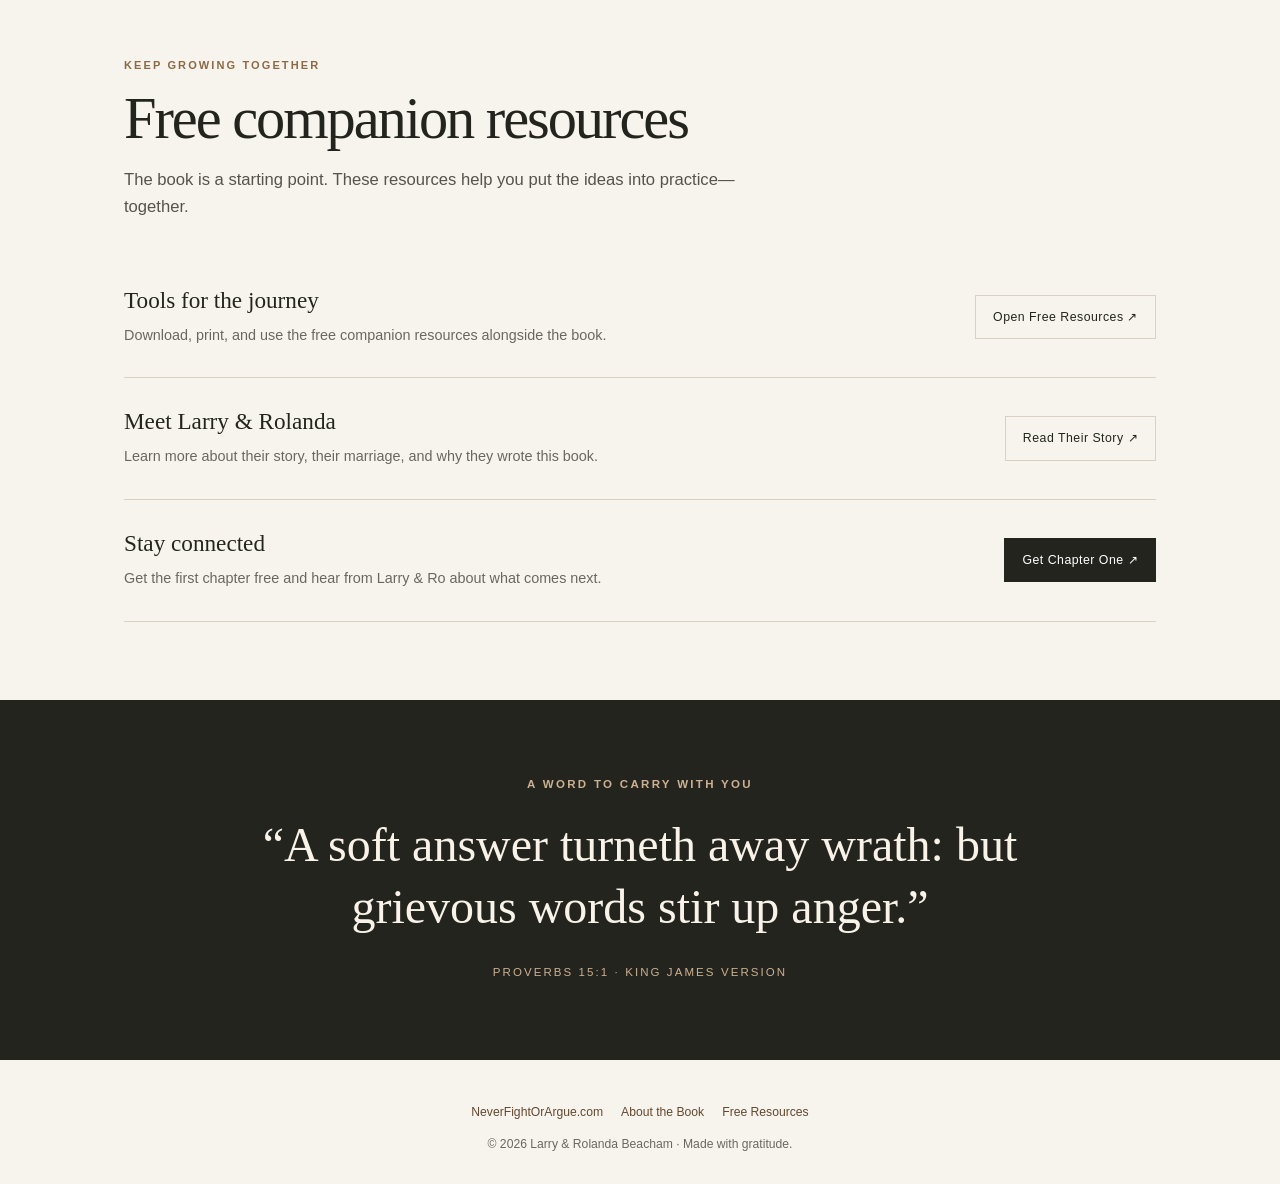
==== commit b779039c: "Preview: Kingdom Influencer replaces Steve Hopper" ====
--- a/program-preview/index.html
+++ b/program-preview/index.html
@@ -173,6 +173,7 @@
   .sponsor-grid .sponsor-card:not(.sponsor-featured):last-child:nth-child(even){grid-column:1/-1;justify-self:center;width:calc(50% - 8px)}
   @media(max-width:760px){.sponsor-grid{gap:10px}.sponsor-grid .sponsor-card:not(.sponsor-featured){padding:14px 12px}.sponsor-grid .sponsor-card:not(.sponsor-featured) .sponsor-logo{height:110px;padding:8px;margin-bottom:12px}.sponsor-grid .sponsor-card:not(.sponsor-featured) .sponsor-type{font-size:.62rem;letter-spacing:.1em;margin-bottom:10px}.sponsor-grid .sponsor-card:not(.sponsor-featured) h3{font-size:1.05rem;margin-bottom:6px}.sponsor-grid .sponsor-card:not(.sponsor-featured) p{font-size:.74rem}.sponsor-grid .sponsor-card:not(.sponsor-featured):last-child:nth-child(even){width:calc(50% - 5px)}}
   .sponsor-logo-wide{padding-left:6px;padding-right:6px}.sponsor-logo-wide img{width:100%}
+  .sponsor-logo-dark{background:var(--ink);border-color:#b08d62}
 </style>
 </head>
 <body>
@@ -294,8 +295,8 @@
         </article>
         <article class="sponsor-card">
           <div class="sponsor-type">Gold Sponsor</div>
-          <div class="sponsor-logo sponsor-logo-wide"><img src="../assets/program/sponsors/steve-hopper-international.webp" alt="Steve Hopper International" width="535" height="86" loading="lazy"></div>
-          <h3>Steve Hopper International</h3>
+          <div class="sponsor-logo sponsor-logo-wide sponsor-logo-dark"><img src="../assets/program/sponsors/kingdom-influencer.webp" alt="Kingdom Influencer" width="600" height="137" loading="lazy"></div>
+          <h3>Kingdom Influencer</h3>
           <p>Thank you for supporting a message that strengthens relationships.</p>
         </article>
       </div>
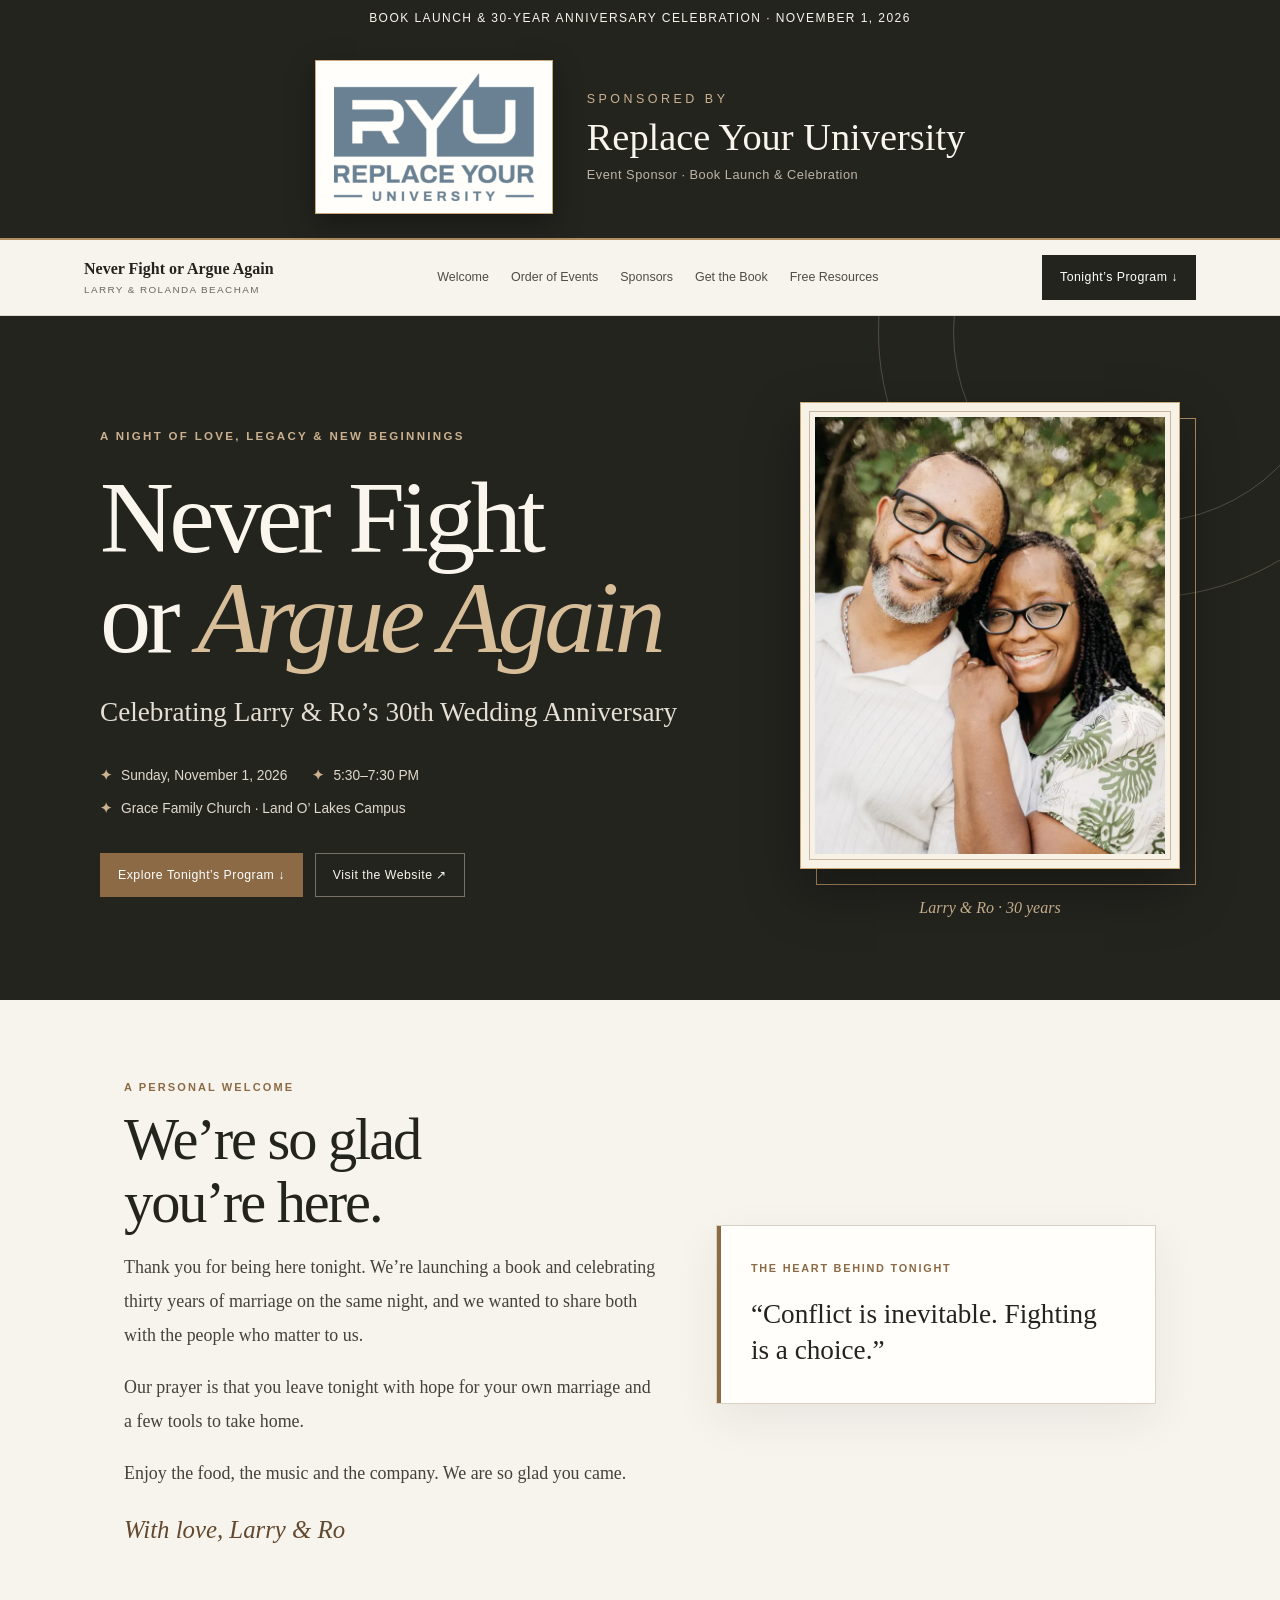
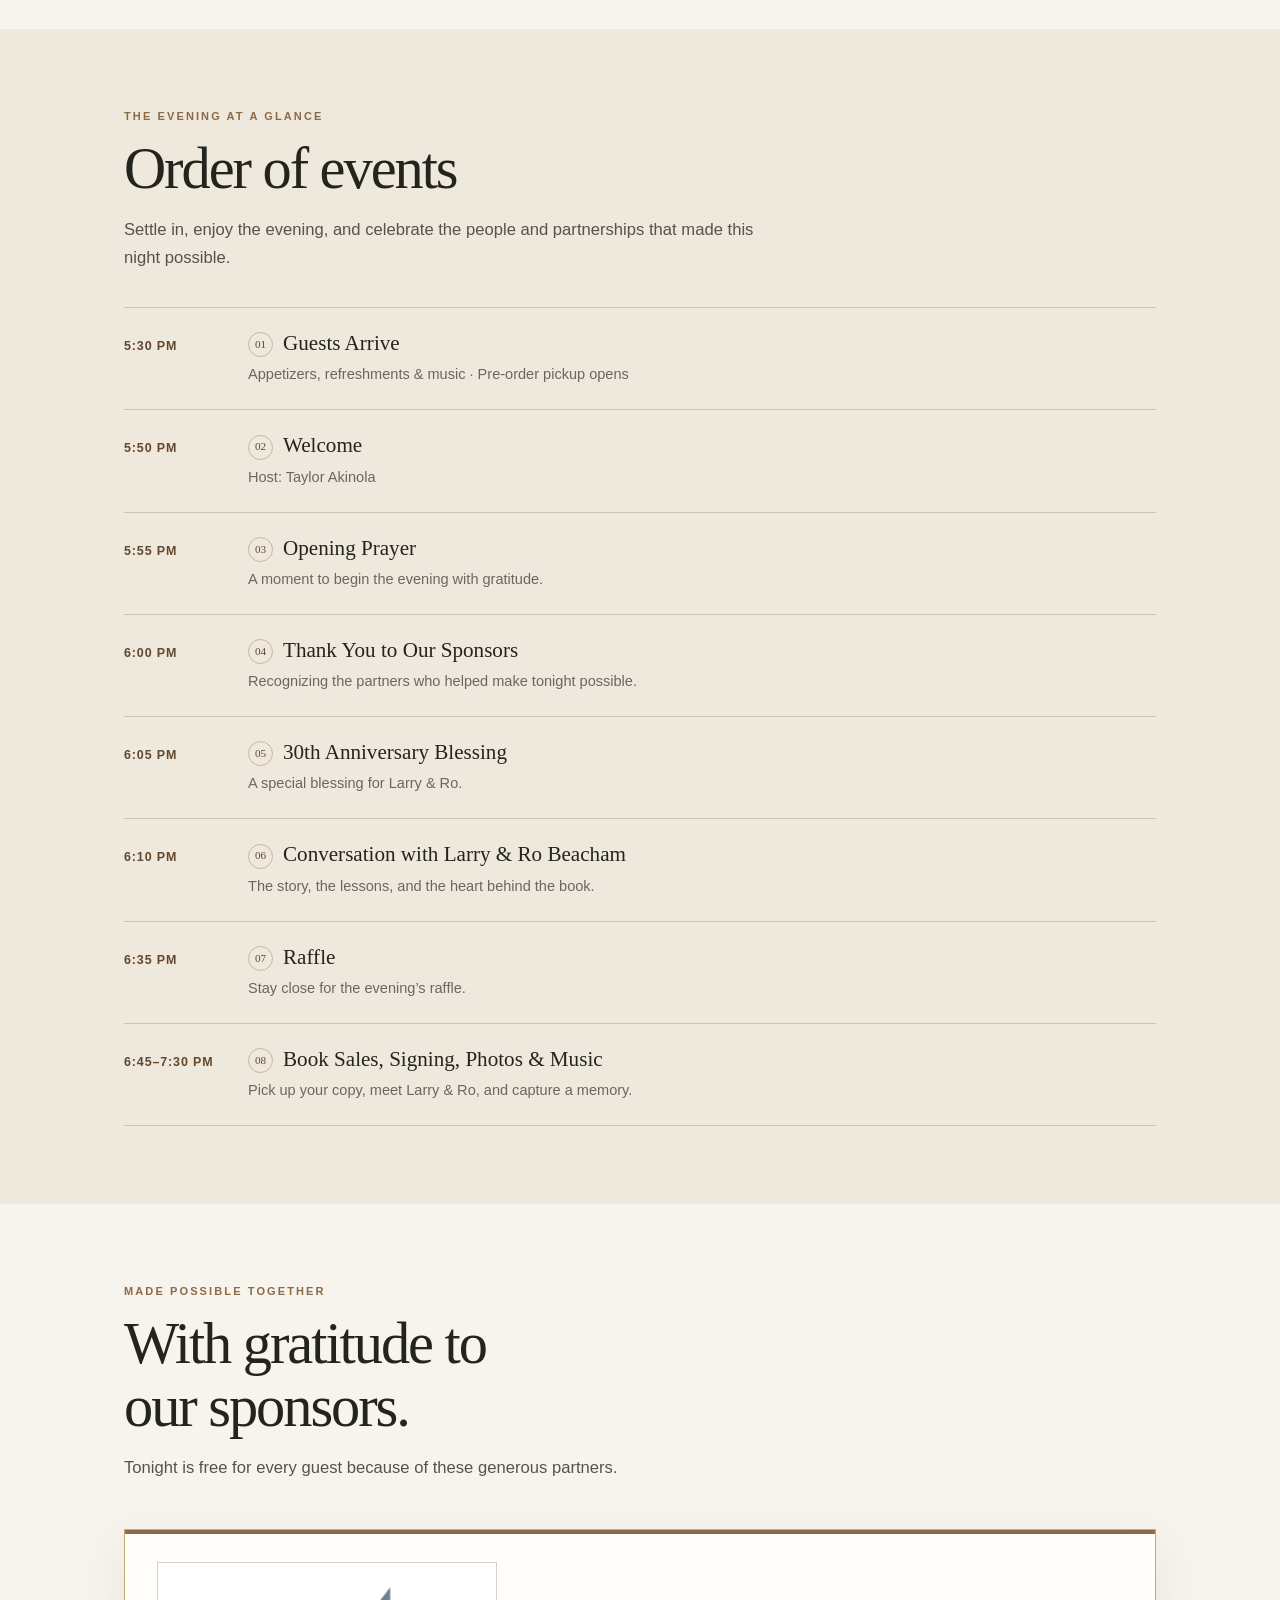
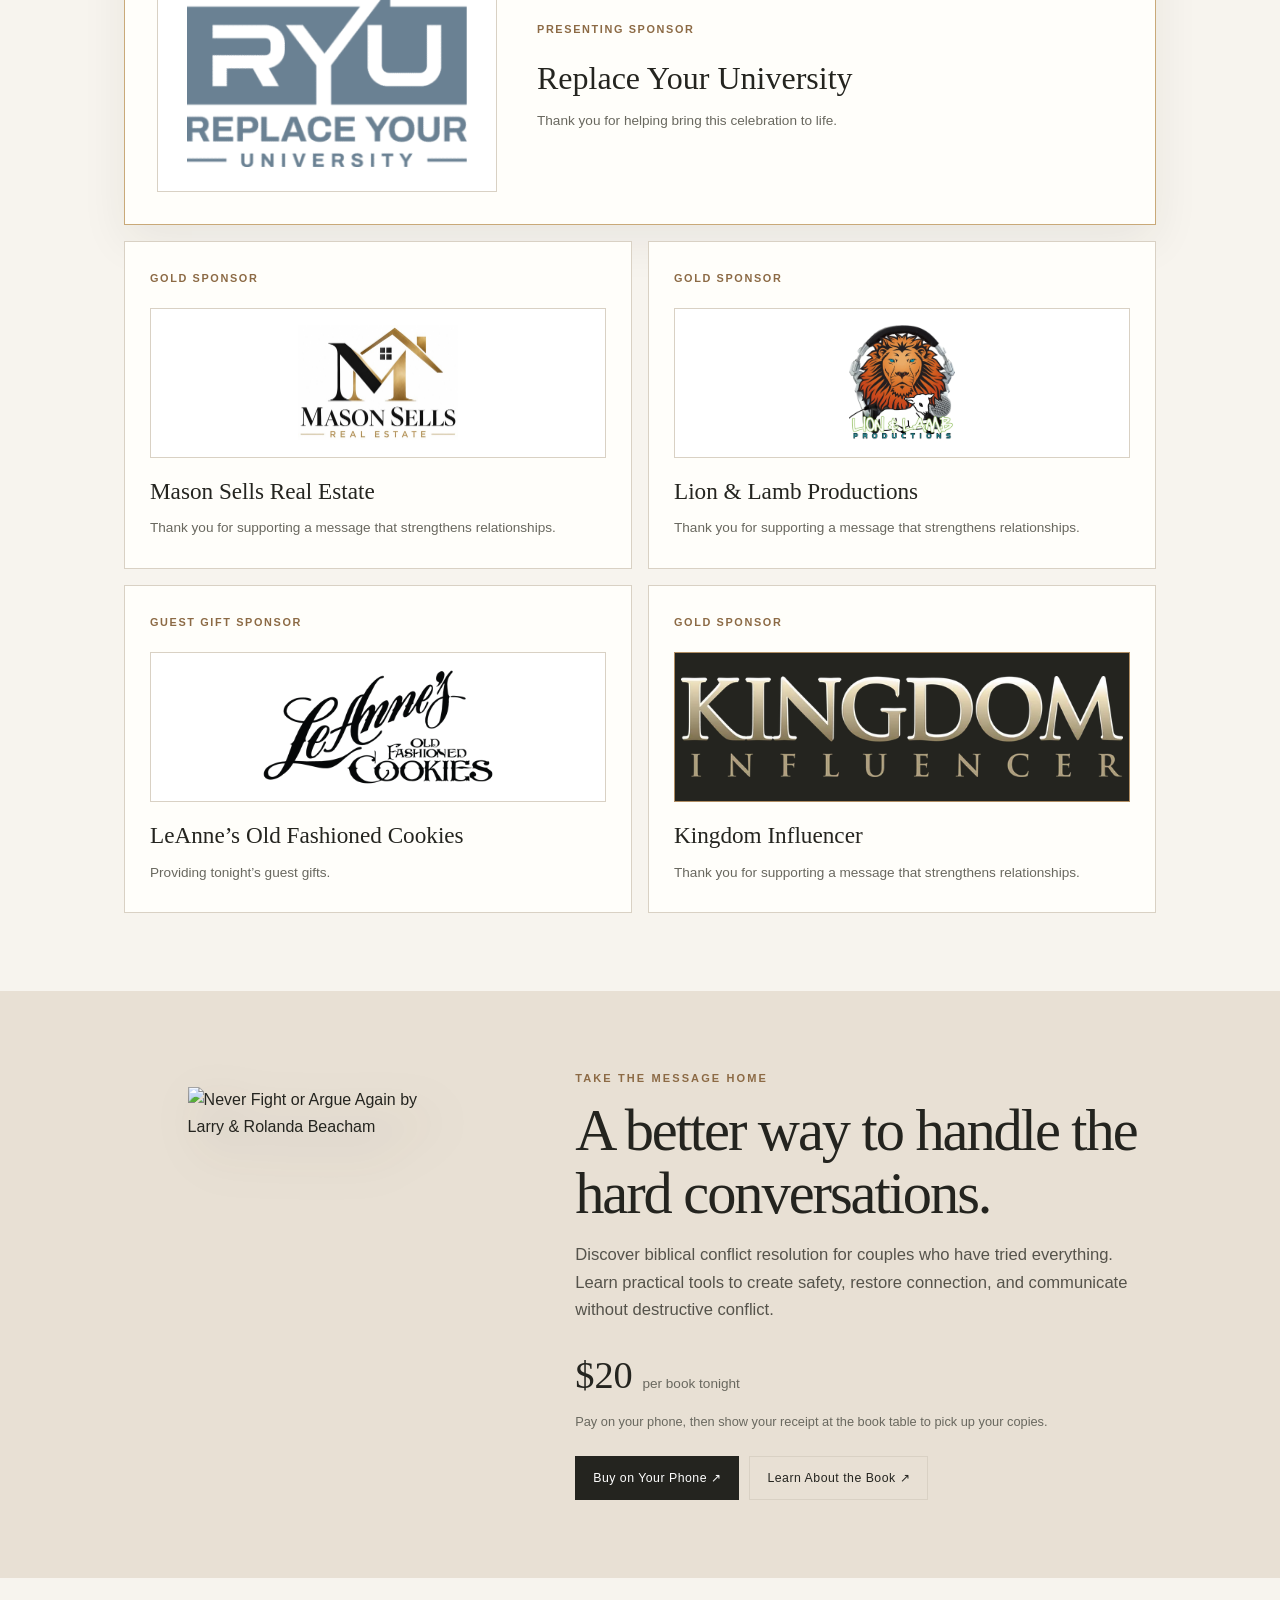
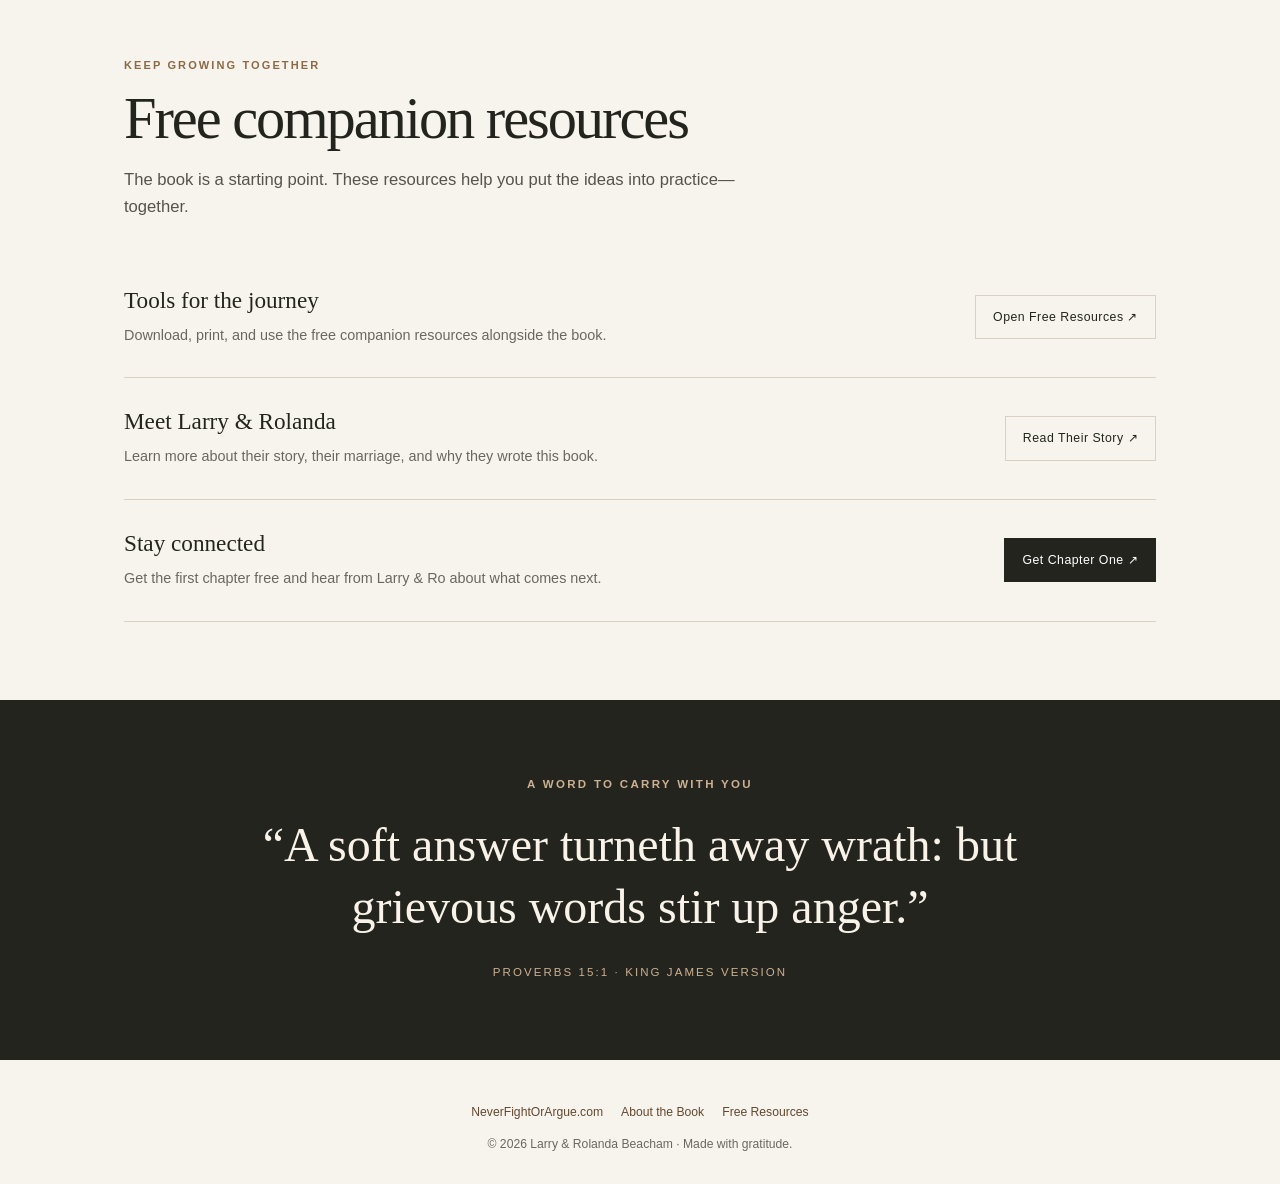
==== commit a723bf69: "Preview: sponsor links" ====
--- a/program-preview/index.html
+++ b/program-preview/index.html
@@ -174,13 +174,17 @@
   @media(max-width:760px){.sponsor-grid{gap:10px}.sponsor-grid .sponsor-card:not(.sponsor-featured){padding:14px 12px}.sponsor-grid .sponsor-card:not(.sponsor-featured) .sponsor-logo{height:110px;padding:8px;margin-bottom:12px}.sponsor-grid .sponsor-card:not(.sponsor-featured) .sponsor-type{font-size:.62rem;letter-spacing:.1em;margin-bottom:10px}.sponsor-grid .sponsor-card:not(.sponsor-featured) h3{font-size:1.05rem;margin-bottom:6px}.sponsor-grid .sponsor-card:not(.sponsor-featured) p{font-size:.74rem}.sponsor-grid .sponsor-card:not(.sponsor-featured):last-child:nth-child(even){width:calc(50% - 5px)}}
   .sponsor-logo-wide{padding-left:6px;padding-right:6px}.sponsor-logo-wide img{width:100%}
   .sponsor-logo-dark{background:var(--ink);border-color:#b08d62}
+  .sponsor-link,.sponsor-link:hover,.sponsor-link:visited{color:inherit;text-decoration:none;border:0}
+  .sponsor-logo .sponsor-link,.sb-logo .sponsor-link{display:flex;align-items:center;justify-content:center;width:100%;height:100%}
+  .sponsor-card{position:relative}.sponsor-card .sponsor-link:after{content:"";position:absolute;inset:0;z-index:1}
+  .sponsor-link:focus-visible{outline:2px solid var(--accent);outline-offset:3px}
 </style>
 </head>
 <body>
 <div class="announcement">Book Launch &amp; 30-Year Anniversary Celebration · November 1, 2026</div>
 <aside class="sponsor-band" aria-label="Event sponsor">
   <div class="sponsor-band-inner">
-    <div class="sb-logo"><img src="../assets/program/sponsors/replace-your-university.png" alt="Replace Your University logo" width="300" height="193" fetchpriority="high"></div>
+    <div class="sb-logo"><a class="sponsor-link" href="https://replaceyouruniversity.com" target="_blank" rel="noopener" aria-label="Visit Replace Your University website"><img src="../assets/program/sponsors/replace-your-university.png" alt="Replace Your University logo" width="300" height="193" fetchpriority="high"></a></div>
     <div class="sb-text"><div class="sb-label">Sponsored by</div><div class="sb-name">Replace Your University</div><div class="sb-sub">Event Sponsor · Book Launch &amp; Celebration</div></div>
   </div>
 </aside>
@@ -268,7 +272,7 @@
       </div>
       <div class="sponsor-grid">
         <article class="sponsor-card sponsor-featured">
-          <div class="sponsor-logo sponsor-logo-lg"><img src="../assets/program/sponsors/replace-your-university.png" alt="Replace Your University" width="300" height="193" loading="lazy"></div>
+          <div class="sponsor-logo sponsor-logo-lg"><a class="sponsor-link" href="https://replaceyouruniversity.com" target="_blank" rel="noopener" aria-label="Visit Replace Your University website"><img src="../assets/program/sponsors/replace-your-university.png" alt="Replace Your University" width="300" height="193" loading="lazy"></a></div>
           <div class="sponsor-featured-copy">
             <div class="sponsor-type">Presenting Sponsor</div>
             <h3>Replace Your University</h3>
@@ -277,25 +281,25 @@
         </article>
         <article class="sponsor-card">
           <div class="sponsor-type">Gold Sponsor</div>
-          <div class="sponsor-logo"><img src="../assets/program/sponsors/mason-sells-real-estate.jpg" alt="Mason Sells Real Estate" width="640" height="462" loading="lazy"></div>
+          <div class="sponsor-logo"><a class="sponsor-link" href="https://www.homes.com/real-estate-agents/steven-mason/r54jx82/" target="_blank" rel="noopener" aria-label="Visit Mason Sells Real Estate website"><img src="../assets/program/sponsors/mason-sells-real-estate.jpg" alt="Mason Sells Real Estate" width="640" height="462" loading="lazy"></a></div>
           <h3>Mason Sells Real Estate</h3>
           <p>Thank you for supporting a message that strengthens relationships.</p>
         </article>
         <article class="sponsor-card">
           <div class="sponsor-type">Gold Sponsor</div>
-          <div class="sponsor-logo"><img src="../assets/program/sponsors/lion-and-lamb-productions.webp" alt="Lion &amp; Lamb Productions" width="551" height="600" loading="lazy"></div>
+          <div class="sponsor-logo"><a class="sponsor-link" href="https://bestchristiandj.com/" target="_blank" rel="noopener" aria-label="Visit Lion &amp; Lamb Productions website"><img src="../assets/program/sponsors/lion-and-lamb-productions.webp" alt="Lion &amp; Lamb Productions" width="551" height="600" loading="lazy"></a></div>
           <h3>Lion &amp; Lamb Productions</h3>
           <p>Thank you for supporting a message that strengthens relationships.</p>
         </article>
         <article class="sponsor-card">
           <div class="sponsor-type">Guest Gift Sponsor</div>
-          <div class="sponsor-logo"><img src="../assets/program/sponsors/leannes-cookies.png" alt="LeAnne’s Old Fashioned Cookies" width="640" height="320" loading="lazy"></div>
+          <div class="sponsor-logo"><a class="sponsor-link" href="https://leannescookies.com/" target="_blank" rel="noopener" aria-label="Visit LeAnne’s Old Fashioned Cookies website"><img src="../assets/program/sponsors/leannes-cookies.png" alt="LeAnne’s Old Fashioned Cookies" width="640" height="320" loading="lazy"></a></div>
           <h3>LeAnne’s Old Fashioned Cookies</h3>
           <p>Providing tonight’s guest gifts.</p>
         </article>
         <article class="sponsor-card">
           <div class="sponsor-type">Gold Sponsor</div>
-          <div class="sponsor-logo sponsor-logo-wide sponsor-logo-dark"><img src="../assets/program/sponsors/kingdom-influencer.webp" alt="Kingdom Influencer" width="600" height="137" loading="lazy"></div>
+          <div class="sponsor-logo sponsor-logo-wide sponsor-logo-dark"><a class="sponsor-link" href="https://kingdom-influencer.com/" target="_blank" rel="noopener" aria-label="Visit Kingdom Influencer website"><img src="../assets/program/sponsors/kingdom-influencer.webp" alt="Kingdom Influencer" width="600" height="137" loading="lazy"></a></div>
           <h3>Kingdom Influencer</h3>
           <p>Thank you for supporting a message that strengthens relationships.</p>
         </article>
